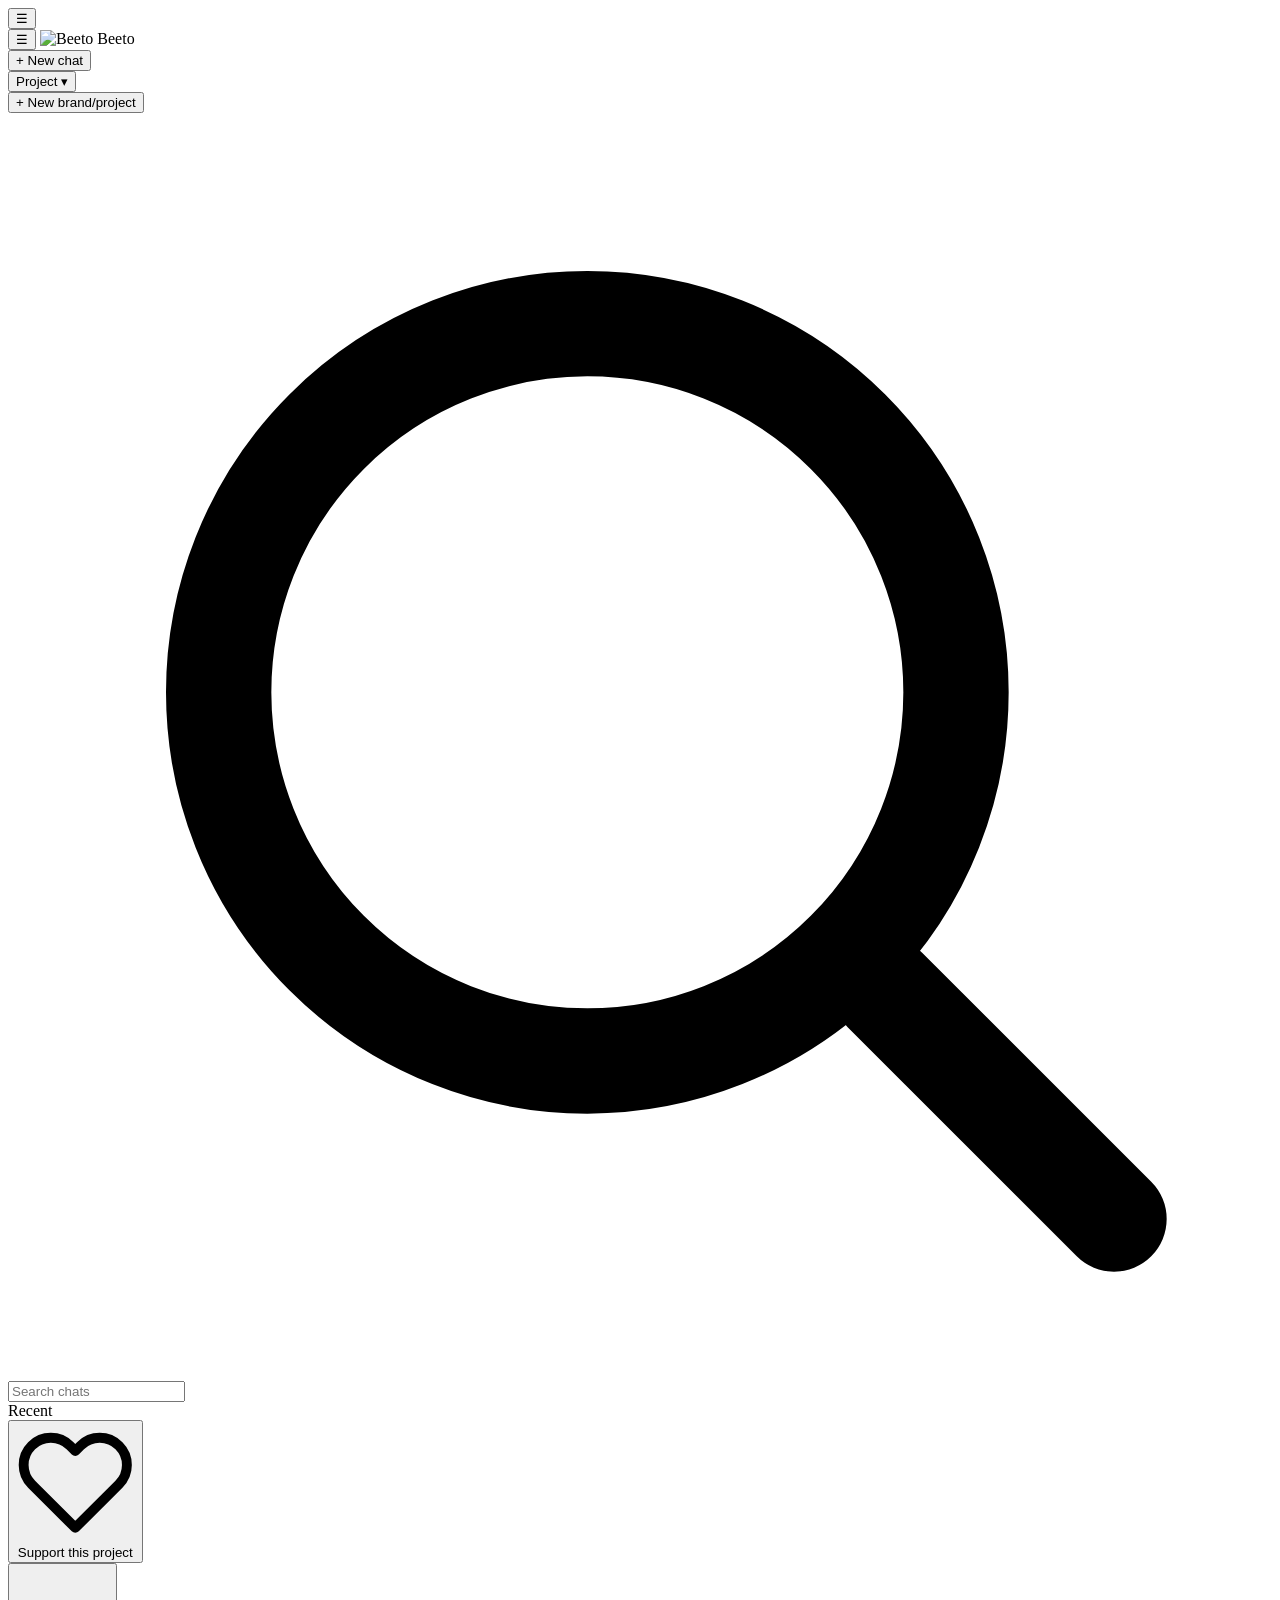
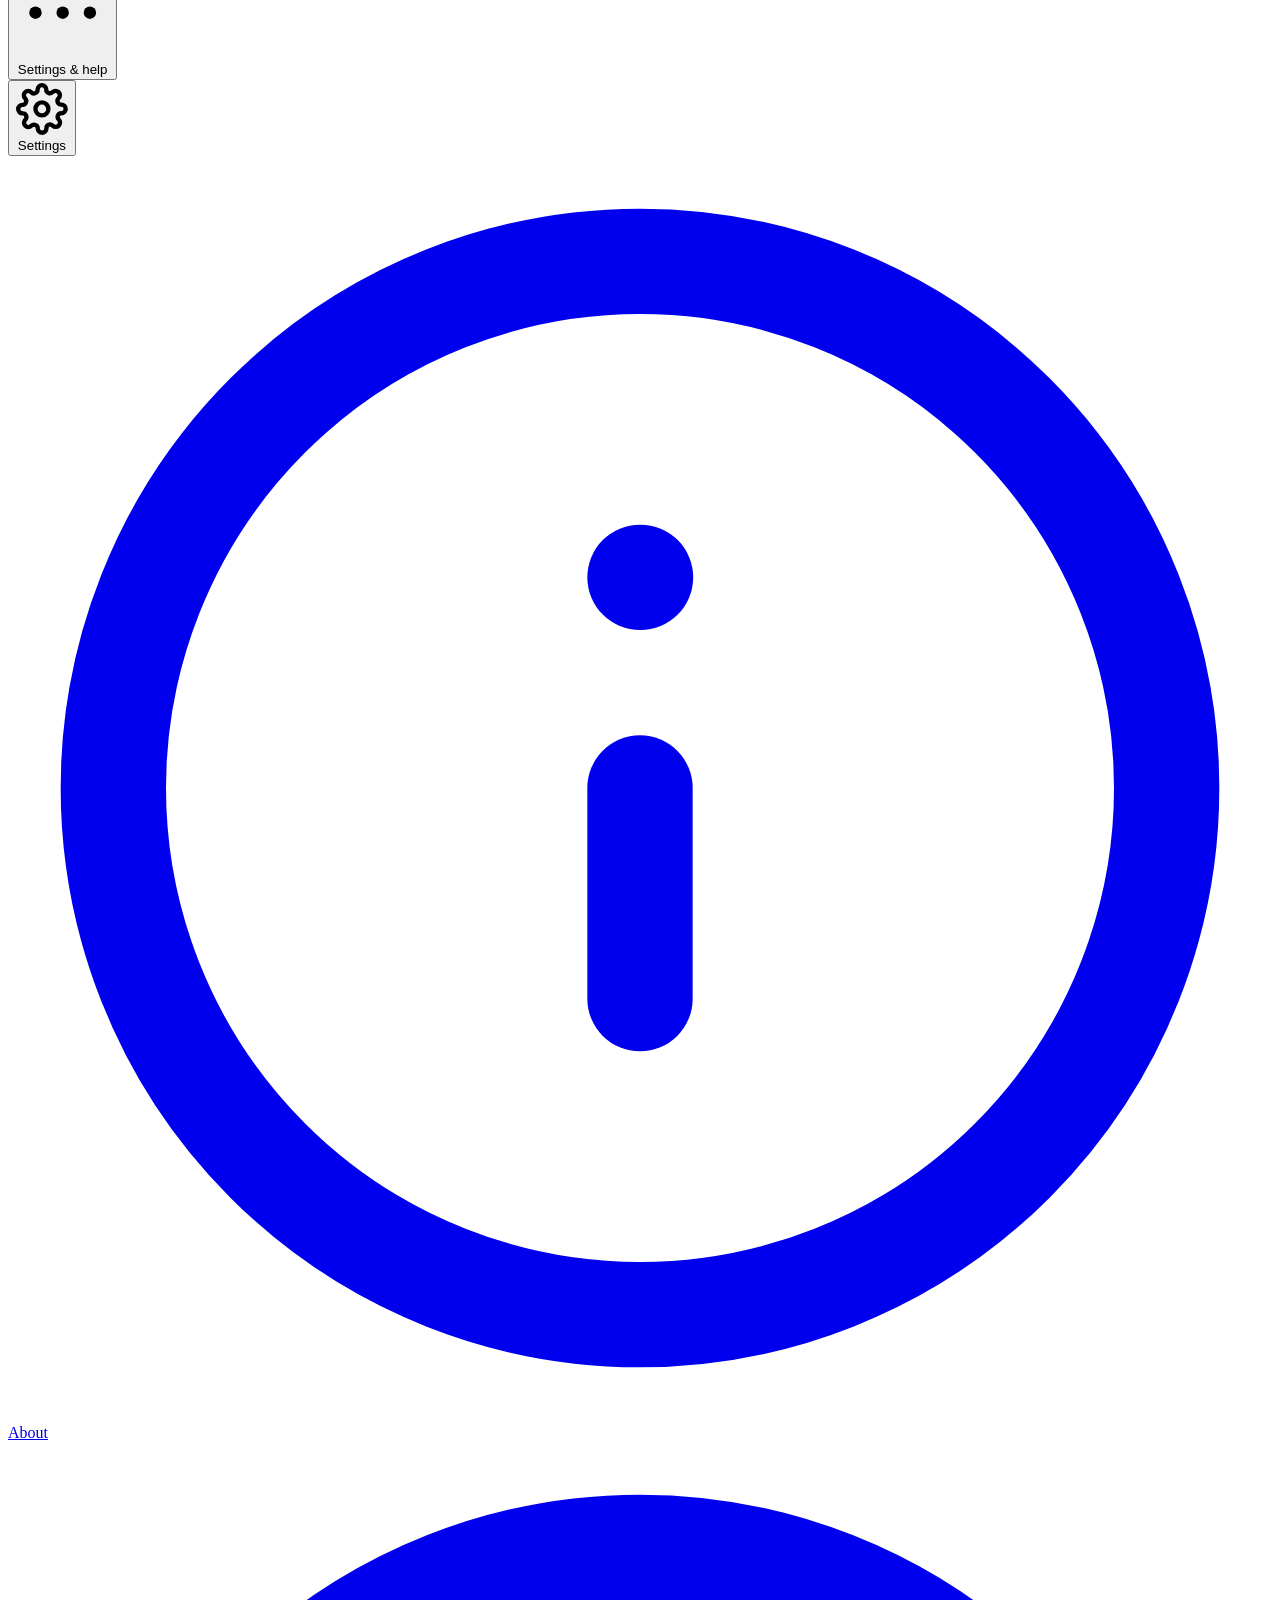
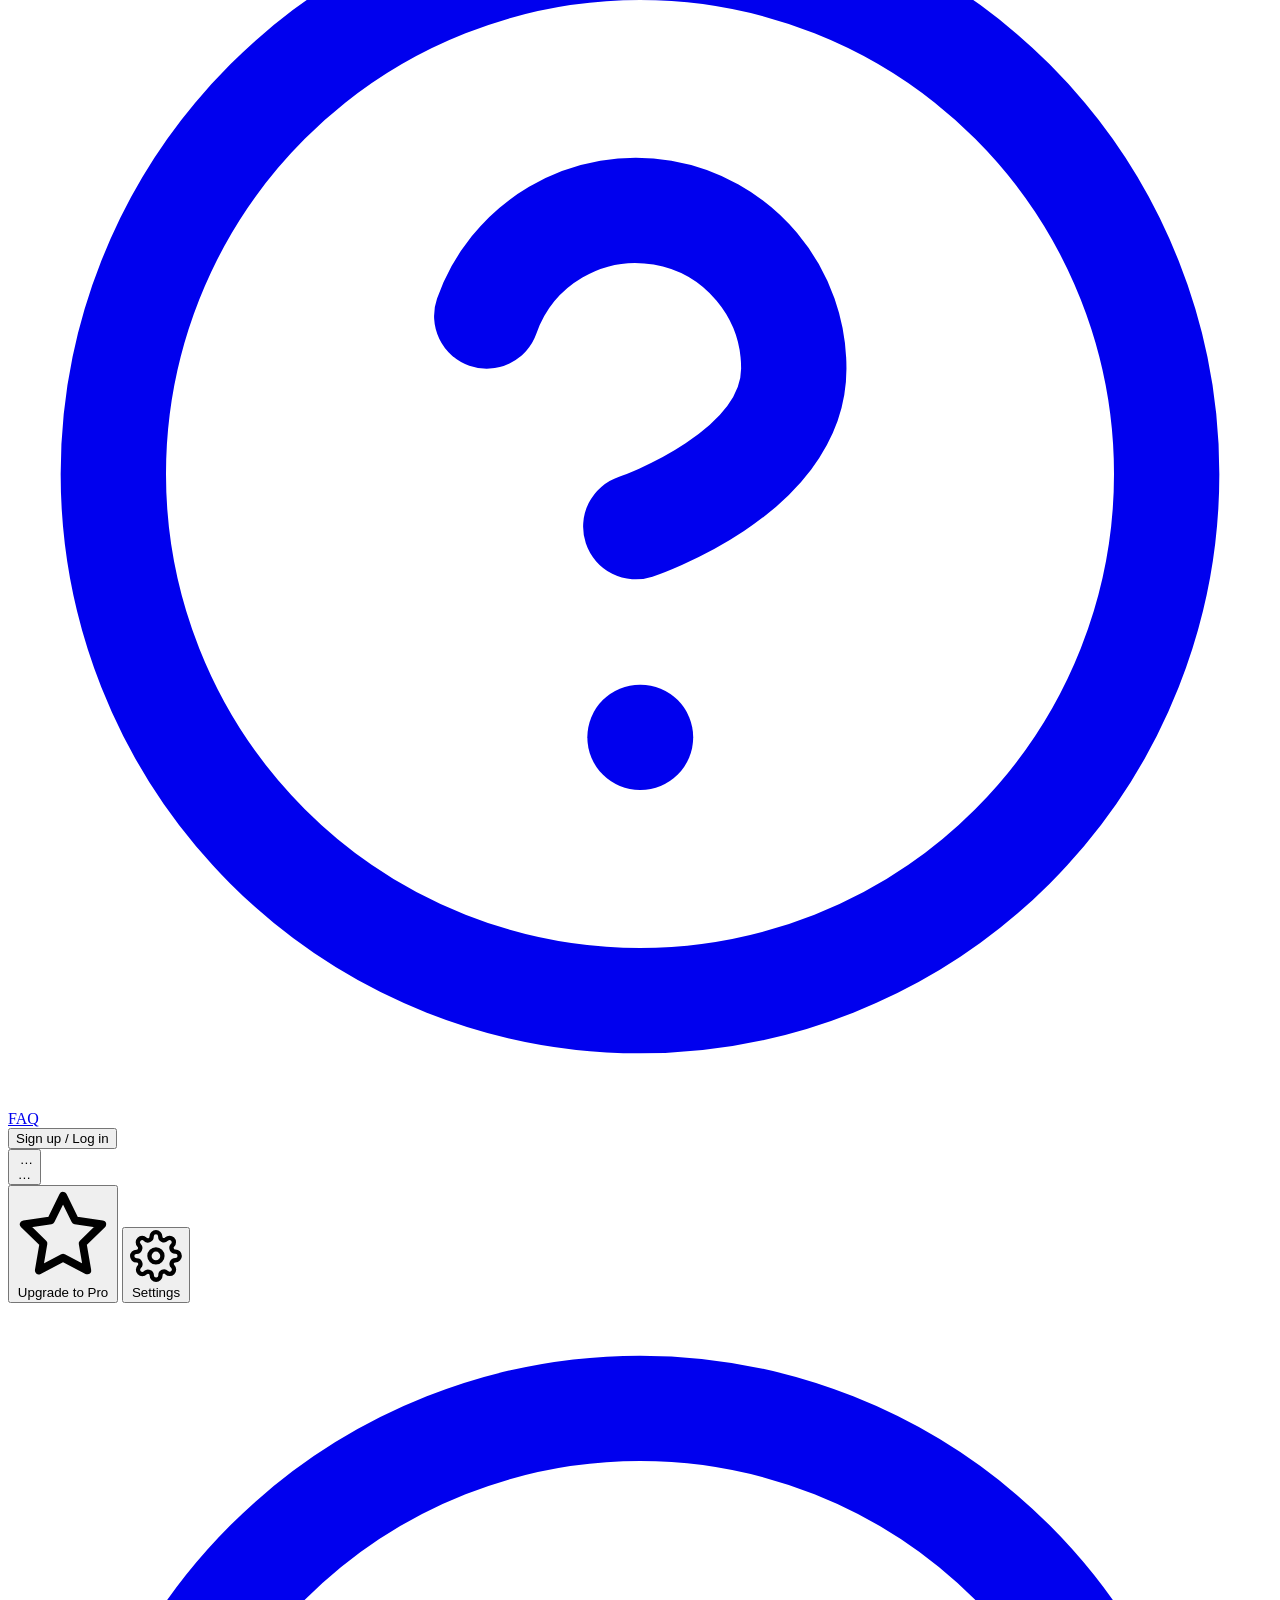
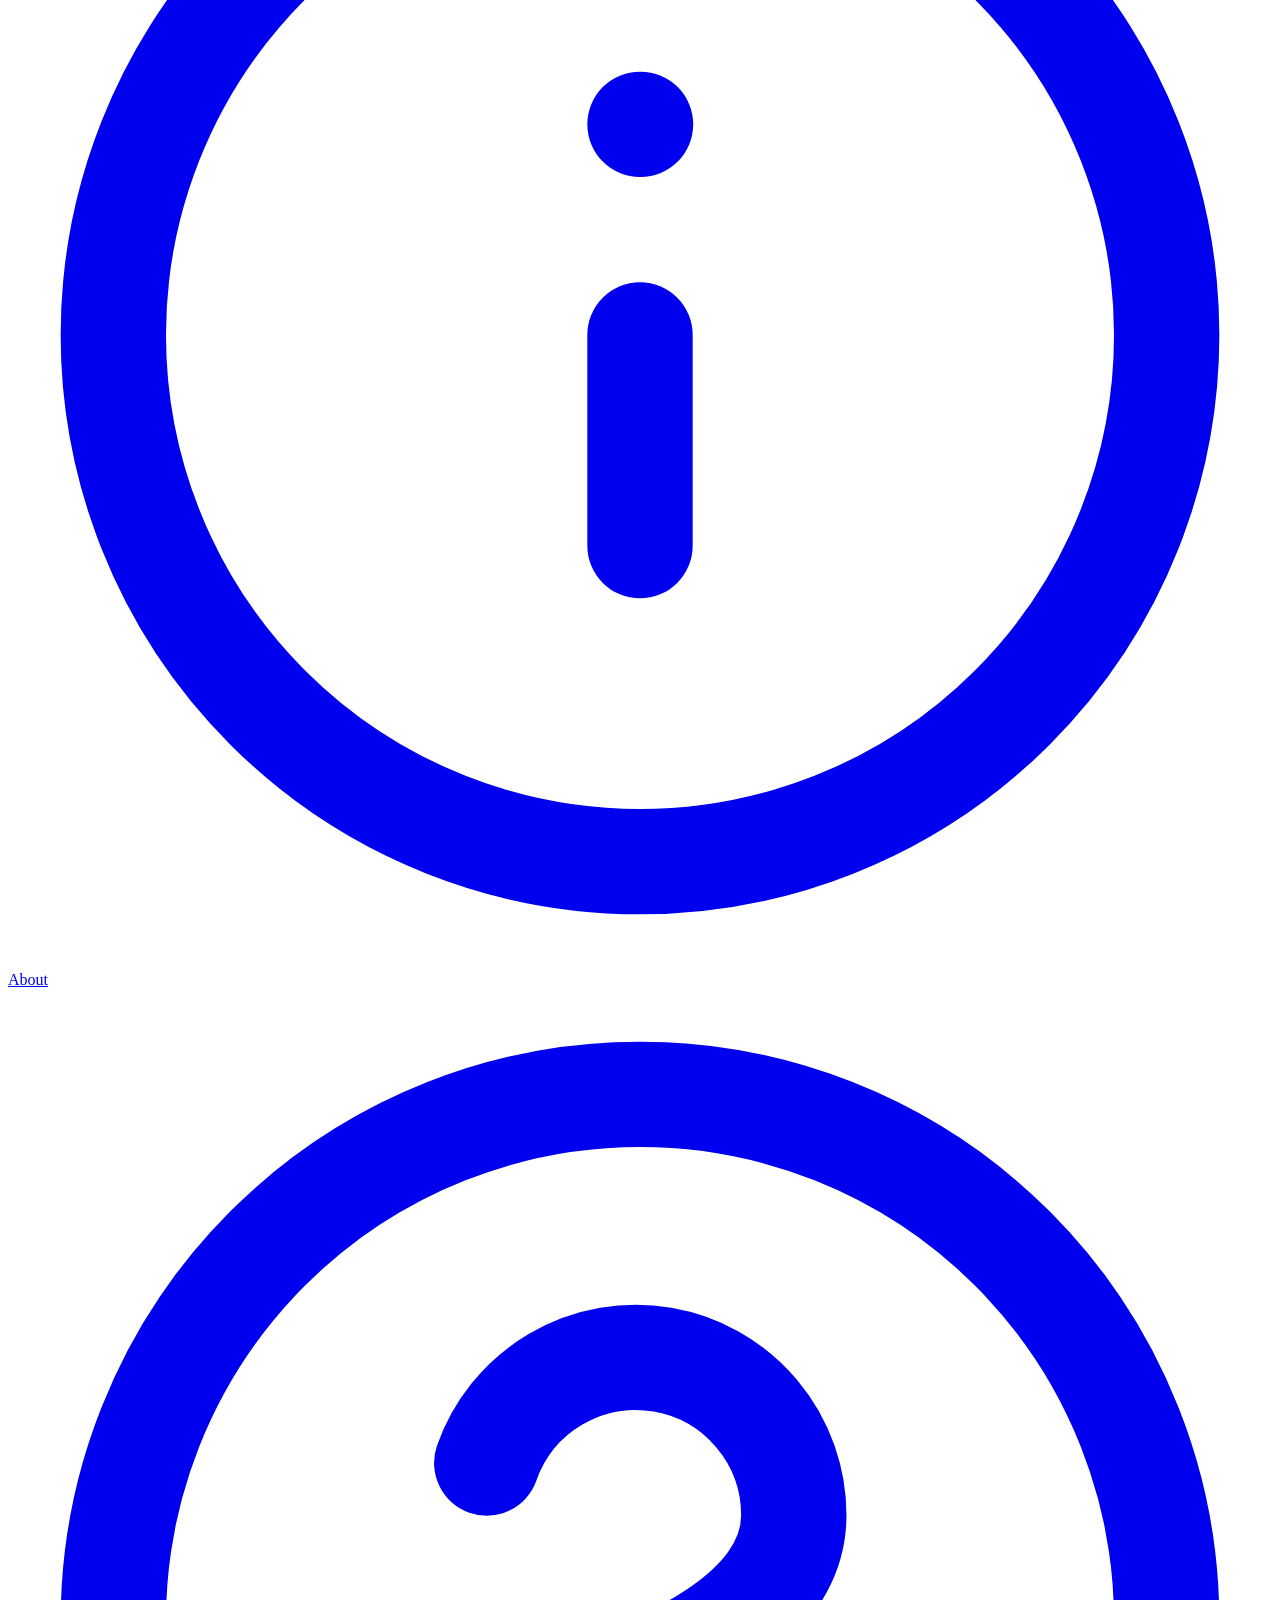
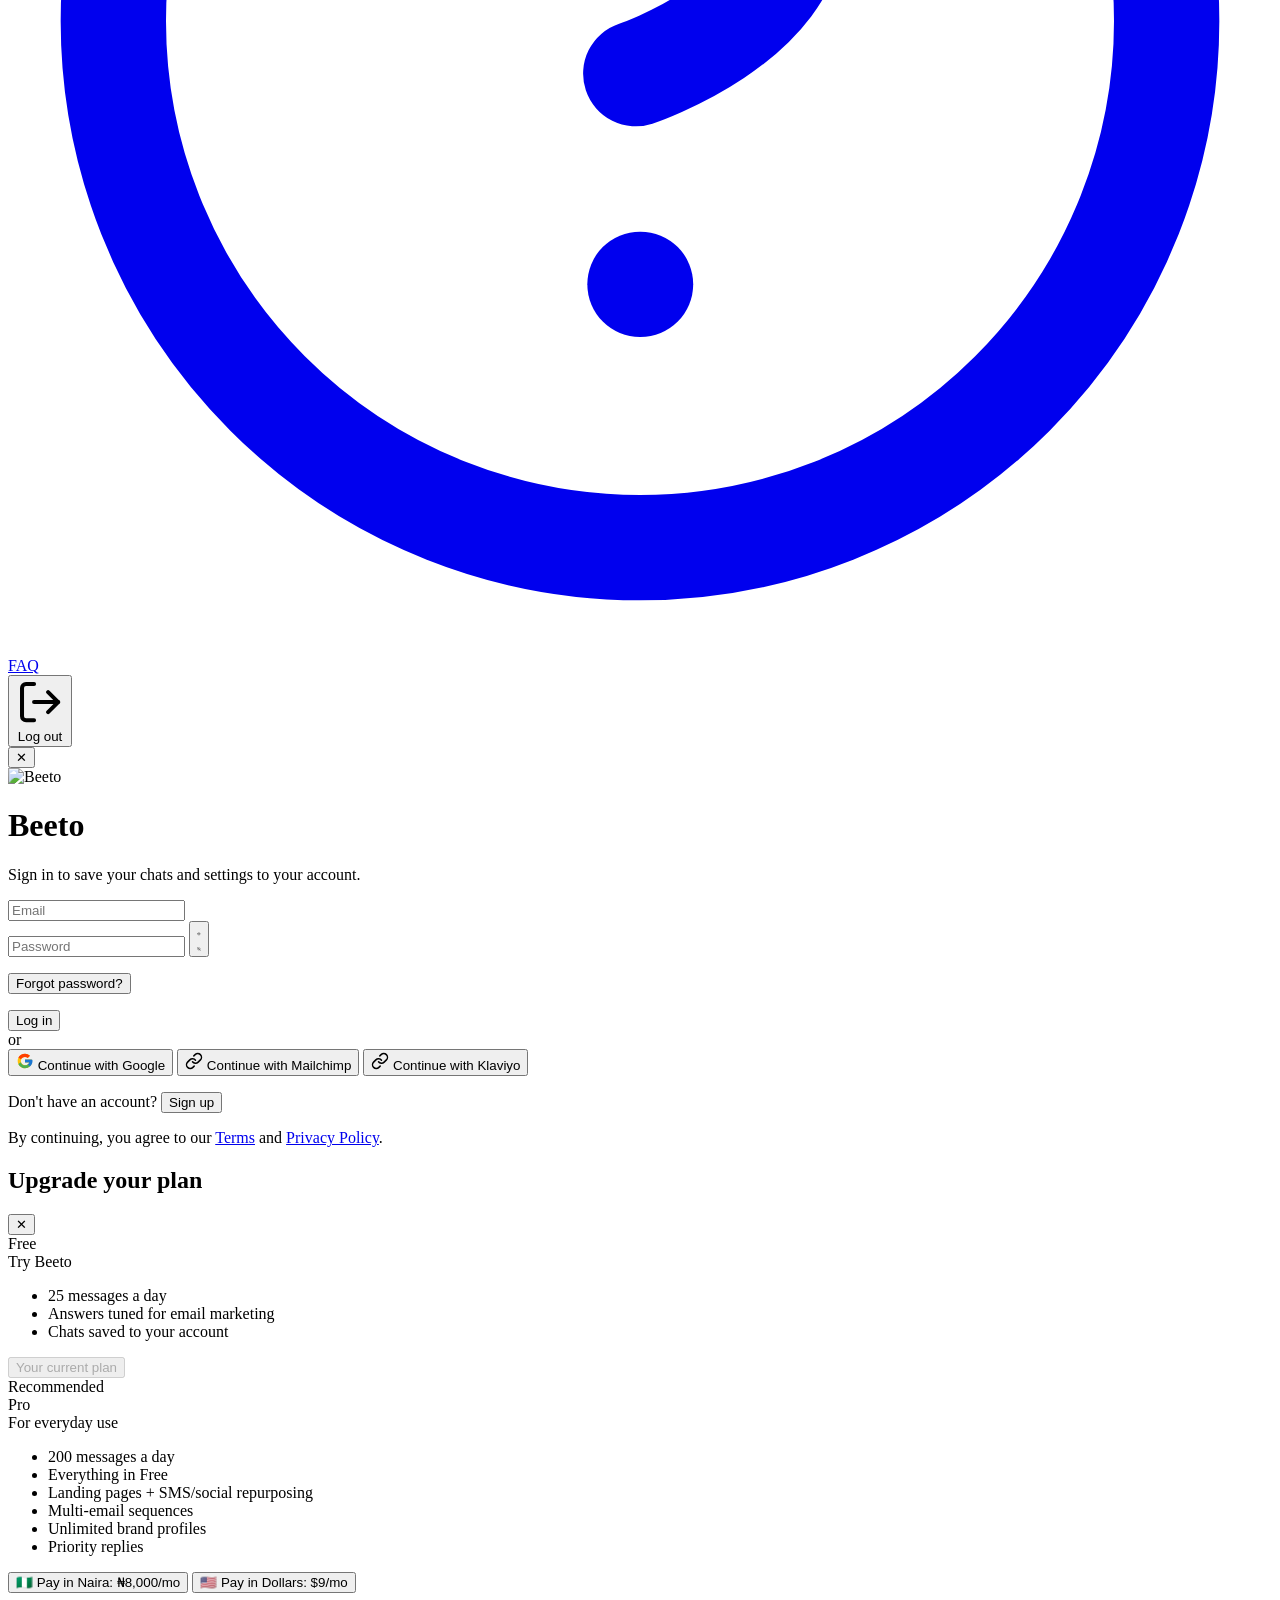
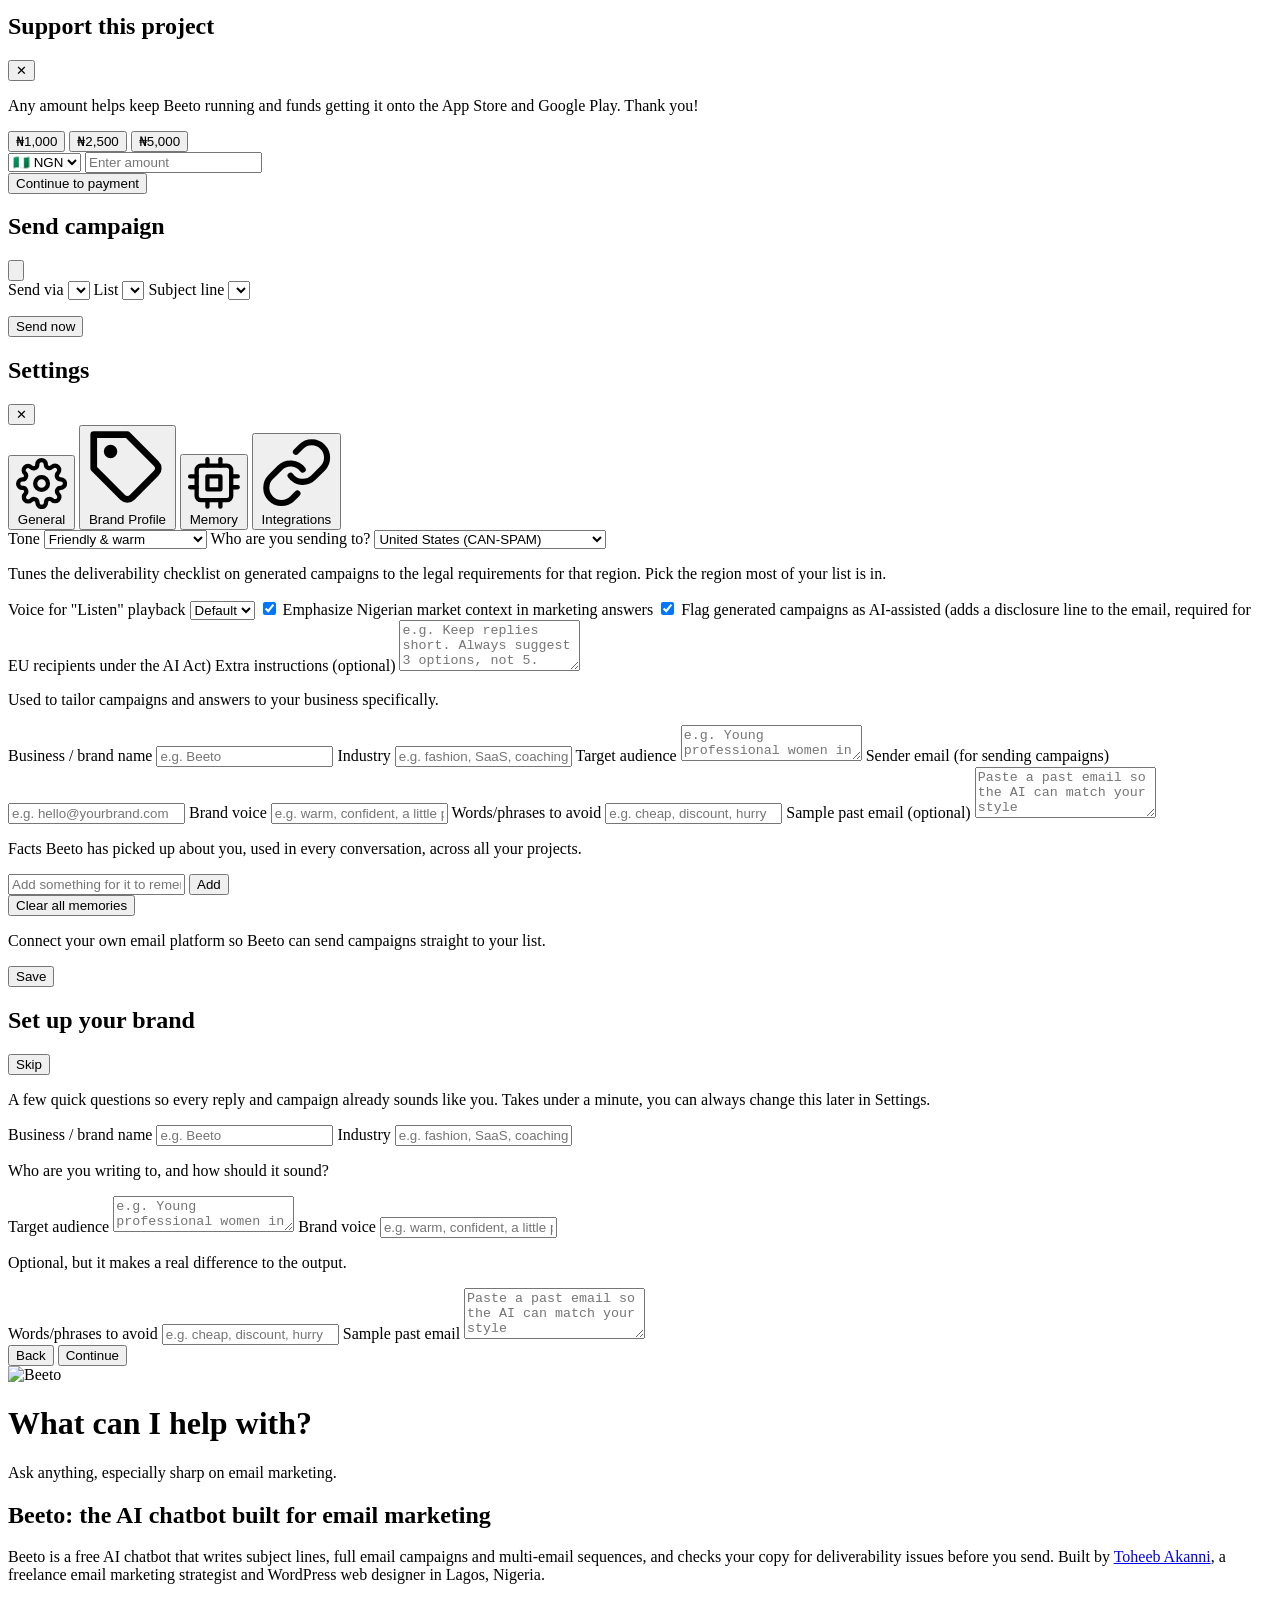
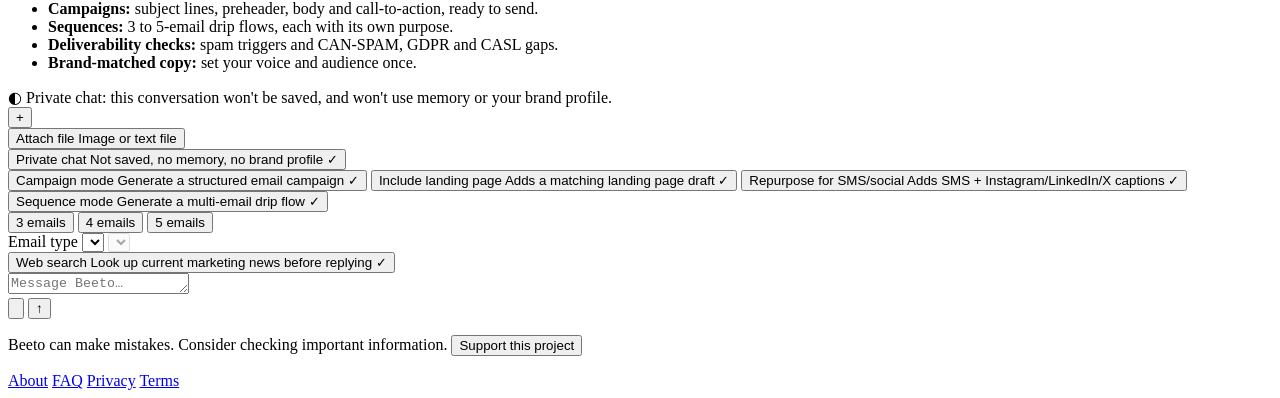
==== index.html @ c0a07491 "Add email type selection tools to index.html" ====
<!DOCTYPE html>
<html lang="en">
<head>
    <!-- Google Analytics -->
  <script async src="https://www.googletagmanager.com/gtag/js?id=G-ZXPGERRTTY"></script>
  <script>
    window.dataLayer = window.dataLayer || [];
    function gtag(){dataLayer.push(arguments);}
    gtag('js', new Date());
    gtag('config', 'G-ZXPGERRTTY');
  </script>
  <!-- Microsoft Clarity -->
  <script type="text/javascript">
    (function(c,l,a,r,i,t,y){
        c[a]=c[a]||function(){(c[a].q=c[a].q||[]).push(arguments)};
        t=l.createElement(r);t.async=1;t.src="https://www.clarity.ms/tag/"+i;
        y=l.getElementsByTagName(r)[0];y.parentNode.insertBefore(t,y);
    })(window, document, "clarity", "script", "x3cpyf3px2");
  </script>
  <meta charset="UTF-8" />
  <meta name="viewport" content="width=device-width, initial-scale=1.0" />
  <title>Beeto: AI Email Marketing Chatbot by Toheeb Akanni (Nigeria)</title>

  <!-- ===================== SEO ===================== -->
  <meta name="description" content="Beeto is a free AI chatbot for email marketing: subject lines, campaigns, sequences, and deliverability checks. Built by Toheeb Akanni, a freelance email marketing strategist in Lagos, Nigeria. Try it free." />
  <meta name="keywords" content="Toheeb Akanni, Beeto, Beeto Ai, email marketing AI, AI email marketing tool, email marketing chatbot, email copywriting AI, email sequence generator, email campaign generator, subject line generator AI, deliverability checker, AI marketing assistant, marketing AI Nigeria, Nigeria AI tools, Lagos digital marketer, freelance email marketing strategist, freelance digital marketer Nigeria, WordPress web designer Nigeria, email automation AI, chatbot for marketers, Toheeb Akanni portfolio, Toheeb Akanni email marketer, ATM Digital, who is Toheeb Akanni"/>
  <meta name="robots" content="index, follow" />
  <link rel="canonical" href="https://beeto.toheebakanni.name.ng/" />

  <meta property="og:type" content="website" />
  <meta property="og:site_name" content="Beeto" />
  <meta property="og:title" content="Beeto: AI Chatbot for Email Marketing, by Toheeb Akanni" />
  <meta property="og:description" content="Free AI chatbot sharp on email marketing: campaigns, sequences, subject lines, deliverability checks. Built by a freelance email marketing strategist in Lagos, Nigeria." />
  <meta property="og:url" content="https://beeto.toheebakanni.name.ng/" />
  <meta property="og:image" content="https://beeto.toheebakanni.name.ng/beeto-wordmark.png" />
  <meta property="og:image:alt" content="Beeto: email marketing, automated" />
  <meta name="twitter:image" content="https://beeto.toheebakanni.name.ng/beeto-wordmark.png" />

  <meta name="twitter:card" content="summary" />
  <meta name="twitter:title" content="Beeto: AI for Email Marketing" />
  <meta name="twitter:description" content="Free AI chatbot for email marketing: campaigns, sequences, subject lines, deliverability. Built by Toheeb Akanni." />
  <meta name="theme-color" content="#131A26" />
  <link rel="icon" type="image/png" sizes="32x32" href="/beeto-favicon-32.png">
<link rel="icon" type="image/png" sizes="16x16" href="/beeto-favicon-16.png">
<link rel="apple-touch-icon" sizes="180x180" href="/beeto-app-icon-180.png">
<link rel="manifest" href="/site.webmanifest">
  <!-- =================================================== -->

  <link rel="stylesheet" href="style.css?v=5" />

  <!-- KaTeX — renders $...$ / $$...$$ math the assistant sends back as
       real typeset equations instead of raw LaTeX text. -->
  <link rel="stylesheet" href="https://cdn.jsdelivr.net/npm/katex@0.16.11/dist/katex.min.css">
  <script defer src="https://cdn.jsdelivr.net/npm/katex@0.16.11/dist/katex.min.js"></script>
  <script defer src="https://cdn.jsdelivr.net/npm/katex@0.16.11/dist/contrib/auto-render.min.js"></script>

  <script src="https://cdn.jsdelivr.net/npm/@supabase/supabase-js@2/dist/umd/supabase.min.js"></script>
  <script src="https://cdn.jsdelivr.net/npm/mammoth@1.8.0/mammoth.browser.min.js"></script>

<script>
  if (!Promise.withResolvers) {
    Promise.withResolvers = function () {
      let resolve, reject;
      const promise = new Promise((res, rej) => { resolve = res; reject = rej; });
      return { promise, resolve, reject };
    };
  }
</script>

  <script type="module">
    import * as pdfjsLib from "https://cdn.jsdelivr.net/npm/pdfjs-dist@5.7.284/build/pdf.mjs";
    pdfjsLib.GlobalWorkerOptions.workerSrc = "https://cdn.jsdelivr.net/npm/pdfjs-dist@5.7.284/build/pdf.worker.mjs";
    window.pdfjsLib = pdfjsLib;
    window.dispatchEvent(new Event("pdfjs-ready"));
  </script>

</head>
<body>

  <div class="app" id="appRoot">

    <!-- Sidebar toggle — visible on desktop and mobile now.
         Desktop: collapses the sidebar in place.
         Mobile: slides it off-canvas. -->
    <button id="sidebarOpenBtn" class="sidebar-toggle-btn sidebar-open-btn hidden" aria-label="Open sidebar">☰</button>

    <!-- Only visible on small screens when sidebar is open — tap to close -->
    <div id="sidebarBackdrop" class="sidebar-backdrop hidden"></div>

    <!-- ===================== SIDEBAR ===================== -->
    <aside class="sidebar" id="sidebar">
      <div class="sidebar-top">
        <div class="brand">
          <button id="sidebarCloseBtn" class="sidebar-toggle-btn sidebar-close-btn" aria-label="Close sidebar">☰</button>
          <img src="/beeto-icon-gold-512.png" alt="Beeto" class="brand-mark" style="width:24px; height:24px;">
          <span class="brand-name">Beeto</span>
        </div>
        <button id="newChatBtn" class="new-chat-btn">
          <span class="plus">+</span> New chat
        </button>
      </div>

    <nav class="chat-history">
        <div class="project-switcher-wrap">
          <button type="button" id="projectSwitcherBtn" class="project-switcher-btn" aria-haspopup="true" aria-expanded="false">
            <span id="activeProjectLabel">Project</span>
            <span class="project-switcher-caret">▾</span>
          </button>
          <div id="projectSwitcherPopup" class="project-switcher-popup hidden">
            <div id="projectListContainer"></div>
            <div class="project-popup-divider"></div>
            <button type="button" id="newProjectBtn" class="project-popup-item new-project-item">
              <span class="popup-icon">+</span> New brand/project
            </button>
          </div>
        </div>
        <div class="history-search-wrap">
          <svg class="history-search-icon" viewBox="0 0 24 24" fill="none" stroke="currentColor" stroke-width="2" stroke-linecap="round" stroke-linejoin="round"><circle cx="11" cy="11" r="7"/><line x1="21" y1="21" x2="16.65" y2="16.65"/></svg>
          <input type="text" id="historySearchInput" class="history-search-input" placeholder="Search chats" autocomplete="off" />
        </div>
        <div class="history-label">Recent</div>
        <!-- Past chat entries get inserted here by script.js -->
        <div id="historyList"></div>
      </nav>

     <div class="sidebar-bottom">

  <button type="button" id="supportSidebarBtn" class="support-sidebar-btn">
  <svg class="icon-svg" viewBox="0 0 24 24" fill="none" stroke="currentColor" stroke-width="2" stroke-linecap="round" stroke-linejoin="round"><path d="M20.84 4.61a5.5 5.5 0 0 0-7.78 0L12 5.67l-1.06-1.06a5.5 5.5 0 0 0-7.78 7.78l1.06 1.06L12 21.23l7.78-7.78 1.06-1.06a5.5 5.5 0 0 0 0-7.78z"/></svg> Support this project
  </button>

  <!-- Shown when nobody is logged in -->
  <div id="guestBlock" class="guest-block">
    <button type="button" id="guestTrigger" class="account-row" aria-haspopup="true" aria-expanded="false">
      <span class="user-avatar-wrap"><span class="popup-icon"><svg class="icon-svg" viewBox="0 0 24 24" fill="currentColor" stroke="none"><circle cx="12" cy="12" r="1.6"/><circle cx="19" cy="12" r="1.6"/><circle cx="5" cy="12" r="1.6"/></svg></span></span>
      <span class="user-tag">Settings & help</span>
    </button>

    <div id="guestPopup" class="account-popup hidden">
      <button id="guestSettingsBtn" class="account-popup-item">
        <span class="popup-icon"><svg class="icon-svg" viewBox="0 0 24 24" fill="none" stroke="currentColor" stroke-width="2" stroke-linecap="round" stroke-linejoin="round"><circle cx="12" cy="12" r="3"/><path d="M19.4 15a1.65 1.65 0 0 0 .33 1.82l.06.06a2 2 0 1 1-2.83 2.83l-.06-.06a1.65 1.65 0 0 0-1.82-.33 1.65 1.65 0 0 0-1 1.51V21a2 2 0 0 1-4 0v-.09A1.65 1.65 0 0 0 9 19.4a1.65 1.65 0 0 0-1.82.33l-.06.06a2 2 0 1 1-2.83-2.83l.06-.06a1.65 1.65 0 0 0 .33-1.82 1.65 1.65 0 0 0-1.51-1H3a2 2 0 0 1 0-4h.09A1.65 1.65 0 0 0 4.6 9a1.65 1.65 0 0 0-.33-1.82l-.06-.06a2 2 0 1 1 2.83-2.83l.06.06a1.65 1.65 0 0 0 1.82.33H9a1.65 1.65 0 0 0 1-1.51V3a2 2 0 0 1 4 0v.09a1.65 1.65 0 0 0 1 1.51 1.65 1.65 0 0 0 1.82-.33l.06-.06a2 2 0 1 1 2.83 2.83l-.06.06a1.65 1.65 0 0 0-.33 1.82V9a1.65 1.65 0 0 0 1.51 1H21a2 2 0 0 1 0 4h-.09a1.65 1.65 0 0 0-1.51 1z"/></svg></span> Settings
      </button>
      <a href="/about.html" class="account-popup-item">
        <span class="popup-icon"><svg class="icon-svg" viewBox="0 0 24 24" fill="none" stroke="currentColor" stroke-width="2" stroke-linecap="round" stroke-linejoin="round"><circle cx="12" cy="12" r="10"/><line x1="12" y1="16" x2="12" y2="12"/><line x1="12" y1="8" x2="12.01" y2="8"/></svg></span> About
      </a>
      <a href="/faq.html" class="account-popup-item">
        <span class="popup-icon"><svg class="icon-svg" viewBox="0 0 24 24" fill="none" stroke="currentColor" stroke-width="2" stroke-linecap="round" stroke-linejoin="round"><circle cx="12" cy="12" r="10"/><path d="M9.09 9a3 3 0 0 1 5.83 1c0 2-3 3-3 3"/><line x1="12" y1="17" x2="12.01" y2="17"/></svg></span> FAQ
      </a>
    </div>

    <button id="openAuthBtn" class="signup-prompt-btn">Sign up / Log in</button>
  </div>

  <!-- Shown once logged in -->
  <div id="accountBlock" class="account-block hidden">
    <button type="button" id="accountTrigger" class="account-row" aria-haspopup="true" aria-expanded="false">
      <div class="user-avatar-wrap">
        <img id="userAvatarImg" class="user-avatar-img hidden" alt="" />
        <span id="userAvatarInitial" class="user-avatar-initial">…</span>
      </div>
      <span id="userEmail" class="user-tag">…</span>
    </button>

    <div id="accountPopup" class="account-popup hidden">
      <button id="upgradeBtn" class="account-popup-item upgrade-item hidden">
        <span class="popup-icon"><svg class="icon-svg" viewBox="0 0 24 24" fill="none" stroke="currentColor" stroke-width="2" stroke-linecap="round" stroke-linejoin="round"><polygon points="12 2 15.09 8.26 22 9.27 17 14.14 18.18 21.02 12 17.77 5.82 21.02 7 14.14 2 9.27 8.91 8.26 12 2"/></svg></span> Upgrade to Pro
      </button>
      <button id="popupSettingsBtn" class="account-popup-item">
        <span class="popup-icon"><svg class="icon-svg" viewBox="0 0 24 24" fill="none" stroke="currentColor" stroke-width="2" stroke-linecap="round" stroke-linejoin="round"><circle cx="12" cy="12" r="3"/><path d="M19.4 15a1.65 1.65 0 0 0 .33 1.82l.06.06a2 2 0 1 1-2.83 2.83l-.06-.06a1.65 1.65 0 0 0-1.82-.33 1.65 1.65 0 0 0-1 1.51V21a2 2 0 0 1-4 0v-.09A1.65 1.65 0 0 0 9 19.4a1.65 1.65 0 0 0-1.82.33l-.06.06a2 2 0 1 1-2.83-2.83l.06-.06a1.65 1.65 0 0 0 .33-1.82 1.65 1.65 0 0 0-1.51-1H3a2 2 0 0 1 0-4h.09A1.65 1.65 0 0 0 4.6 9a1.65 1.65 0 0 0-.33-1.82l-.06-.06a2 2 0 1 1 2.83-2.83l.06.06a1.65 1.65 0 0 0 1.82.33H9a1.65 1.65 0 0 0 1-1.51V3a2 2 0 0 1 4 0v.09a1.65 1.65 0 0 0 1 1.51 1.65 1.65 0 0 0 1.82-.33l.06-.06a2 2 0 1 1 2.83 2.83l-.06.06a1.65 1.65 0 0 0-.33 1.82V9a1.65 1.65 0 0 0 1.51 1H21a2 2 0 0 1 0 4h-.09a1.65 1.65 0 0 0-1.51 1z"/></svg></span> Settings
      </button>
      <a href="/about.html" class="account-popup-item">
        <span class="popup-icon"><svg class="icon-svg" viewBox="0 0 24 24" fill="none" stroke="currentColor" stroke-width="2" stroke-linecap="round" stroke-linejoin="round"><circle cx="12" cy="12" r="10"/><line x1="12" y1="16" x2="12" y2="12"/><line x1="12" y1="8" x2="12.01" y2="8"/></svg></span> About
      </a>
      <a href="/faq.html" class="account-popup-item">
        <span class="popup-icon"><svg class="icon-svg" viewBox="0 0 24 24" fill="none" stroke="currentColor" stroke-width="2" stroke-linecap="round" stroke-linejoin="round"><circle cx="12" cy="12" r="10"/><path d="M9.09 9a3 3 0 0 1 5.83 1c0 2-3 3-3 3"/><line x1="12" y1="17" x2="12.01" y2="17"/></svg></span> FAQ
      </a>
      <div class="account-popup-divider"></div>
      <button id="logoutBtn" class="account-popup-item logout-item">
        <span class="popup-icon"><svg class="icon-svg" viewBox="0 0 24 24" fill="none" stroke="currentColor" stroke-width="2" stroke-linecap="round" stroke-linejoin="round"><path d="M9 21H5a2 2 0 0 1-2-2V5a2 2 0 0 1 2-2h4"/><polyline points="16 17 21 12 16 7"/><line x1="21" y1="12" x2="9" y2="12"/></svg></span> Log out
      </button>
    </div>
  </div>
</div>
    </aside>

    <!-- ===================== LOGIN / SIGNUP MODAL ===================== -->
    <div id="authOverlay" class="modal-overlay hidden">
      <div class="modal login-modal">
        <button id="closeAuthBtn" class="modal-close auth-modal-close" aria-label="Close">✕</button>
        <div class="login-box">
           <img src="/beeto-icon-gold-512.png" alt="Beeto" class="brand-mark" style="width:24px; height:24px;">
           <h1>Beeto</h1>
          <p id="authSubtext">Sign in to save your chats and settings to your account.</p>

          <form id="authForm" class="auth-form">
            <input type="email" id="authEmail" placeholder="Email" required autocomplete="email" />

           <div class="password-field">
              <input type="password" id="authPassword" placeholder="Password" required autocomplete="current-password" />
              <button type="button" id="togglePasswordBtn" class="toggle-password" aria-label="Show password">
                <svg class="eye-icon eye-open" viewBox="0 0 24 24" fill="none" stroke="currentColor" stroke-width="1.8" stroke-linecap="round" stroke-linejoin="round"><path d="M1 12s4-7.5 11-7.5 11 7.5 11 7.5-4 7.5-11 7.5S1 12 1 12z"/><circle cx="12" cy="12" r="3"/></svg>
                <svg class="eye-icon eye-closed hidden" viewBox="0 0 24 24" fill="none" stroke="currentColor" stroke-width="1.8" stroke-linecap="round" stroke-linejoin="round"><path d="M17.94 17.94A10.9 10.9 0 0 1 12 19.5C5 19.5 1 12 1 12a20.6 20.6 0 0 1 5.06-5.94M9.9 4.74A10.5 10.5 0 0 1 12 4.5c7 0 11 7.5 11 7.5a20.6 20.6 0 0 1-3.22 4.36M14.12 14.12a3 3 0 1 1-4.24-4.24"/><line x1="1" y1="1" x2="23" y2="23"/></svg>
              </button>
            </div>
            <p class="forgot-password-row">
              <button type="button" id="forgotPasswordBtn" class="link-btn">Forgot password?</button>
            </p>

            <button type="submit" id="authSubmitBtn" class="login-btn">Log in</button>
          </form>

          <div class="auth-divider"><span>or</span></div>

          <button type="button" id="googleAuthBtn" class="google-btn">
            <svg width="18" height="18" viewBox="0 0 48 48" aria-hidden="true">
              <path fill="#FFC107" d="M43.6 20.5H42V20H24v8h11.3C33.7 32.4 29.3 35 24 35c-6.1 0-11-4.9-11-11s4.9-11 11-11c2.8 0 5.3 1 7.3 2.7l6-6C33.5 6.5 29 4.5 24 4.5 13.2 4.5 4.5 13.2 4.5 24S13.2 43.5 24 43.5c10.2 0 19-7.4 19-20 0-1.3-.2-2.3-.4-3z"/>
              <path fill="#FF3D00" d="m6.3 14.7 6.6 4.8C14.6 15.9 18.9 13 24 13c2.8 0 5.3 1 7.3 2.7l6-6C33.5 6.5 29 4.5 24 4.5c-7.7 0-14.4 4.4-17.7 10.2z"/>
              <path fill="#4CAF50" d="M24 43.5c5.2 0 9.9-2 13.4-5.2l-6.2-5.2C29.2 34.7 26.7 35.5 24 35.5c-5.3 0-9.7-3.6-11.3-8.4l-6.5 5C9.5 39.1 16.2 43.5 24 43.5z"/>
              <path fill="#1976D2" d="M43.6 20.5H42V20H24v8h11.3c-.8 2.3-2.3 4.3-4.3 5.6l6.2 5.2C40.7 36 44 30.5 44 24c0-1.3-.2-2.3-.4-3.5z"/>
            </svg>
            Continue with Google
          </button>
          
          <button type="button" id="mailchimpAuthBtn" class="google-btn">
            <svg width="18" height="18" viewBox="0 0 24 24" fill="none" stroke="currentColor" stroke-width="2" stroke-linecap="round" stroke-linejoin="round"><path d="M10 13a5 5 0 0 0 7.54.54l3-3a5 5 0 0 0-7.07-7.07l-1.72 1.71"/><path d="M14 11a5 5 0 0 0-7.54-.54l-3 3a5 5 0 0 0 7.07 7.07l1.71-1.71"/></svg>
            Continue with Mailchimp
          </button>

          <button type="button" id="klaviyoAuthBtn" class="google-btn">
            <svg width="18" height="18" viewBox="0 0 24 24" fill="none" stroke="currentColor" stroke-width="2" stroke-linecap="round" stroke-linejoin="round"><path d="M10 13a5 5 0 0 0 7.54.54l3-3a5 5 0 0 0-7.07-7.07l-1.72 1.71"/><path d="M14 11a5 5 0 0 0-7.54-.54l-3 3a5 5 0 0 0 7.07 7.07l1.71-1.71"/></svg>
            Continue with Klaviyo
          </button>

          <p class="auth-toggle">
            <span id="authToggleText">Don't have an account?</span>
            <button id="authToggleBtn" class="link-btn" type="button">Sign up</button>
          </p>

          <p class="auth-legal-note">By continuing, you agree to our <a href="/terms.html">Terms</a> and <a href="/privacy.html">Privacy Policy</a>.</p>
          <p id="authError" class="auth-error hidden"></p>
        </div>
      </div>
    </div>

    <!-- ===================== UPGRADE / PRICING MODAL ===================== -->
    <div id="upgradeOverlay" class="modal-overlay hidden">
      <div class="modal upgrade-modal">
        <div class="modal-header">
          <h2>Upgrade your plan</h2>
          <button id="closeUpgradeBtn" class="modal-close" aria-label="Close">✕</button>
        </div>
        <div class="modal-body">
          <div class="plans-grid">
            <div class="plan-card">
              <div class="plan-name">Free</div>
              <div class="plan-tagline">Try Beeto</div>
              <ul class="plan-features">
                <li>25 messages a day</li>
                <li>Answers tuned for email marketing</li>
                <li>Chats saved to your account</li>
              </ul>
              <button type="button" class="plan-btn plan-btn-current" disabled>Your current plan</button>
            </div>

              <div class="plan-card plan-card-pro">
              <div class="plan-badge">Recommended</div>
              <div class="plan-name">Pro</div>
              <div class="plan-tagline">For everyday use</div>
              <ul class="plan-features">
                <li>200 messages a day</li>
                <li>Everything in Free</li>
                <li>Landing pages + SMS/social repurposing</li>
                <li>Multi-email sequences</li>
                <li>Unlimited brand profiles</li>
                <li>Priority replies</li>
              </ul>
              <div class="currency-choice">
                <button type="button" class="currency-btn" data-currency="NGN">🇳🇬 Pay in Naira: ₦8,000/mo</button>
                <button type="button" class="currency-btn" data-currency="USD">🇺🇸 Pay in Dollars: $9/mo</button>
              </div>
            </div>
          </div>
          <p id="upgradeError" class="auth-error hidden"></p>
        </div>
      </div>
    </div>

    <!-- ===================== SUPPORT / "BUY ME A COFFEE" MODAL ===================== -->
    <div id="supportOverlay" class="modal-overlay hidden">
      <div class="modal">
        <div class="modal-header">
          <h2>Support this project</h2>
          <button id="closeSupportBtn" class="modal-close" aria-label="Close">✕</button>
        </div>
        <div class="modal-body">
          <p class="settings-hint">Any amount helps keep Beeto running and funds getting it onto the App Store and Google Play. Thank you!</p>

          <div class="support-presets">
            <button type="button" class="support-preset-btn" data-amount="1000">₦1,000</button>
            <button type="button" class="support-preset-btn" data-amount="2500">₦2,500</button>
            <button type="button" class="support-preset-btn" data-amount="5000">₦5,000</button>
          </div>

          <div class="support-amount-row">
            <select id="supportCurrency" class="support-currency-select">
              <option value="NGN">🇳🇬 NGN</option>
              <option value="USD">🇺🇸 USD</option>
            </select>
            <input type="number" id="supportAmount" class="support-amount-input" placeholder="Enter amount" min="1" step="1" />
          </div>

          <button type="button" id="supportSubmitBtn" class="support-submit-btn">Continue to payment</button>
          <p id="supportError" class="auth-error hidden"></p>
        </div>
      </div>
    </div>

    <!-- ===================== SEND CAMPAIGN MODAL ===================== -->
    <div id="sendCampaignOverlay" class="modal-overlay hidden">
      <div class="modal">
        <div class="modal-header">
          <h2>Send campaign</h2>
          <button id="closeSendCampaignBtn" class="modal-close" aria-label="Close"><svg class="icon-svg" viewBox="0 0 24 24" fill="none" stroke="currentColor" stroke-width="2" stroke-linecap="round" stroke-linejoin="round"><line x1="18" y1="6" x2="6" y2="18"/><line x1="6" y1="6" x2="18" y2="18"/></svg></button>
        </div>
        <div class="modal-body">
          <label class="field-label" for="sendProviderSelect">Send via</label>
          <select id="sendProviderSelect"></select>

          <label class="field-label" for="sendListSelect">List</label>
          <select id="sendListSelect"></select>

          <label class="field-label" for="sendSubjectSelect">Subject line</label>
          <select id="sendSubjectSelect"></select>

          <p id="sendCampaignError" class="auth-error hidden"></p>
          <button type="button" id="confirmSendCampaignBtn" class="save-btn">Send now</button>
        </div>
      </div>
    </div>

    <!-- ===================== SETTINGS MODAL (Claude-style sidebar nav) ===================== -->
    <div id="settingsOverlay" class="modal-overlay hidden">
      <div class="modal settings-modal-claude">
        <div class="modal-header">
          <h2>Settings</h2>
          <button id="closeSettingsBtn" class="modal-close" aria-label="Close">✕</button>
        </div>

        <div class="modal-body settings-body-claude">
          <nav class="settings-tabs settings-tabs-claude">
            <button type="button" class="settings-tab active" data-tab="general">
              <span class="settings-tab-icon"><svg class="icon-svg" viewBox="0 0 24 24" fill="none" stroke="currentColor" stroke-width="2" stroke-linecap="round" stroke-linejoin="round"><circle cx="12" cy="12" r="3"/><path d="M19.4 15a1.65 1.65 0 0 0 .33 1.82l.06.06a2 2 0 1 1-2.83 2.83l-.06-.06a1.65 1.65 0 0 0-1.82-.33 1.65 1.65 0 0 0-1 1.51V21a2 2 0 0 1-4 0v-.09A1.65 1.65 0 0 0 9 19.4a1.65 1.65 0 0 0-1.82.33l-.06.06a2 2 0 1 1-2.83-2.83l.06-.06a1.65 1.65 0 0 0 .33-1.82 1.65 1.65 0 0 0-1.51-1H3a2 2 0 0 1 0-4h.09A1.65 1.65 0 0 0 4.6 9a1.65 1.65 0 0 0-.33-1.82l-.06-.06a2 2 0 1 1 2.83-2.83l.06.06a1.65 1.65 0 0 0 1.82.33H9a1.65 1.65 0 0 0 1-1.51V3a2 2 0 0 1 4 0v.09a1.65 1.65 0 0 0 1 1.51 1.65 1.65 0 0 0 1.82-.33l.06-.06a2 2 0 1 1 2.83 2.83l-.06.06a1.65 1.65 0 0 0-.33 1.82V9a1.65 1.65 0 0 0 1.51 1H21a2 2 0 0 1 0 4h-.09a1.65 1.65 0 0 0-1.51 1z"/></svg></span> General
            </button>
            <button type="button" class="settings-tab" data-tab="brand">
              <span class="settings-tab-icon"><svg class="icon-svg" viewBox="0 0 24 24" fill="none" stroke="currentColor" stroke-width="2" stroke-linecap="round" stroke-linejoin="round"><path d="M20.59 13.41 13.42 20.6a2 2 0 0 1-2.83 0L2 12V2h10l8.59 8.59a2 2 0 0 1 0 2.82Z"/><circle cx="7" cy="7" r="1"/></svg></span> Brand Profile
            </button>
            <button type="button" class="settings-tab" data-tab="memory">
              <span class="settings-tab-icon"><svg class="icon-svg" viewBox="0 0 24 24" fill="none" stroke="currentColor" stroke-width="2" stroke-linecap="round" stroke-linejoin="round"><rect x="4" y="4" width="16" height="16" rx="2"/><rect x="9" y="9" width="6" height="6"/><line x1="9" y1="1" x2="9" y2="4"/><line x1="15" y1="1" x2="15" y2="4"/><line x1="9" y1="20" x2="9" y2="23"/><line x1="15" y1="20" x2="15" y2="23"/><line x1="20" y1="9" x2="23" y2="9"/><line x1="20" y1="14" x2="23" y2="14"/><line x1="1" y1="9" x2="4" y2="9"/><line x1="1" y1="14" x2="4" y2="14"/></svg></span> Memory
            </button>
            <button type="button" class="settings-tab" data-tab="integrations">
              <span class="settings-tab-icon"><svg class="icon-svg" viewBox="0 0 24 24" fill="none" stroke="currentColor" stroke-width="2" stroke-linecap="round" stroke-linejoin="round"><path d="M10 13a5 5 0 0 0 7.54.54l3-3a5 5 0 0 0-7.07-7.07l-1.72 1.71"/><path d="M14 11a5 5 0 0 0-7.54-.54l-3 3a5 5 0 0 0 7.07 7.07l1.71-1.71"/></svg></span> Integrations
            </button>
          </nav>

          <div class="settings-panels-claude">
            <div class="settings-panel" data-panel="general">
              <label class="field-label" for="toneSelect">Tone</label>
              <select id="toneSelect">
                <option value="friendly and warm">Friendly & warm</option>
                <option value="direct and professional">Direct & professional</option>
                <option value="playful and energetic">Playful & energetic</option>
                <option value="premium and understated">Premium & understated</option>
              </select>

              <label class="field-label" for="regionSelect">Who are you sending to?</label>
              <select id="regionSelect">
                <option value="us">United States (CAN-SPAM)</option>
                <option value="eu">European Union (GDPR / ePrivacy)</option>
                <option value="ca">Canada (CASL)</option>
              </select>
              <p class="settings-hint">Tunes the deliverability checklist on generated campaigns to the legal requirements for that region. Pick the region most of your list is in.</p>

              <label class="field-label" for="voiceSelect">Voice for "Listen" playback</label>
              <select id="voiceSelect">
                <option value="">Default</option>
              </select>

            <label class="checkbox-row">
              <input type="checkbox" id="nigeriaToggle" checked />
              <span>Emphasize Nigerian market context in marketing answers</span>
            </label>

            <label class="checkbox-row">
              <input type="checkbox" id="aiDisclosureToggle" checked />
              <span>Flag generated campaigns as AI-assisted (adds a disclosure line to the email, required for EU recipients under the AI Act)</span>
            </label>

              <label class="field-label" for="customInstruction">Extra instructions (optional)</label>
              <textarea
                id="customInstruction"
                rows="3"
                placeholder="e.g. Keep replies short. Always suggest 3 options, not 5."
              ></textarea>
            </div>

            <div class="settings-panel hidden" data-panel="brand">
              <p class="settings-hint" id="brandProfileLabel">Used to tailor campaigns and answers to your business specifically.</p>

              <label class="field-label" for="brandName">Business / brand name</label>
              <input type="text" id="brandName" placeholder="e.g. Beeto" />

              <label class="field-label" for="brandIndustry">Industry</label>
              <input type="text" id="brandIndustry" placeholder="e.g. fashion, SaaS, coaching" />

              <label class="field-label" for="brandAudience">Target audience</label>
              <textarea
                id="brandAudience"
                rows="2"
                placeholder="e.g. Young professional women in Lagos, budget-conscious but style-focused"
              ></textarea>

              <label class="field-label" for="brandEmail">Sender email (for sending campaigns)</label>
              <input type="email" id="brandEmail" placeholder="e.g. hello@yourbrand.com" />
              <label class="field-label" for="brandVoice">Brand voice</label>
              <input type="text" id="brandVoice" placeholder="e.g. warm, confident, a little playful" />

              <label class="field-label" for="brandAvoidWords">Words/phrases to avoid</label>
              <input type="text" id="brandAvoidWords" placeholder="e.g. cheap, discount, hurry" />

              <label class="field-label" for="brandSampleEmail">Sample past email (optional)</label>
              <textarea
                id="brandSampleEmail"
                rows="3"
                placeholder="Paste a past email so the AI can match your style"
              ></textarea>
            </div>

            <div class="settings-panel hidden" data-panel="memory">
              <p class="settings-hint">Facts Beeto has picked up about you, used in every conversation, across all your projects.</p>

              <div id="memoryList" class="memory-list"></div>

              <div class="memory-add-row">
                <input type="text" id="memoryInput" placeholder="Add something for it to remember…" />
                <button type="button" id="addMemoryBtn" class="memory-add-btn">Add</button>
              </div>

              <button type="button" id="clearMemoryBtn" class="memory-clear-btn">Clear all memories</button>
            </div>

            <div class="settings-panel hidden" data-panel="integrations">
              <p class="settings-hint">Connect your own email platform so Beeto can send campaigns straight to your list.</p>

              <div id="integrationsList" class="integrations-list"></div>
            </div>
          </div>
        </div>

        <div class="modal-footer">
          <button id="saveSettingsBtn" class="save-btn">Save</button>
        </div>
      </div>
    </div>

    <!-- ===================== ONBOARDING WIZARD ===================== -->
    <div id="onboardingOverlay" class="modal-overlay hidden">
      <div class="modal onboarding-modal">
        <div class="modal-header">
          <h2>Set up your brand</h2>
          <button id="skipOnboardingBtn" class="modal-close" aria-label="Skip setup">Skip</button>
        </div>

        <div class="onboarding-progress">
          <span class="onboarding-dot active" data-step="1"></span>
          <span class="onboarding-dot" data-step="2"></span>
          <span class="onboarding-dot" data-step="3"></span>
        </div>

        <div class="modal-body onboarding-body">
          <div class="onboarding-step" data-step="1">
            <p class="settings-hint">A few quick questions so every reply and campaign already sounds like you. Takes under a minute, you can always change this later in Settings.</p>

            <label class="field-label" for="obBrandName">Business / brand name</label>
            <input type="text" id="obBrandName" placeholder="e.g. Beeto" autocomplete="off" />

            <label class="field-label" for="obBrandIndustry">Industry</label>
            <input type="text" id="obBrandIndustry" placeholder="e.g. fashion, SaaS, coaching" autocomplete="off" />
          </div>

          <div class="onboarding-step hidden" data-step="2">
            <p class="settings-hint">Who are you writing to, and how should it sound?</p>

            <label class="field-label" for="obBrandAudience">Target audience</label>
            <textarea id="obBrandAudience" rows="2" placeholder="e.g. Young professional women in Lagos, budget-conscious but style-focused"></textarea>

            <label class="field-label" for="obBrandVoice">Brand voice</label>
            <input type="text" id="obBrandVoice" placeholder="e.g. warm, confident, a little playful" autocomplete="off" />
          </div>

          <div class="onboarding-step hidden" data-step="3">
            <p class="settings-hint">Optional, but it makes a real difference to the output.</p>

            <label class="field-label" for="obBrandAvoidWords">Words/phrases to avoid</label>
            <input type="text" id="obBrandAvoidWords" placeholder="e.g. cheap, discount, hurry" autocomplete="off" />

            <label class="field-label" for="obBrandSampleEmail">Sample past email</label>
            <textarea id="obBrandSampleEmail" rows="3" placeholder="Paste a past email so the AI can match your style"></textarea>
          </div>
        </div>

        <div class="modal-footer onboarding-footer">
          <button type="button" id="onboardingBackBtn" class="ob-back-btn hidden">Back</button>
          <button type="button" id="onboardingNextBtn" class="save-btn">Continue</button>
        </div>
      </div>
    </div>

    <!-- ===================== MAIN AREA ===================== -->
    <main class="main">

      <!-- Shown only when there's no active conversation yet -->
      <div id="greetingState" class="greeting-state">
        <img src="/beeto-icon-gold-512.png" alt="Beeto" class="brand-mark" style="width:24px; height:24px;">
        <h1>What can I help with?</h1>
        <p class="greeting-sub">Ask anything, especially sharp on email marketing.</p>

        <!-- Real, crawlable text about Beeto (helps Google index the homepage) -->
        <section class="home-about">
          <h2>Beeto: the AI chatbot built for email marketing</h2>
          <p>
            Beeto is a free AI chatbot that writes subject lines, full email campaigns and
            multi-email sequences, and checks your copy for deliverability issues before you send.
            Built by <a href="/about.html">Toheeb Akanni</a>, a freelance email marketing strategist
            and WordPress web designer in Lagos, Nigeria.
          </p>
          <ul>
            <li><strong>Campaigns:</strong> subject lines, preheader, body and call-to-action, ready to send.</li>
            <li><strong>Sequences:</strong> 3 to 5-email drip flows, each with its own purpose.</li>
            <li><strong>Deliverability checks:</strong> spam triggers and CAN-SPAM, GDPR and CASL gaps.</li>
            <li><strong>Brand-matched copy:</strong> set your voice and audience once.</li>
          </ul>
        </section>
      </div>

      <div id="privateModeBanner" class="private-mode-banner hidden">
        ◐ Private chat: this conversation won't be saved, and won't use memory or your brand profile.
      </div>

      <!-- Shown once a conversation starts -->
      <div id="chatLog" class="chat-log"></div>

      <form id="chatForm" class="chat-input-row">
        <!-- Single "+" button opens a labeled menu — same pattern as
             Claude's attach menu — instead of a row of unlabeled icons. -->
        <button type="button" id="toolsBtn" class="tools-btn" aria-haspopup="true" aria-expanded="false" aria-label="Tools">+</button>

        <div id="toolsPopup" class="tools-popup hidden">
          <button type="button" id="toolsAttachItem" class="tools-popup-item">
            <span class="tools-popup-item-text">
              Attach file
              <span class="tools-popup-item-hint">Image or text file</span>
            </span>
          </button>

          <div class="tools-popup-divider"></div>

          <button type="button" id="toolsPrivateItem" class="tools-popup-item hidden" aria-pressed="false">
            <span class="tools-popup-item-text">
              Private chat
              <span class="tools-popup-item-hint">Not saved, no memory, no brand profile</span>
            </span>
            <span class="tools-popup-check">✓</span>
          </button>

          <div class="tools-popup-divider"></div>

          <button type="button" id="toolsCampaignItem" class="tools-popup-item" aria-pressed="false">
            <span class="tools-popup-item-text">
              Campaign mode
              <span class="tools-popup-item-hint">Generate a structured email campaign</span>
            </span>
            <span class="tools-popup-check">✓</span>
          </button>

          <button type="button" id="toolsLandingItem" class="tools-popup-item hidden" aria-pressed="false">
            <span class="tools-popup-item-text">
              Include landing page
              <span class="tools-popup-item-hint">Adds a matching landing page draft</span>
            </span>
            <span class="tools-popup-check">✓</span>
          </button>

          <button type="button" id="toolsRepurposeItem" class="tools-popup-item hidden" aria-pressed="false">
            <span class="tools-popup-item-text">
              Repurpose for SMS/social
              <span class="tools-popup-item-hint">Adds SMS + Instagram/LinkedIn/X captions</span>
            </span>
            <span class="tools-popup-check">✓</span>
          </button>

          <div class="tools-popup-divider"></div>

          <button type="button" id="toolsSequenceItem" class="tools-popup-item" aria-pressed="false">
            <span class="tools-popup-item-text">
              Sequence mode
              <span class="tools-popup-item-hint">Generate a multi-email drip flow</span>
            </span>
            <span class="tools-popup-check">✓</span>
          </button>

          <div id="toolsSequenceLengthRow" class="sequence-length-row hidden">
            <button type="button" class="sequence-length-btn" data-length="3">3 emails</button>
            <button type="button" class="sequence-length-btn" data-length="4">4 emails</button>
            <button type="button" class="sequence-length-btn" data-length="5">5 emails</button>
          </div>

          <div id="toolsEmailTypeRow" class="email-type-row hidden">
            <label class="email-type-label" for="emailCategorySelect">Email type</label>
            <select id="emailCategorySelect" class="email-type-select" aria-label="Email category"></select>
            <select id="emailSubtypeSelect" class="email-type-select" aria-label="Email type" disabled></select>
          </div>

          <div class="tools-popup-divider"></div>

          <button type="button" id="toolsWebSearchItem" class="tools-popup-item" aria-pressed="false">
            <span class="tools-popup-item-text">
              Web search
              <span class="tools-popup-item-hint">Look up current marketing news before replying</span>
            </span>
            <span class="tools-popup-check">✓</span>
          </button>
        </div>

        <input type="file" id="fileInput" accept="image/*,.txt,.md,.csv,.pdf,.doc,.docx" multiple hidden />
        <div class="input-stack">
          <div id="attachmentPreview" class="attachment-preview hidden"></div>
          <textarea
            id="userInput"
            rows="1"
            placeholder="Message Beeto…"
          ></textarea>
        </div>
          <button type="button" id="micBtn" class="mic-btn" aria-label="Voice input">
          <svg class="mic-icon" viewBox="0 0 24 24" fill="none" stroke="currentColor" stroke-width="2" stroke-linecap="round" stroke-linejoin="round"><path d="M12 1a3 3 0 0 0-3 3v8a3 3 0 0 0 6 0V4a3 3 0 0 0-3-3z"/><path d="M19 10v2a7 7 0 0 1-14 0v-2"/><line x1="12" y1="19" x2="12" y2="23"/><line x1="8" y1="23" x2="16" y2="23"/></svg>
        </button>
        <button type="button" id="sendBtn" aria-label="Send">↑</button>
      </form>
      <p class="disclaimer-text">Beeto can make mistakes. Consider checking important information. <button type="button" id="supportFooterLink" class="support-footer-link">Support this project</button></p>

      <!-- Always-visible links so Google (and visitors) can find these pages -->
      <nav class="home-footer-links" aria-label="Site links">
        <a href="/about.html">About</a>
        <a href="/faq.html">FAQ</a>
        <a href="/privacy.html">Privacy</a>
        <a href="/terms.html">Terms</a>
      </nav>
    </main>

  </div>

  <script src="script.js?v=25"></script>
</body>
</html>
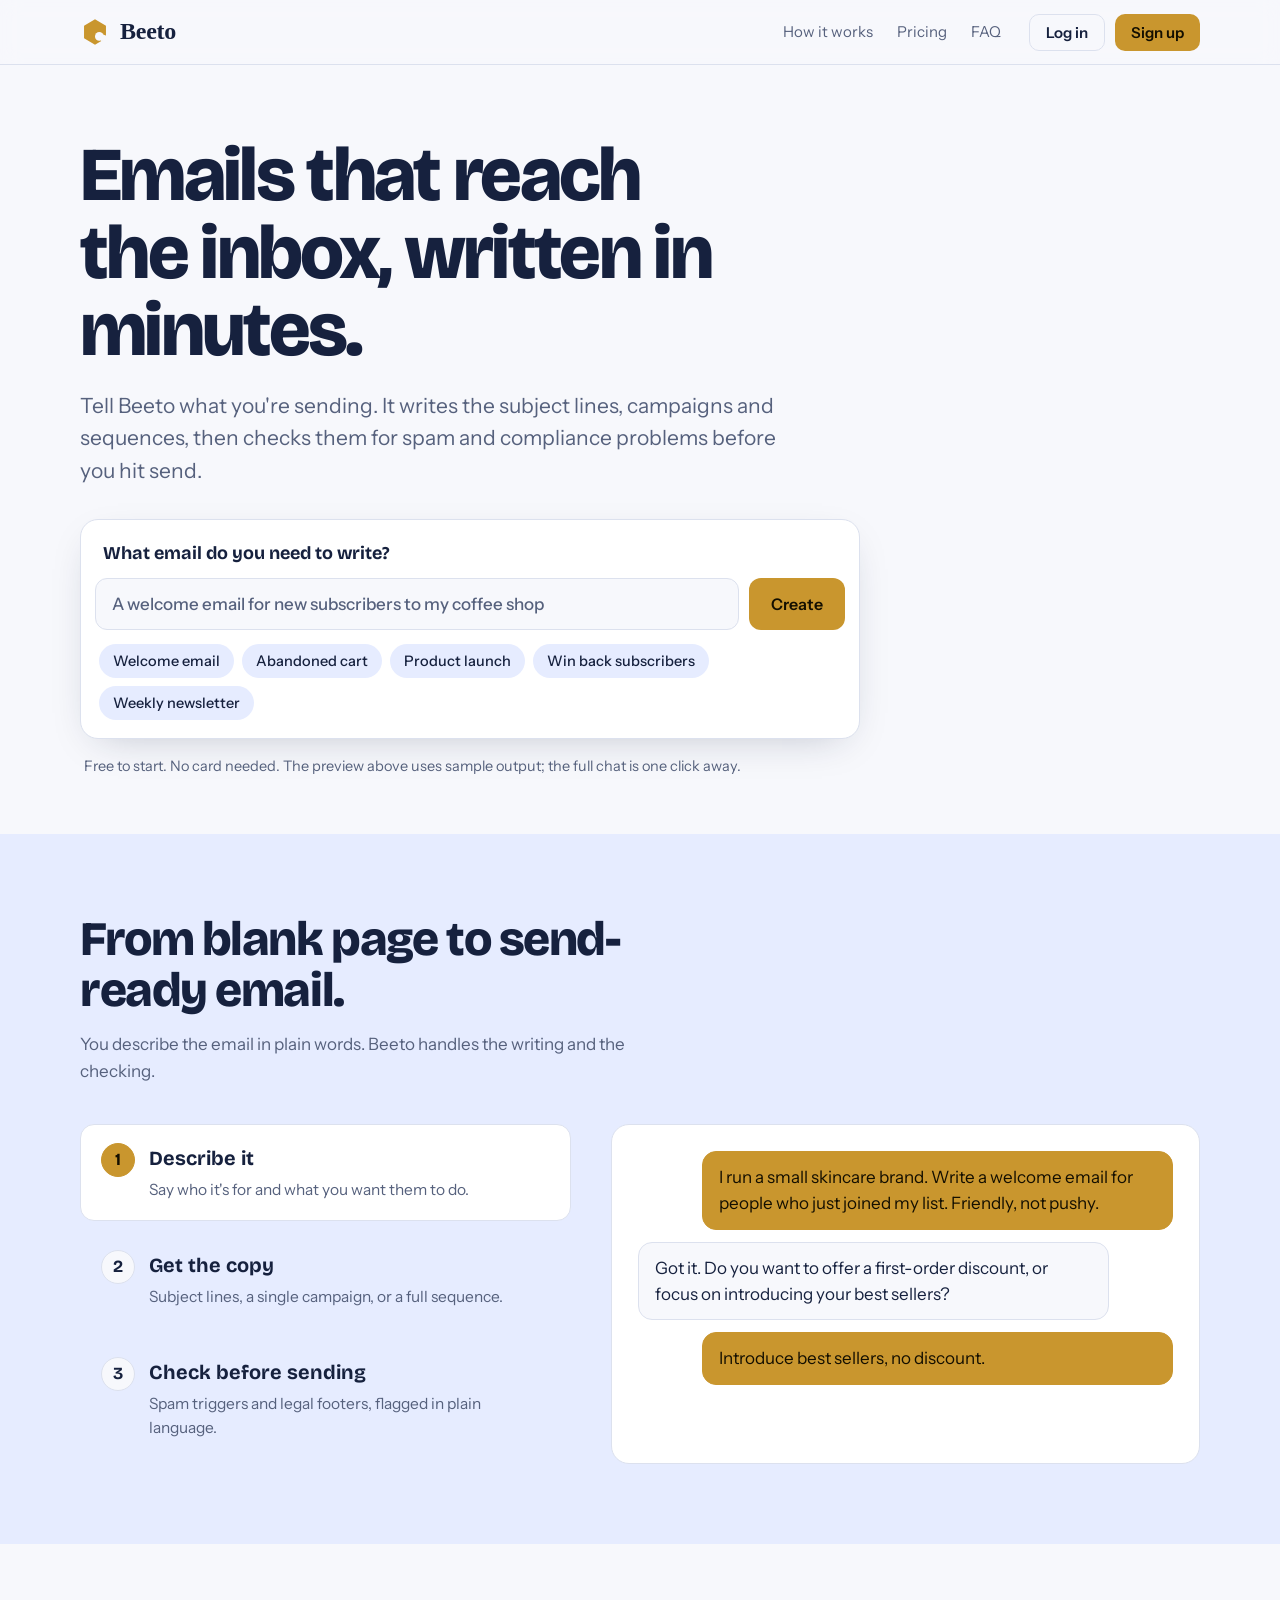
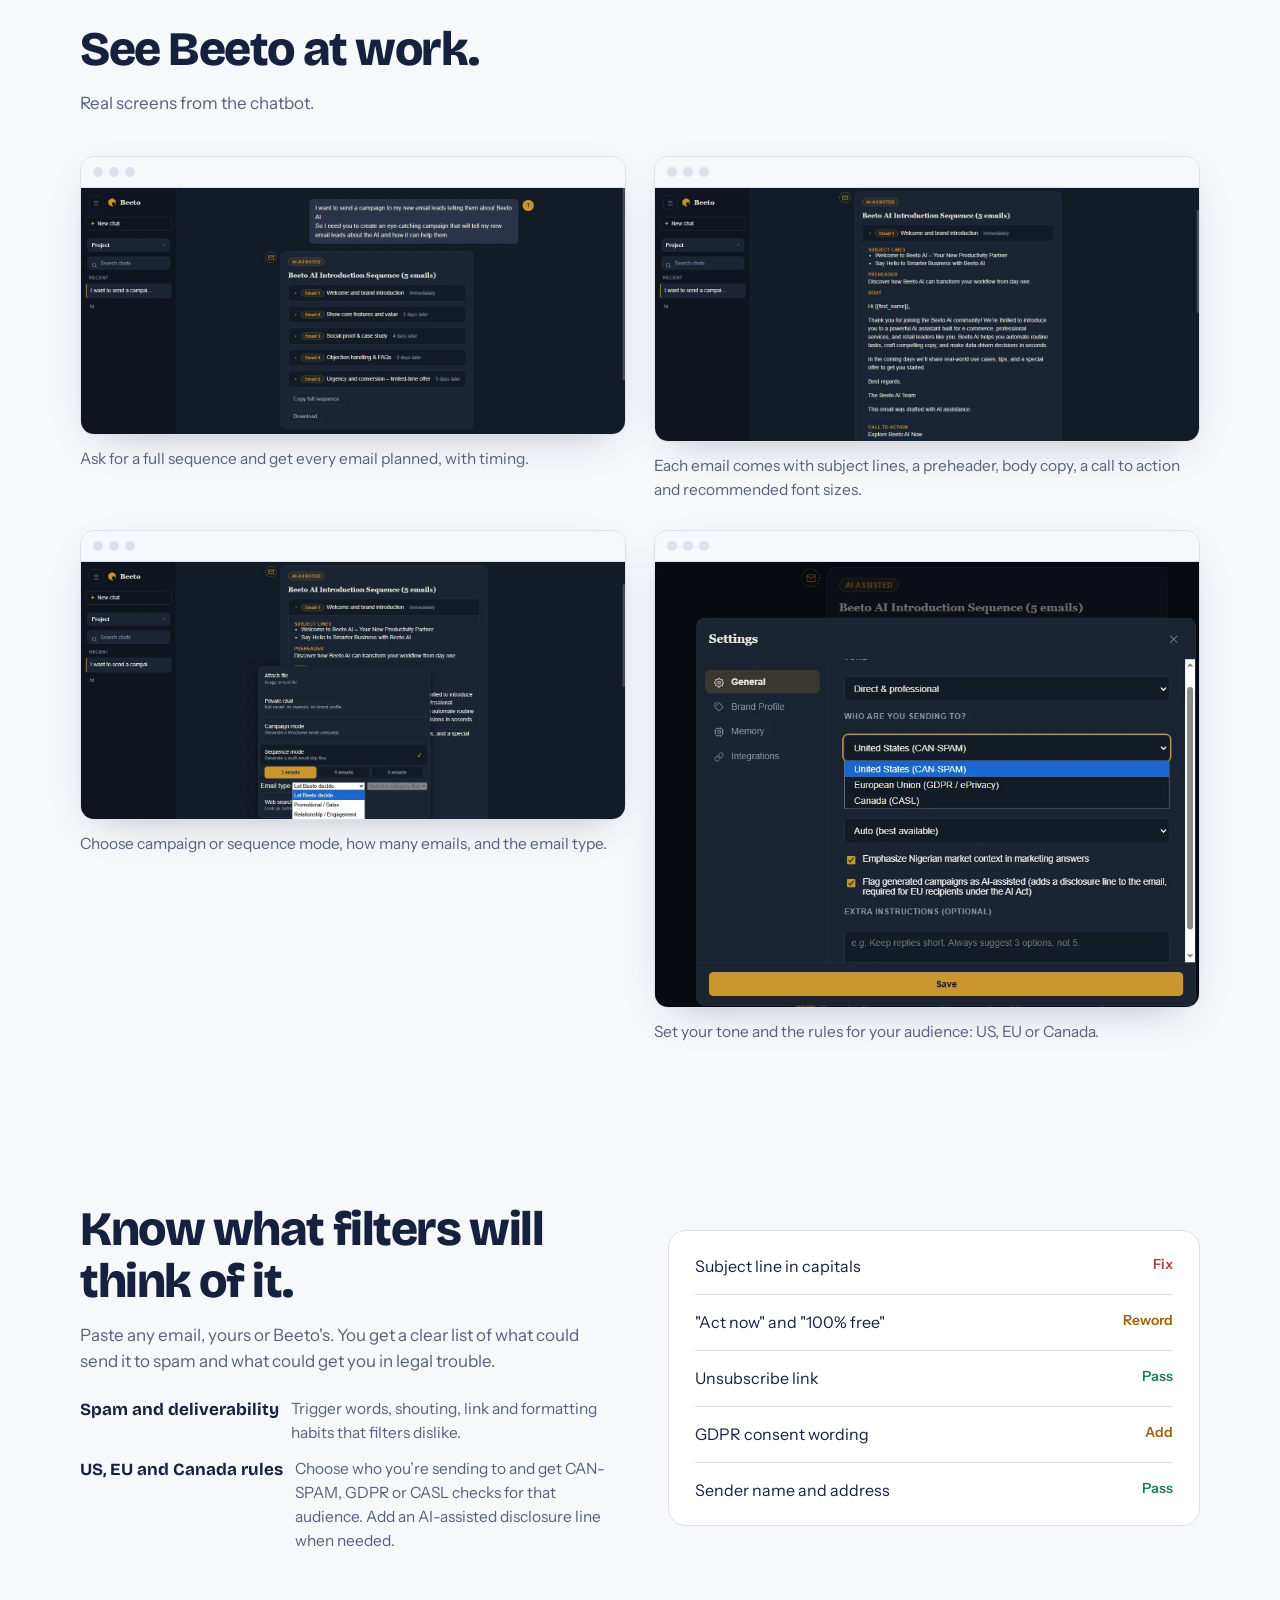
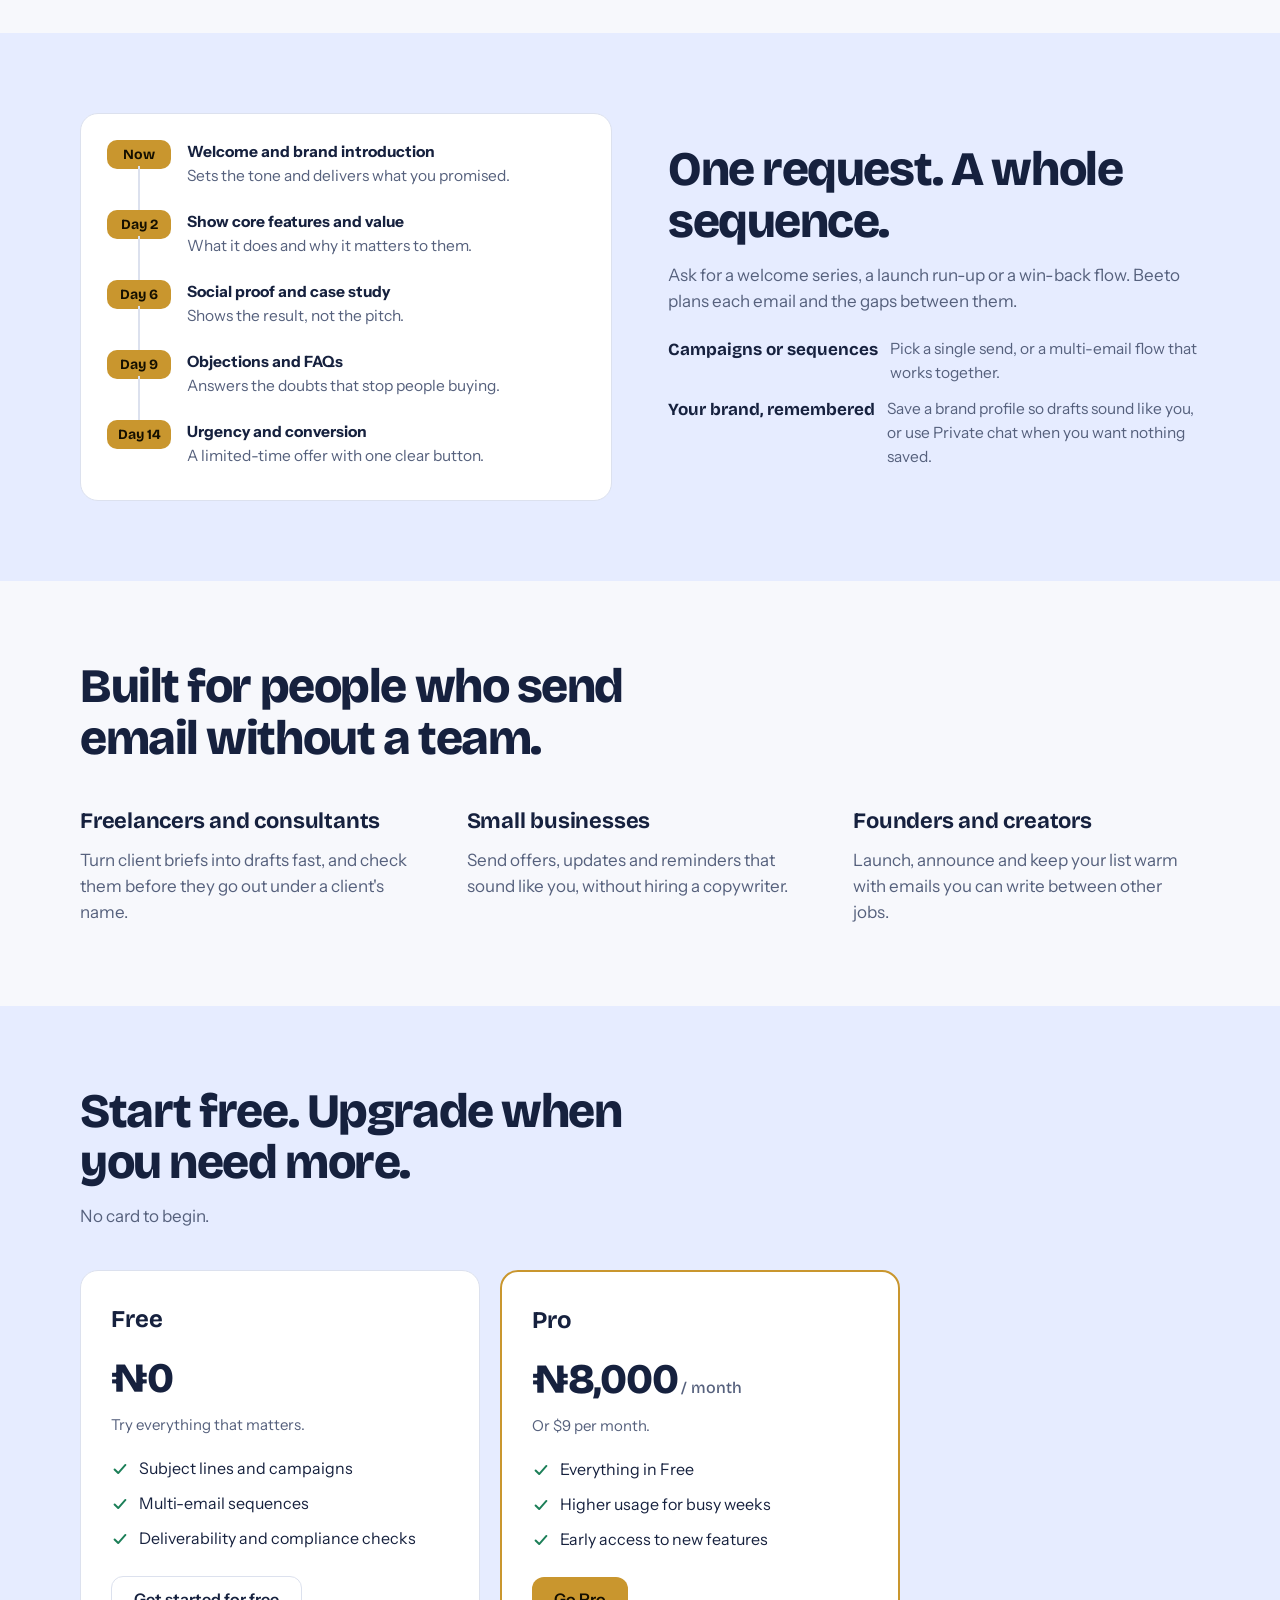
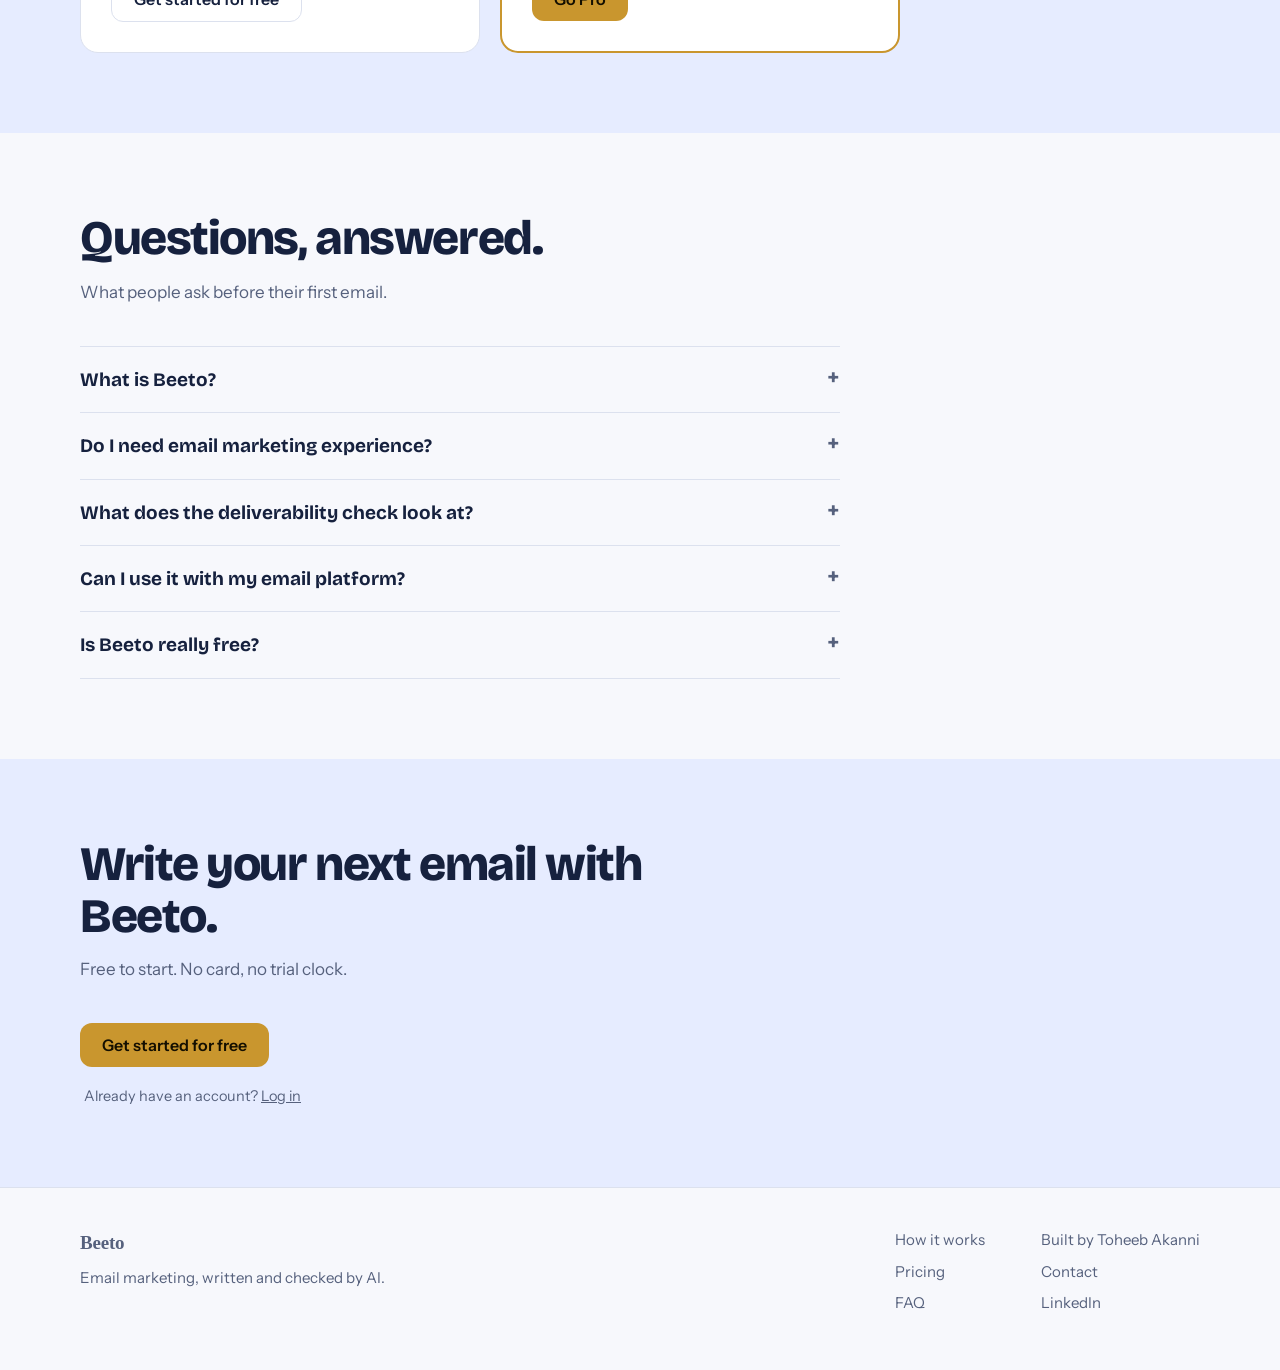
==== commit aef72f1f: "Rename index 6.html to index.html" ====
--- a/index.html
+++ b/index.html
@@ -1,663 +1,566 @@
 <!DOCTYPE html>
 <html lang="en">
 <head>
-    <!-- Google Analytics -->
-  <script async src="https://www.googletagmanager.com/gtag/js?id=G-ZXPGERRTTY"></script>
-  <script>
-    window.dataLayer = window.dataLayer || [];
-    function gtag(){dataLayer.push(arguments);}
-    gtag('js', new Date());
-    gtag('config', 'G-ZXPGERRTTY');
-  </script>
-  <!-- Microsoft Clarity -->
-  <script type="text/javascript">
-    (function(c,l,a,r,i,t,y){
-        c[a]=c[a]||function(){(c[a].q=c[a].q||[]).push(arguments)};
-        t=l.createElement(r);t.async=1;t.src="https://www.clarity.ms/tag/"+i;
-        y=l.getElementsByTagName(r)[0];y.parentNode.insertBefore(t,y);
-    })(window, document, "clarity", "script", "x3cpyf3px2");
-  </script>
-  <meta charset="UTF-8" />
-  <meta name="viewport" content="width=device-width, initial-scale=1.0" />
-  <title>Beeto: AI Email Marketing Chatbot by Toheeb Akanni (Nigeria)</title>
-
-  <!-- ===================== SEO ===================== -->
-  <meta name="description" content="Beeto is a free AI chatbot for email marketing: subject lines, campaigns, sequences, and deliverability checks. Built by Toheeb Akanni, a freelance email marketing strategist in Lagos, Nigeria. Try it free." />
-  <meta name="keywords" content="Toheeb Akanni, Beeto, Beeto Ai, email marketing AI, AI email marketing tool, email marketing chatbot, email copywriting AI, email sequence generator, email campaign generator, subject line generator AI, deliverability checker, AI marketing assistant, marketing AI Nigeria, Nigeria AI tools, Lagos digital marketer, freelance email marketing strategist, freelance digital marketer Nigeria, WordPress web designer Nigeria, email automation AI, chatbot for marketers, Toheeb Akanni portfolio, Toheeb Akanni email marketer, ATM Digital, who is Toheeb Akanni"/>
-  <meta name="robots" content="index, follow" />
-  <link rel="canonical" href="https://beeto.toheebakanni.name.ng/" />
-
-  <meta property="og:type" content="website" />
-  <meta property="og:site_name" content="Beeto" />
-  <meta property="og:title" content="Beeto: AI Chatbot for Email Marketing, by Toheeb Akanni" />
-  <meta property="og:description" content="Free AI chatbot sharp on email marketing: campaigns, sequences, subject lines, deliverability checks. Built by a freelance email marketing strategist in Lagos, Nigeria." />
-  <meta property="og:url" content="https://beeto.toheebakanni.name.ng/" />
-  <meta property="og:image" content="https://beeto.toheebakanni.name.ng/beeto-wordmark.png" />
-  <meta property="og:image:alt" content="Beeto: email marketing, automated" />
-  <meta name="twitter:image" content="https://beeto.toheebakanni.name.ng/beeto-wordmark.png" />
-
-  <meta name="twitter:card" content="summary" />
-  <meta name="twitter:title" content="Beeto: AI for Email Marketing" />
-  <meta name="twitter:description" content="Free AI chatbot for email marketing: campaigns, sequences, subject lines, deliverability. Built by Toheeb Akanni." />
-  <meta name="theme-color" content="#131A26" />
-  <link rel="icon" type="image/png" sizes="32x32" href="/beeto-favicon-32.png">
+<meta charset="utf-8">
+<meta name="viewport" content="width=device-width, initial-scale=1, viewport-fit=cover">
+<!-- Logged-in visitors skip the landing page and go straight to the chat.
+     Supabase keeps a logged-in session in localStorage under sb-<project-ref>-auth-token. -->
+<script>
+  try {
+    for (var i = 0; i < localStorage.length; i++) {
+      var k = localStorage.key(i);
+      if (/^sb-.*-auth-token$/.test(k)) { location.replace("/app.html"); break; }
+    }
+  } catch (e) {}
+</script>
+<!-- Google Analytics -->
+<script async src="https://www.googletagmanager.com/gtag/js?id=G-ZXPGERRTTY"></script>
+<script>
+  window.dataLayer = window.dataLayer || [];
+  function gtag(){dataLayer.push(arguments);}
+  gtag('js', new Date());
+  gtag('config', 'G-ZXPGERRTTY');
+</script>
+<!-- Microsoft Clarity -->
+<script type="text/javascript">
+  (function(c,l,a,r,i,t,y){
+    c[a]=c[a]||function(){(c[a].q=c[a].q||[]).push(arguments)};
+    t=l.createElement(r);t.async=1;t.src="https://www.clarity.ms/tag/"+i;
+    y=l.getElementsByTagName(r)[0];y.parentNode.insertBefore(t,y);
+  })(window, document, "clarity", "script", "x3cpyf3px2");
+</script>
+<title>Beeto: AI Email Marketing Chatbot by Toheeb Akanni (Nigeria)</title>
+<meta name="description" content="Beeto is a free AI chatbot for email marketing: subject lines, campaigns, sequences, and deliverability checks. Built by Toheeb Akanni, a freelance email marketing strategist in Lagos, Nigeria. Try it free.">
+<meta name="keywords" content="Toheeb Akanni, Beeto, Beeto Ai, email marketing AI, AI email marketing tool, email marketing chatbot, email copywriting AI, email sequence generator, email campaign generator, subject line generator AI, deliverability checker, AI marketing assistant, marketing AI Nigeria, Nigeria AI tools, Lagos digital marketer, freelance email marketing strategist, email automation AI, chatbot for marketers">
+<meta name="robots" content="index, follow">
+<link rel="canonical" href="https://beeto.toheebakanni.name.ng/">
+<meta property="og:type" content="website">
+<meta property="og:site_name" content="Beeto">
+<meta property="og:title" content="Beeto: AI Chatbot for Email Marketing, by Toheeb Akanni">
+<meta property="og:description" content="Free AI chatbot sharp on email marketing: campaigns, sequences, subject lines, deliverability checks. Built by a freelance email marketing strategist in Lagos, Nigeria.">
+<meta property="og:url" content="https://beeto.toheebakanni.name.ng/">
+<meta property="og:image" content="https://beeto.toheebakanni.name.ng/beeto-wordmark.png">
+<meta name="twitter:card" content="summary">
+<meta name="twitter:title" content="Beeto: AI for Email Marketing">
+<meta name="twitter:description" content="Free AI chatbot for email marketing: campaigns, sequences, subject lines, deliverability. Built by Toheeb Akanni.">
+<meta name="twitter:image" content="https://beeto.toheebakanni.name.ng/beeto-wordmark.png">
+<meta name="theme-color" content="#131A26">
+<link rel="icon" type="image/png" sizes="32x32" href="/beeto-favicon-32.png">
 <link rel="icon" type="image/png" sizes="16x16" href="/beeto-favicon-16.png">
 <link rel="apple-touch-icon" sizes="180x180" href="/beeto-app-icon-180.png">
 <link rel="manifest" href="/site.webmanifest">
-  <!-- =================================================== -->
-
-  <link rel="stylesheet" href="style.css?v=5" />
-
-  <!-- KaTeX — renders $...$ / $$...$$ math the assistant sends back as
-       real typeset equations instead of raw LaTeX text. -->
-  <link rel="stylesheet" href="https://cdn.jsdelivr.net/npm/katex@0.16.11/dist/katex.min.css">
-  <script defer src="https://cdn.jsdelivr.net/npm/katex@0.16.11/dist/katex.min.js"></script>
-  <script defer src="https://cdn.jsdelivr.net/npm/katex@0.16.11/dist/contrib/auto-render.min.js"></script>
-
-  <script src="https://cdn.jsdelivr.net/npm/@supabase/supabase-js@2/dist/umd/supabase.min.js"></script>
-  <script src="https://cdn.jsdelivr.net/npm/mammoth@1.8.0/mammoth.browser.min.js"></script>
-
-<script>
-  if (!Promise.withResolvers) {
-    Promise.withResolvers = function () {
-      let resolve, reject;
-      const promise = new Promise((res, rej) => { resolve = res; reject = rej; });
-      return { promise, resolve, reject };
-    };
+<script type="application/ld+json">
+{"@context":"https://schema.org","@type":"WebApplication","name":"Beeto","url":"https://beeto.toheebakanni.name.ng/","applicationCategory":"BusinessApplication","description":"AI chatbot for email marketing: subject lines, campaigns, sequences and deliverability checks.","creator":{"@type":"Person","name":"Toheeb Akanni","url":"https://toheebakanni.name.ng"},"offers":[{"@type":"Offer","name":"Free","price":"0","priceCurrency":"NGN"},{"@type":"Offer","name":"Pro","price":"8000","priceCurrency":"NGN"}]}
+</script>
+<link rel="preconnect" href="https://fonts.googleapis.com">
+<link rel="preconnect" href="https://fonts.gstatic.com" crossorigin>
+<link href="https://fonts.googleapis.com/css2?family=Bricolage+Grotesque:opsz,wght@12..96,500;12..96,700;12..96,800&family=Instrument+Sans:wght@400;500;600&display=swap" rel="stylesheet">
+<style>
+:root{
+  --paper:#F7F8FC; --surface:#FFFFFF; --ink:#16213E; --muted:#56617D; --line:#DCE1EE;
+  --honey:#C9962E; --honey-deep:#B4841F; --on-honey:#140F00; --sky:#E6ECFF;
+  --ok:#1C7F58; --warn:#9A6408; --bad:#B93A3A;
+  --display:'Bricolage Grotesque','Trebuchet MS',system-ui,sans-serif;
+  --body:'Instrument Sans',system-ui,-apple-system,'Segoe UI',sans-serif;
+  box-sizing:border-box;
+  padding-top:env(safe-area-inset-top,0px);
+  padding-bottom:env(safe-area-inset-bottom,0px);
+}
+@media (prefers-color-scheme:dark){
+  :root:not([data-theme="light"]){
+    --paper:#0E1424; --surface:#161E36; --ink:#EEF1FA; --muted:#9BA6C3; --line:#28324F;
+    --honey:#D9A93C; --honey-deep:#E8BC5A; --sky:#1C2848;
+    --ok:#4FCB9A; --warn:#F0B44C; --bad:#F27B7B;
   }
-</script>
-
-  <script type="module">
-    import * as pdfjsLib from "https://cdn.jsdelivr.net/npm/pdfjs-dist@5.7.284/build/pdf.mjs";
-    pdfjsLib.GlobalWorkerOptions.workerSrc = "https://cdn.jsdelivr.net/npm/pdfjs-dist@5.7.284/build/pdf.worker.mjs";
-    window.pdfjsLib = pdfjsLib;
-    window.dispatchEvent(new Event("pdfjs-ready"));
-  </script>
-
+}
+:root[data-theme="dark"]{
+  --paper:#0E1424; --surface:#161E36; --ink:#EEF1FA; --muted:#9BA6C3; --line:#28324F;
+  --honey:#D9A93C; --honey-deep:#E8BC5A; --sky:#1C2848;
+  --ok:#4FCB9A; --warn:#F0B44C; --bad:#F27B7B;
+}
+*,*::before,*::after{box-sizing:inherit}
+html{scroll-behavior:smooth;scroll-padding-top:calc(env(safe-area-inset-top,0px) + 76px)}
+body{margin:0;background:var(--paper);color:var(--ink);font-family:var(--body);font-size:17px;line-height:1.55;-webkit-font-smoothing:antialiased}
+a{color:inherit}
+img,svg{max-width:100%}
+:focus-visible{outline:3px solid var(--honey);outline-offset:3px;border-radius:6px}
+.wrap{width:min(1120px,100% - 40px);margin-inline:auto}
+
+/* nav */
+header.nav{position:sticky;top:env(safe-area-inset-top,0px);z-index:20;background:color-mix(in srgb,var(--paper) 88%,transparent);backdrop-filter:blur(10px);border-bottom:1px solid var(--line)}
+.nav .wrap{display:flex;align-items:center;gap:28px;height:64px}
+.logo{display:flex;align-items:center;gap:10px;font-family:Georgia,'Times New Roman',serif;font-weight:700;font-size:24px;text-decoration:none;letter-spacing:-.01em}
+.auth{display:flex;gap:10px}
+.nav nav{display:flex;gap:24px;margin-left:auto;font-size:15px}
+.nav nav a{text-decoration:none;color:var(--muted)}
+.nav nav a:hover{color:var(--ink)}
+.btn{display:inline-flex;align-items:center;justify-content:center;gap:8px;border:0;cursor:pointer;font:600 16px/1 var(--body);padding:14px 22px;border-radius:12px;text-decoration:none;background:var(--honey);color:var(--on-honey);transition:background .15s}
+.btn:hover{background:var(--honey-deep)}
+.btn.ghost{background:transparent;color:var(--ink);border:1.5px solid var(--line)}
+.btn.ghost:hover{background:var(--sky)}
+.btn.small{padding:10px 16px;font-size:15px;border-radius:10px}
+
+/* hero */
+.hero{padding:72px 0 56px}
+h1{font-family:var(--display);font-weight:800;font-size:clamp(40px,7vw,76px);line-height:1.02;letter-spacing:-.035em;margin:0 0 20px;max-width:14ch}
+.hero p.lead{font-size:clamp(18px,2.2vw,21px);color:var(--muted);max-width:52ch;margin:0 0 32px}
+.ask{background:var(--surface);border:1.5px solid var(--line);border-radius:18px;padding:14px;max-width:780px;box-shadow:0 12px 40px -18px rgba(22,33,62,.28)}
+.ask label{display:block;font-family:var(--display);font-weight:700;font-size:18px;padding:6px 8px 10px}
+.ask .row{display:flex;gap:10px}
+.ask input{flex:1;min-width:0;font:500 17px var(--body);color:var(--ink);background:var(--paper);border:1.5px solid var(--line);border-radius:12px;padding:15px 16px}
+.ask input::placeholder{color:var(--muted)}
+.chips{display:flex;flex-wrap:wrap;gap:8px;padding:14px 4px 4px}
+.chip{font:500 14.5px var(--body);color:var(--ink);background:var(--sky);border:0;border-radius:999px;padding:8px 14px;cursor:pointer}
+.chip:hover{background:var(--honey);color:var(--on-honey)}
+.fine{font-size:14.5px;color:var(--muted);margin:16px 4px 0}
+
+/* demo result */
+#result{max-width:780px;margin-top:20px;display:none}
+#result.show{display:block}
+.out{display:grid;grid-template-columns:1.5fr 1fr;gap:0;background:var(--surface);border:1.5px solid var(--line);border-radius:18px;overflow:hidden}
+.out .copy{padding:22px 24px;border-right:1.5px solid var(--line)}
+.out .copy h3,.out .score h3{font-family:var(--display);font-size:16px;margin:0 0 12px;color:var(--muted);font-weight:700}
+.subj{list-style:none;margin:0 0 20px;padding:0}
+.subj li{display:flex;justify-content:space-between;gap:14px;padding:11px 0;border-top:1px solid var(--line);font-weight:600;opacity:0;transform:translateY(6px)}
+.subj li span{font-weight:500;color:var(--muted);font-size:13.5px;white-space:nowrap}
+.pre{margin:0;color:var(--muted);opacity:0}
+.out .score{padding:22px 24px;background:var(--sky)}
+.ring{display:flex;align-items:baseline;gap:6px;margin-bottom:14px;opacity:0}
+.ring b{font-family:var(--display);font-size:56px;line-height:1;letter-spacing:-.04em}
+.ring i{font-style:normal;color:var(--muted)}
+.checks{list-style:none;margin:0;padding:0;font-size:15px}
+.checks li{display:flex;gap:10px;padding:7px 0;opacity:0}
+.checks svg{flex:none;margin-top:3px}
+.checks .ok{color:var(--ok)} .checks .warn{color:var(--warn)}
+.reveal{animation:in .45s ease forwards}
+@keyframes in{to{opacity:1;transform:none}}
+.thinking{padding:22px 24px;background:var(--surface);border:1.5px solid var(--line);border-radius:18px;color:var(--muted)}
+
+/* sections */
+section{padding:80px 0}
+h2{font-family:var(--display);font-weight:800;font-size:clamp(30px,4.6vw,48px);line-height:1.08;letter-spacing:-.03em;margin:0 0 14px;max-width:18ch}
+.sub{color:var(--muted);max-width:56ch;margin:0 0 40px}
+.band{background:var(--sky)}
+
+/* how it works */
+.how{display:grid;grid-template-columns:1fr 1.2fr;gap:40px;align-items:start}
+.steps{list-style:none;margin:0;padding:0;display:grid;gap:10px}
+.steps button{width:100%;text-align:left;font:inherit;color:inherit;background:transparent;border:1.5px solid transparent;border-radius:14px;padding:18px 20px;cursor:pointer;display:grid;grid-template-columns:34px 1fr;gap:4px 14px}
+.steps button:hover{background:var(--surface)}
+.steps button[aria-selected="true"]{background:var(--surface);border-color:var(--line)}
+.steps .n{grid-row:span 2;width:34px;height:34px;border-radius:50%;background:var(--paper);border:1.5px solid var(--line);display:grid;place-items:center;font-family:var(--display);font-weight:700}
+.steps [aria-selected="true"] .n{background:var(--honey);border-color:var(--honey);color:var(--on-honey)}
+.steps strong{font-family:var(--display);font-size:20px}
+.steps span.d{color:var(--muted);font-size:15.5px}
+.panel{background:var(--surface);border:1.5px solid var(--line);border-radius:18px;padding:26px;min-height:340px}
+.panel[hidden]{display:none}
+.bubble{background:var(--paper);border:1px solid var(--line);border-radius:14px;padding:12px 16px;margin-bottom:12px;max-width:88%}
+.bubble.me{margin-left:auto;background:var(--honey);border-color:var(--honey);color:var(--on-honey)}
+.mail{border:1.5px solid var(--line);border-radius:12px;overflow:hidden;margin-bottom:10px}
+.mail div{padding:10px 14px;font-size:15px}
+.mail .h{background:var(--paper);font-weight:600;border-bottom:1px solid var(--line)}
+.mail .h small{display:block;font-weight:400;color:var(--muted)}
+
+/* feature rows */
+.feat{display:grid;grid-template-columns:1fr 1fr;gap:56px;align-items:center}
+.feat.flip .txt{order:2}
+.feat h2{max-width:16ch}
+.feat ul{list-style:none;padding:0;margin:22px 0 0;display:grid;gap:12px}
+.feat li{display:grid;grid-template-columns:auto 1fr;gap:12px}
+.feat li b{font-family:var(--display)}
+.feat li span{color:var(--muted);display:block;font-size:15.5px}
+.tl{background:var(--surface);border:1.5px solid var(--line);border-radius:18px;padding:26px 26px 10px}
+.tl .item{display:grid;grid-template-columns:64px 1fr;gap:16px;position:relative;padding-bottom:22px}
+.tl .item::before{content:"";position:absolute;left:31px;top:26px;bottom:-4px;width:2px;background:var(--line)}
+.tl .item:last-child::before{display:none}
+.tl .day{font-family:var(--display);font-weight:700;background:var(--honey);color:var(--on-honey);border-radius:10px;padding:4px 0;text-align:center;height:fit-content;font-size:14px}
+.tl .item p{margin:0;font-size:15.5px;color:var(--muted)}
+.tl .item strong{display:block;color:var(--ink)}
+.audit{background:var(--surface);border:1.5px solid var(--line);border-radius:18px;padding:8px 26px}
+.audit .r{display:flex;justify-content:space-between;gap:12px;padding:15px 0;border-bottom:1px solid var(--line);font-size:16px}
+.audit .r:last-child{border:0}
+.tag{font-weight:600;font-size:14px;white-space:nowrap}
+.tag.ok{color:var(--ok)} .tag.warn{color:var(--warn)} .tag.bad{color:var(--bad)}
+
+
+/* screenshots + testimonials (hidden until filled) */
+.shots{display:grid;grid-template-columns:repeat(auto-fit,minmax(min(100%,460px),1fr));gap:28px}
+.shot figure{margin:0}
+.frame{border:1.5px solid var(--line);border-radius:14px;overflow:hidden;background:var(--surface);box-shadow:0 14px 40px -20px rgba(22,33,62,.35)}
+.frame .bar{display:flex;gap:6px;padding:10px 12px;border-bottom:1.5px solid var(--line);background:var(--paper)}
+.frame .bar i{width:10px;height:10px;border-radius:50%;background:var(--line)}
+.frame img{display:block;width:100%;height:auto}
+.shot figcaption{margin-top:12px;color:var(--muted);font-size:15.5px}
+.quotes{display:grid;grid-template-columns:repeat(auto-fit,minmax(min(100%,300px),1fr));gap:40px}
+.quotes blockquote{margin:0}
+.quotes blockquote p{font-family:var(--display);font-weight:500;font-size:22px;line-height:1.3;letter-spacing:-.01em;margin:0 0 14px}
+.quotes cite{font-style:normal;color:var(--muted);font-size:15px}
+.quotes cite b{color:var(--ink);font-weight:600}
+[hidden]{display:none!important}
+
+/* who */
+.who{display:grid;grid-template-columns:repeat(3,1fr);gap:40px}
+.who h3{font-family:var(--display);font-size:22px;margin:0 0 8px;letter-spacing:-.01em}
+.who p{margin:0;color:var(--muted)}
+
+/* pricing */
+.price{display:grid;grid-template-columns:1fr 1fr;gap:20px;max-width:820px}
+.plan{background:var(--surface);border:1.5px solid var(--line);border-radius:18px;padding:30px}
+.plan.pro{border-color:var(--honey);border-width:2.5px}
+.plan h3{font-family:var(--display);font-size:24px;margin:0 0 6px}
+.plan .p{font-family:var(--display);font-size:42px;font-weight:800;letter-spacing:-.03em;margin:8px 0 2px}
+.plan .p small{font-size:16px;font-weight:500;color:var(--muted);letter-spacing:0}
+.plan .alt{color:var(--muted);font-size:15px;margin:0 0 20px}
+.plan ul{list-style:none;padding:0;margin:0 0 26px;display:grid;gap:10px;font-size:16px}
+.plan li{display:flex;gap:10px}
+.plan li svg{flex:none;margin-top:4px;color:var(--ok)}
+
+/* faq */
+.faq{max-width:760px}
+details{border-top:1px solid var(--line);padding:18px 0}
+details:last-child{border-bottom:1px solid var(--line)}
+summary{cursor:pointer;font-family:var(--display);font-weight:700;font-size:19px;list-style:none;display:flex;justify-content:space-between;gap:16px}
+summary::-webkit-details-marker{display:none}
+summary::after{content:"+";font-size:24px;line-height:1;color:var(--muted)}
+details[open] summary::after{content:"\2212"}
+details p{margin:12px 0 0;color:var(--muted);max-width:62ch}
+
+/* cta + footer */
+.cta{text-align:left}
+.cta h2{max-width:20ch}
+footer{border-top:1px solid var(--line);padding:40px 0 56px;font-size:15px;color:var(--muted)}
+footer .wrap{display:flex;flex-wrap:wrap;gap:24px 48px;justify-content:space-between}
+footer a{text-decoration:none}
+footer a:hover{color:var(--ink)}
+footer .cols{display:flex;gap:56px;flex-wrap:wrap}
+footer .cols div{display:grid;gap:8px;align-content:start}
+
+@media (max-width:860px){
+  .nav nav{display:none}
+  .auth .btn{padding:9px 13px}
+  .nav .wrap{justify-content:space-between}
+  .how,.feat,.who,.price,.out{grid-template-columns:1fr}
+  .feat.flip .txt{order:0}
+  .out .copy{border-right:0;border-bottom:1.5px solid var(--line)}
+  .hero{padding-top:44px}
+  section{padding:56px 0}
+  .ask .row{flex-direction:column}
+}
+@media (prefers-reduced-motion:reduce){
+  html{scroll-behavior:auto}
+  .subj li,.pre,.ring,.checks li{opacity:1!important;transform:none!important}
+  .reveal{animation:none}
+}
+</style>
 </head>
 <body>
 
-  <div class="app" id="appRoot">
-
-    <!-- Sidebar toggle — visible on desktop and mobile now.
-         Desktop: collapses the sidebar in place.
-         Mobile: slides it off-canvas. -->
-    <button id="sidebarOpenBtn" class="sidebar-toggle-btn sidebar-open-btn hidden" aria-label="Open sidebar">☰</button>
-
-    <!-- Only visible on small screens when sidebar is open — tap to close -->
-    <div id="sidebarBackdrop" class="sidebar-backdrop hidden"></div>
-
-    <!-- ===================== SIDEBAR ===================== -->
-    <aside class="sidebar" id="sidebar">
-      <div class="sidebar-top">
-        <div class="brand">
-          <button id="sidebarCloseBtn" class="sidebar-toggle-btn sidebar-close-btn" aria-label="Close sidebar">☰</button>
-          <img src="/beeto-icon-gold-512.png" alt="Beeto" class="brand-mark" style="width:24px; height:24px;">
-          <span class="brand-name">Beeto</span>
+<header class="nav">
+  <div class="wrap">
+    <a class="logo" href="#top" aria-label="Beeto AI home">
+      <img src="/beeto-icon-gold-512.png" alt="" width="28" height="28" style="display:block" onerror="this.style.display='none';this.nextElementSibling.style.display='block'"><svg style="display:none" width="30" height="30" viewBox="0 0 32 32" aria-hidden="true"><defs><mask id="notch"><rect width="32" height="32" fill="#fff"/><circle cx="20.6" cy="20.7" r="4.6" fill="#000"/><path d="M21 17.4L29 20.2V25L22.5 25.6Z" fill="#000"/></mask></defs><path d="M16 2.5l11.7 6.75v13.5L16 29.5 4.3 22.75V9.25z" fill="var(--honey)" mask="url(#notch)"/></svg>
+      Beeto
+    </a>
+    <nav aria-label="Main">
+      <a href="#how">How it works</a>
+      <a href="#pricing">Pricing</a>
+      <a href="#faq">FAQ</a>
+    </nav>
+    <div class="auth"><a class="btn small ghost" data-auth="login" href="https://beeto.toheebakanni.name.ng/">Log in</a><a class="btn small" data-auth="signup" href="https://beeto.toheebakanni.name.ng/">Sign up</a></div>
+  </div>
+</header>
+
+<main id="top">
+<section class="hero">
+  <div class="wrap">
+    <h1>Emails that reach the inbox, written in minutes.</h1>
+    <p class="lead">Tell Beeto what you're sending. It writes the subject lines, campaigns and sequences, then checks them for spam and compliance problems before you hit send.</p>
+
+    <div class="ask">
+      <form id="askForm" autocomplete="off">
+        <label for="q">What email do you need to write?</label>
+        <div class="row">
+          <input id="q" type="text" placeholder="A welcome email for new subscribers to my coffee shop">
+          <button class="btn" type="submit">Create</button>
         </div>
-        <button id="newChatBtn" class="new-chat-btn">
-          <span class="plus">+</span> New chat
-        </button>
+      </form>
+      <div class="chips" role="group" aria-label="Try an example">
+        <button class="chip" data-k="welcome" data-t="A welcome email for new subscribers">Welcome email</button>
+        <button class="chip" data-k="cart" data-t="An abandoned cart reminder">Abandoned cart</button>
+        <button class="chip" data-k="launch" data-t="A product launch announcement">Product launch</button>
+        <button class="chip" data-k="reengage" data-t="A re-engagement email for inactive subscribers">Win back subscribers</button>
+        <button class="chip" data-k="news" data-t="A weekly newsletter">Weekly newsletter</button>
       </div>
-
-    <nav class="chat-history">
-        <div class="project-switcher-wrap">
-          <button type="button" id="projectSwitcherBtn" class="project-switcher-btn" aria-haspopup="true" aria-expanded="false">
-            <span id="activeProjectLabel">Project</span>
-            <span class="project-switcher-caret">▾</span>
-          </button>
-          <div id="projectSwitcherPopup" class="project-switcher-popup hidden">
-            <div id="projectListContainer"></div>
-            <div class="project-popup-divider"></div>
-            <button type="button" id="newProjectBtn" class="project-popup-item new-project-item">
-              <span class="popup-icon">+</span> New brand/project
-            </button>
+    </div>
+    <div id="result" aria-live="polite"></div>
+    <p class="fine">Free to start. No card needed. The preview above uses sample output; the full chat is one click away.</p>
+  </div>
+</section>
+
+<section id="how" class="band">
+  <div class="wrap">
+    <h2>From blank page to send-ready email.</h2>
+    <p class="sub">You describe the email in plain words. Beeto handles the writing and the checking.</p>
+    <div class="how">
+      <ul class="steps" role="tablist" aria-label="How Beeto works">
+        <li role="presentation"><button role="tab" id="t1" aria-controls="p1" aria-selected="true"><span class="n">1</span><strong>Describe it</strong><span class="d">Say who it's for and what you want them to do.</span></button></li>
+        <li role="presentation"><button role="tab" id="t2" aria-controls="p2" aria-selected="false"><span class="n">2</span><strong>Get the copy</strong><span class="d">Subject lines, a single campaign, or a full sequence.</span></button></li>
+        <li role="presentation"><button role="tab" id="t3" aria-controls="p3" aria-selected="false"><span class="n">3</span><strong>Check before sending</strong><span class="d">Spam triggers and legal footers, flagged in plain language.</span></button></li>
+      </ul>
+      <div>
+        <div class="panel" id="p1" role="tabpanel" aria-labelledby="t1">
+          <div class="bubble me">I run a small skincare brand. Write a welcome email for people who just joined my list. Friendly, not pushy.</div>
+          <div class="bubble">Got it. Do you want to offer a first-order discount, or focus on introducing your best sellers?</div>
+          <div class="bubble me">Introduce best sellers, no discount.</div>
+        </div>
+        <div class="panel" id="p2" role="tabpanel" aria-labelledby="t2" hidden>
+          <div class="mail"><div class="h">Subject: Welcome. Here's where to start<small>Preheader: Three favourites, and how to use them.</small></div><div>Hi there, thanks for joining us. We keep things simple, so here are the three products our customers reach for first…</div></div>
+          <div class="mail"><div class="h">Alternative subject lines</div><div>1. Your skin, simplified<br>2. Start with these three<br>3. Welcome, and a quick tour</div></div>
+        </div>
+        <div class="panel" id="p3" role="tabpanel" aria-labelledby="t3" hidden>
+          <div class="audit" style="border:0;padding:0">
+            <div class="r"><span>Subject length</span><span class="tag ok">Good</span></div>
+            <div class="r"><span>Spam trigger words</span><span class="tag ok">None found</span></div>
+            <div class="r"><span>Unsubscribe link</span><span class="tag ok">Included</span></div>
+            <div class="r"><span>Physical address (CAN-SPAM)</span><span class="tag warn">Add to footer</span></div>
           </div>
         </div>
-        <div class="history-search-wrap">
-          <svg class="history-search-icon" viewBox="0 0 24 24" fill="none" stroke="currentColor" stroke-width="2" stroke-linecap="round" stroke-linejoin="round"><circle cx="11" cy="11" r="7"/><line x1="21" y1="21" x2="16.65" y2="16.65"/></svg>
-          <input type="text" id="historySearchInput" class="history-search-input" placeholder="Search chats" autocomplete="off" />
-        </div>
-        <div class="history-label">Recent</div>
-        <!-- Past chat entries get inserted here by script.js -->
-        <div id="historyList"></div>
-      </nav>
-
-     <div class="sidebar-bottom">
-
-  <button type="button" id="supportSidebarBtn" class="support-sidebar-btn">
-  <svg class="icon-svg" viewBox="0 0 24 24" fill="none" stroke="currentColor" stroke-width="2" stroke-linecap="round" stroke-linejoin="round"><path d="M20.84 4.61a5.5 5.5 0 0 0-7.78 0L12 5.67l-1.06-1.06a5.5 5.5 0 0 0-7.78 7.78l1.06 1.06L12 21.23l7.78-7.78 1.06-1.06a5.5 5.5 0 0 0 0-7.78z"/></svg> Support this project
-  </button>
-
-  <!-- Shown when nobody is logged in -->
-  <div id="guestBlock" class="guest-block">
-    <button type="button" id="guestTrigger" class="account-row" aria-haspopup="true" aria-expanded="false">
-      <span class="user-avatar-wrap"><span class="popup-icon"><svg class="icon-svg" viewBox="0 0 24 24" fill="currentColor" stroke="none"><circle cx="12" cy="12" r="1.6"/><circle cx="19" cy="12" r="1.6"/><circle cx="5" cy="12" r="1.6"/></svg></span></span>
-      <span class="user-tag">Settings & help</span>
-    </button>
-
-    <div id="guestPopup" class="account-popup hidden">
-      <button id="guestSettingsBtn" class="account-popup-item">
-        <span class="popup-icon"><svg class="icon-svg" viewBox="0 0 24 24" fill="none" stroke="currentColor" stroke-width="2" stroke-linecap="round" stroke-linejoin="round"><circle cx="12" cy="12" r="3"/><path d="M19.4 15a1.65 1.65 0 0 0 .33 1.82l.06.06a2 2 0 1 1-2.83 2.83l-.06-.06a1.65 1.65 0 0 0-1.82-.33 1.65 1.65 0 0 0-1 1.51V21a2 2 0 0 1-4 0v-.09A1.65 1.65 0 0 0 9 19.4a1.65 1.65 0 0 0-1.82.33l-.06.06a2 2 0 1 1-2.83-2.83l.06-.06a1.65 1.65 0 0 0 .33-1.82 1.65 1.65 0 0 0-1.51-1H3a2 2 0 0 1 0-4h.09A1.65 1.65 0 0 0 4.6 9a1.65 1.65 0 0 0-.33-1.82l-.06-.06a2 2 0 1 1 2.83-2.83l.06.06a1.65 1.65 0 0 0 1.82.33H9a1.65 1.65 0 0 0 1-1.51V3a2 2 0 0 1 4 0v.09a1.65 1.65 0 0 0 1 1.51 1.65 1.65 0 0 0 1.82-.33l.06-.06a2 2 0 1 1 2.83 2.83l-.06.06a1.65 1.65 0 0 0-.33 1.82V9a1.65 1.65 0 0 0 1.51 1H21a2 2 0 0 1 0 4h-.09a1.65 1.65 0 0 0-1.51 1z"/></svg></span> Settings
-      </button>
-      <a href="/about.html" class="account-popup-item">
-        <span class="popup-icon"><svg class="icon-svg" viewBox="0 0 24 24" fill="none" stroke="currentColor" stroke-width="2" stroke-linecap="round" stroke-linejoin="round"><circle cx="12" cy="12" r="10"/><line x1="12" y1="16" x2="12" y2="12"/><line x1="12" y1="8" x2="12.01" y2="8"/></svg></span> About
-      </a>
-      <a href="/faq.html" class="account-popup-item">
-        <span class="popup-icon"><svg class="icon-svg" viewBox="0 0 24 24" fill="none" stroke="currentColor" stroke-width="2" stroke-linecap="round" stroke-linejoin="round"><circle cx="12" cy="12" r="10"/><path d="M9.09 9a3 3 0 0 1 5.83 1c0 2-3 3-3 3"/><line x1="12" y1="17" x2="12.01" y2="17"/></svg></span> FAQ
-      </a>
-    </div>
-
-    <button id="openAuthBtn" class="signup-prompt-btn">Sign up / Log in</button>
-  </div>
-
-  <!-- Shown once logged in -->
-  <div id="accountBlock" class="account-block hidden">
-    <button type="button" id="accountTrigger" class="account-row" aria-haspopup="true" aria-expanded="false">
-      <div class="user-avatar-wrap">
-        <img id="userAvatarImg" class="user-avatar-img hidden" alt="" />
-        <span id="userAvatarInitial" class="user-avatar-initial">…</span>
       </div>
-      <span id="userEmail" class="user-tag">…</span>
-    </button>
-
-    <div id="accountPopup" class="account-popup hidden">
-      <button id="upgradeBtn" class="account-popup-item upgrade-item hidden">
-        <span class="popup-icon"><svg class="icon-svg" viewBox="0 0 24 24" fill="none" stroke="currentColor" stroke-width="2" stroke-linecap="round" stroke-linejoin="round"><polygon points="12 2 15.09 8.26 22 9.27 17 14.14 18.18 21.02 12 17.77 5.82 21.02 7 14.14 2 9.27 8.91 8.26 12 2"/></svg></span> Upgrade to Pro
-      </button>
-      <button id="popupSettingsBtn" class="account-popup-item">
-        <span class="popup-icon"><svg class="icon-svg" viewBox="0 0 24 24" fill="none" stroke="currentColor" stroke-width="2" stroke-linecap="round" stroke-linejoin="round"><circle cx="12" cy="12" r="3"/><path d="M19.4 15a1.65 1.65 0 0 0 .33 1.82l.06.06a2 2 0 1 1-2.83 2.83l-.06-.06a1.65 1.65 0 0 0-1.82-.33 1.65 1.65 0 0 0-1 1.51V21a2 2 0 0 1-4 0v-.09A1.65 1.65 0 0 0 9 19.4a1.65 1.65 0 0 0-1.82.33l-.06.06a2 2 0 1 1-2.83-2.83l.06-.06a1.65 1.65 0 0 0 .33-1.82 1.65 1.65 0 0 0-1.51-1H3a2 2 0 0 1 0-4h.09A1.65 1.65 0 0 0 4.6 9a1.65 1.65 0 0 0-.33-1.82l-.06-.06a2 2 0 1 1 2.83-2.83l.06.06a1.65 1.65 0 0 0 1.82.33H9a1.65 1.65 0 0 0 1-1.51V3a2 2 0 0 1 4 0v.09a1.65 1.65 0 0 0 1 1.51 1.65 1.65 0 0 0 1.82-.33l.06-.06a2 2 0 1 1 2.83 2.83l-.06.06a1.65 1.65 0 0 0-.33 1.82V9a1.65 1.65 0 0 0 1.51 1H21a2 2 0 0 1 0 4h-.09a1.65 1.65 0 0 0-1.51 1z"/></svg></span> Settings
-      </button>
-      <a href="/about.html" class="account-popup-item">
-        <span class="popup-icon"><svg class="icon-svg" viewBox="0 0 24 24" fill="none" stroke="currentColor" stroke-width="2" stroke-linecap="round" stroke-linejoin="round"><circle cx="12" cy="12" r="10"/><line x1="12" y1="16" x2="12" y2="12"/><line x1="12" y1="8" x2="12.01" y2="8"/></svg></span> About
-      </a>
-      <a href="/faq.html" class="account-popup-item">
-        <span class="popup-icon"><svg class="icon-svg" viewBox="0 0 24 24" fill="none" stroke="currentColor" stroke-width="2" stroke-linecap="round" stroke-linejoin="round"><circle cx="12" cy="12" r="10"/><path d="M9.09 9a3 3 0 0 1 5.83 1c0 2-3 3-3 3"/><line x1="12" y1="17" x2="12.01" y2="17"/></svg></span> FAQ
-      </a>
-      <div class="account-popup-divider"></div>
-      <button id="logoutBtn" class="account-popup-item logout-item">
-        <span class="popup-icon"><svg class="icon-svg" viewBox="0 0 24 24" fill="none" stroke="currentColor" stroke-width="2" stroke-linecap="round" stroke-linejoin="round"><path d="M9 21H5a2 2 0 0 1-2-2V5a2 2 0 0 1 2-2h4"/><polyline points="16 17 21 12 16 7"/><line x1="21" y1="12" x2="9" y2="12"/></svg></span> Log out
-      </button>
-    </div>
-  </div>
-</div>
-    </aside>
-
-    <!-- ===================== LOGIN / SIGNUP MODAL ===================== -->
-    <div id="authOverlay" class="modal-overlay hidden">
-      <div class="modal login-modal">
-        <button id="closeAuthBtn" class="modal-close auth-modal-close" aria-label="Close">✕</button>
-        <div class="login-box">
-           <img src="/beeto-icon-gold-512.png" alt="Beeto" class="brand-mark" style="width:24px; height:24px;">
-           <h1>Beeto</h1>
-          <p id="authSubtext">Sign in to save your chats and settings to your account.</p>
-
-          <form id="authForm" class="auth-form">
-            <input type="email" id="authEmail" placeholder="Email" required autocomplete="email" />
-
-           <div class="password-field">
-              <input type="password" id="authPassword" placeholder="Password" required autocomplete="current-password" />
-              <button type="button" id="togglePasswordBtn" class="toggle-password" aria-label="Show password">
-                <svg class="eye-icon eye-open" viewBox="0 0 24 24" fill="none" stroke="currentColor" stroke-width="1.8" stroke-linecap="round" stroke-linejoin="round"><path d="M1 12s4-7.5 11-7.5 11 7.5 11 7.5-4 7.5-11 7.5S1 12 1 12z"/><circle cx="12" cy="12" r="3"/></svg>
-                <svg class="eye-icon eye-closed hidden" viewBox="0 0 24 24" fill="none" stroke="currentColor" stroke-width="1.8" stroke-linecap="round" stroke-linejoin="round"><path d="M17.94 17.94A10.9 10.9 0 0 1 12 19.5C5 19.5 1 12 1 12a20.6 20.6 0 0 1 5.06-5.94M9.9 4.74A10.5 10.5 0 0 1 12 4.5c7 0 11 7.5 11 7.5a20.6 20.6 0 0 1-3.22 4.36M14.12 14.12a3 3 0 1 1-4.24-4.24"/><line x1="1" y1="1" x2="23" y2="23"/></svg>
-              </button>
-            </div>
-            <p class="forgot-password-row">
-              <button type="button" id="forgotPasswordBtn" class="link-btn">Forgot password?</button>
-            </p>
-
-            <button type="submit" id="authSubmitBtn" class="login-btn">Log in</button>
-          </form>
-
-          <div class="auth-divider"><span>or</span></div>
-
-          <button type="button" id="googleAuthBtn" class="google-btn">
-            <svg width="18" height="18" viewBox="0 0 48 48" aria-hidden="true">
-              <path fill="#FFC107" d="M43.6 20.5H42V20H24v8h11.3C33.7 32.4 29.3 35 24 35c-6.1 0-11-4.9-11-11s4.9-11 11-11c2.8 0 5.3 1 7.3 2.7l6-6C33.5 6.5 29 4.5 24 4.5 13.2 4.5 4.5 13.2 4.5 24S13.2 43.5 24 43.5c10.2 0 19-7.4 19-20 0-1.3-.2-2.3-.4-3z"/>
-              <path fill="#FF3D00" d="m6.3 14.7 6.6 4.8C14.6 15.9 18.9 13 24 13c2.8 0 5.3 1 7.3 2.7l6-6C33.5 6.5 29 4.5 24 4.5c-7.7 0-14.4 4.4-17.7 10.2z"/>
-              <path fill="#4CAF50" d="M24 43.5c5.2 0 9.9-2 13.4-5.2l-6.2-5.2C29.2 34.7 26.7 35.5 24 35.5c-5.3 0-9.7-3.6-11.3-8.4l-6.5 5C9.5 39.1 16.2 43.5 24 43.5z"/>
-              <path fill="#1976D2" d="M43.6 20.5H42V20H24v8h11.3c-.8 2.3-2.3 4.3-4.3 5.6l6.2 5.2C40.7 36 44 30.5 44 24c0-1.3-.2-2.3-.4-3.5z"/>
-            </svg>
-            Continue with Google
-          </button>
-          
-          <button type="button" id="mailchimpAuthBtn" class="google-btn">
-            <svg width="18" height="18" viewBox="0 0 24 24" fill="none" stroke="currentColor" stroke-width="2" stroke-linecap="round" stroke-linejoin="round"><path d="M10 13a5 5 0 0 0 7.54.54l3-3a5 5 0 0 0-7.07-7.07l-1.72 1.71"/><path d="M14 11a5 5 0 0 0-7.54-.54l-3 3a5 5 0 0 0 7.07 7.07l1.71-1.71"/></svg>
-            Continue with Mailchimp
-          </button>
-
-          <button type="button" id="klaviyoAuthBtn" class="google-btn">
-            <svg width="18" height="18" viewBox="0 0 24 24" fill="none" stroke="currentColor" stroke-width="2" stroke-linecap="round" stroke-linejoin="round"><path d="M10 13a5 5 0 0 0 7.54.54l3-3a5 5 0 0 0-7.07-7.07l-1.72 1.71"/><path d="M14 11a5 5 0 0 0-7.54-.54l-3 3a5 5 0 0 0 7.07 7.07l1.71-1.71"/></svg>
-            Continue with Klaviyo
-          </button>
-
-          <p class="auth-toggle">
-            <span id="authToggleText">Don't have an account?</span>
-            <button id="authToggleBtn" class="link-btn" type="button">Sign up</button>
-          </p>
-
-          <p class="auth-legal-note">By continuing, you agree to our <a href="/terms.html">Terms</a> and <a href="/privacy.html">Privacy Policy</a>.</p>
-          <p id="authError" class="auth-error hidden"></p>
-        </div>
+    </div>
+  </div>
+</section>
+
+<section id="see" hidden>
+  <div class="wrap">
+    <h2>See Beeto at work.</h2>
+    <p class="sub">Real screens from the chatbot.</p>
+    <div class="shots" id="shotsGrid"></div>
+  </div>
+</section>
+
+<section>
+  <div class="wrap feat">
+    <div class="txt">
+      <h2>Know what filters will think of it.</h2>
+      <p class="sub" style="margin-bottom:0">Paste any email, yours or Beeto's. You get a clear list of what could send it to spam and what could get you in legal trouble.</p>
+      <ul>
+        <li><b>Spam and deliverability</b><span>Trigger words, shouting, link and formatting habits that filters dislike.</span></li>
+        <li><b>US, EU and Canada rules</b><span>Choose who you’re sending to and get CAN-SPAM, GDPR or CASL checks for that audience. Add an AI-assisted disclosure line when needed.</span></li>
+      </ul>
+    </div>
+    <div class="audit" aria-label="Example deliverability report">
+      <div class="r"><span>Subject line in capitals</span><span class="tag bad">Fix</span></div>
+      <div class="r"><span>"Act now" and "100% free"</span><span class="tag warn">Reword</span></div>
+      <div class="r"><span>Unsubscribe link</span><span class="tag ok">Pass</span></div>
+      <div class="r"><span>GDPR consent wording</span><span class="tag warn">Add</span></div>
+      <div class="r"><span>Sender name and address</span><span class="tag ok">Pass</span></div>
+    </div>
+  </div>
+</section>
+
+<section class="band">
+  <div class="wrap feat flip">
+    <div class="txt">
+      <h2>One request. A whole sequence.</h2>
+      <p class="sub" style="margin-bottom:0">Ask for a welcome series, a launch run-up or a win-back flow. Beeto plans each email and the gaps between them.</p>
+      <ul>
+        <li><b>Campaigns or sequences</b><span>Pick a single send, or a multi-email flow that works together.</span></li>
+        <li><b>Your brand, remembered</b><span>Save a brand profile so drafts sound like you, or use Private chat when you want nothing saved.</span></li>
+      </ul>
+    </div>
+    <div class="tl" aria-label="Example 5-email sequence">
+      <div class="item"><span class="day">Now</span><p><strong>Welcome and brand introduction</strong>Sets the tone and delivers what you promised.</p></div>
+      <div class="item"><span class="day">Day 2</span><p><strong>Show core features and value</strong>What it does and why it matters to them.</p></div>
+      <div class="item"><span class="day">Day 6</span><p><strong>Social proof and case study</strong>Shows the result, not the pitch.</p></div>
+      <div class="item"><span class="day">Day 9</span><p><strong>Objections and FAQs</strong>Answers the doubts that stop people buying.</p></div>
+      <div class="item"><span class="day">Day 14</span><p><strong>Urgency and conversion</strong>A limited-time offer with one clear button.</p></div>
+    </div>
+  </div>
+</section>
+
+<section>
+  <div class="wrap">
+    <h2>Built for people who send email without a team.</h2>
+    <p class="sub"></p>
+    <div class="who">
+      <div><h3>Freelancers and consultants</h3><p>Turn client briefs into drafts fast, and check them before they go out under a client's name.</p></div>
+      <div><h3>Small businesses</h3><p>Send offers, updates and reminders that sound like you, without hiring a copywriter.</p></div>
+      <div><h3>Founders and creators</h3><p>Launch, announce and keep your list warm with emails you can write between other jobs.</p></div>
+    </div>
+  </div>
+</section>
+
+<section id="love" hidden>
+  <div class="wrap">
+    <h2>What people say.</h2>
+    <p class="sub"></p>
+    <div class="quotes" id="quotesGrid"></div>
+  </div>
+</section>
+
+<section id="pricing" class="band">
+  <div class="wrap">
+    <h2>Start free. Upgrade when you need more.</h2>
+    <p class="sub">No card to begin.</p>
+    <div class="price">
+      <div class="plan">
+        <h3>Free</h3>
+        <div class="p">₦0</div>
+        <p class="alt">Try everything that matters.</p>
+        <ul>
+          <li><svg width="18" height="18" viewBox="0 0 20 20" fill="none" stroke="currentColor" stroke-width="2.2" stroke-linecap="round" stroke-linejoin="round"><path d="M4 10.5l4 4 8-9"/></svg>Subject lines and campaigns</li>
+          <li><svg width="18" height="18" viewBox="0 0 20 20" fill="none" stroke="currentColor" stroke-width="2.2" stroke-linecap="round" stroke-linejoin="round"><path d="M4 10.5l4 4 8-9"/></svg>Multi-email sequences</li>
+          <li><svg width="18" height="18" viewBox="0 0 20 20" fill="none" stroke="currentColor" stroke-width="2.2" stroke-linecap="round" stroke-linejoin="round"><path d="M4 10.5l4 4 8-9"/></svg>Deliverability and compliance checks</li>
+        </ul>
+        <a class="btn ghost" data-auth="signup" href="https://beeto.toheebakanni.name.ng/">Get started for free</a>
       </div>
-    </div>
-
-    <!-- ===================== UPGRADE / PRICING MODAL ===================== -->
-    <div id="upgradeOverlay" class="modal-overlay hidden">
-      <div class="modal upgrade-modal">
-        <div class="modal-header">
-          <h2>Upgrade your plan</h2>
-          <button id="closeUpgradeBtn" class="modal-close" aria-label="Close">✕</button>
-        </div>
-        <div class="modal-body">
-          <div class="plans-grid">
-            <div class="plan-card">
-              <div class="plan-name">Free</div>
-              <div class="plan-tagline">Try Beeto</div>
-              <ul class="plan-features">
-                <li>25 messages a day</li>
-                <li>Answers tuned for email marketing</li>
-                <li>Chats saved to your account</li>
-              </ul>
-              <button type="button" class="plan-btn plan-btn-current" disabled>Your current plan</button>
-            </div>
-
-              <div class="plan-card plan-card-pro">
-              <div class="plan-badge">Recommended</div>
-              <div class="plan-name">Pro</div>
-              <div class="plan-tagline">For everyday use</div>
-              <ul class="plan-features">
-                <li>200 messages a day</li>
-                <li>Everything in Free</li>
-                <li>Landing pages + SMS/social repurposing</li>
-                <li>Multi-email sequences</li>
-                <li>Unlimited brand profiles</li>
-                <li>Priority replies</li>
-              </ul>
-              <div class="currency-choice">
-                <button type="button" class="currency-btn" data-currency="NGN">🇳🇬 Pay in Naira: ₦8,000/mo</button>
-                <button type="button" class="currency-btn" data-currency="USD">🇺🇸 Pay in Dollars: $9/mo</button>
-              </div>
-            </div>
-          </div>
-          <p id="upgradeError" class="auth-error hidden"></p>
-        </div>
+      <div class="plan pro">
+        <h3>Pro</h3>
+        <div class="p">₦8,000<small> / month</small></div>
+        <p class="alt">Or $9 per month.</p>
+        <ul>
+          <li><svg width="18" height="18" viewBox="0 0 20 20" fill="none" stroke="currentColor" stroke-width="2.2" stroke-linecap="round" stroke-linejoin="round"><path d="M4 10.5l4 4 8-9"/></svg>Everything in Free</li>
+          <li><svg width="18" height="18" viewBox="0 0 20 20" fill="none" stroke="currentColor" stroke-width="2.2" stroke-linecap="round" stroke-linejoin="round"><path d="M4 10.5l4 4 8-9"/></svg>Higher usage for busy weeks</li>
+          <li><svg width="18" height="18" viewBox="0 0 20 20" fill="none" stroke="currentColor" stroke-width="2.2" stroke-linecap="round" stroke-linejoin="round"><path d="M4 10.5l4 4 8-9"/></svg>Early access to new features</li>
+        </ul>
+        <a class="btn" data-auth="signup" href="https://beeto.toheebakanni.name.ng/">Go Pro</a>
       </div>
     </div>
-
-    <!-- ===================== SUPPORT / "BUY ME A COFFEE" MODAL ===================== -->
-    <div id="supportOverlay" class="modal-overlay hidden">
-      <div class="modal">
-        <div class="modal-header">
-          <h2>Support this project</h2>
-          <button id="closeSupportBtn" class="modal-close" aria-label="Close">✕</button>
-        </div>
-        <div class="modal-body">
-          <p class="settings-hint">Any amount helps keep Beeto running and funds getting it onto the App Store and Google Play. Thank you!</p>
-
-          <div class="support-presets">
-            <button type="button" class="support-preset-btn" data-amount="1000">₦1,000</button>
-            <button type="button" class="support-preset-btn" data-amount="2500">₦2,500</button>
-            <button type="button" class="support-preset-btn" data-amount="5000">₦5,000</button>
-          </div>
-
-          <div class="support-amount-row">
-            <select id="supportCurrency" class="support-currency-select">
-              <option value="NGN">🇳🇬 NGN</option>
-              <option value="USD">🇺🇸 USD</option>
-            </select>
-            <input type="number" id="supportAmount" class="support-amount-input" placeholder="Enter amount" min="1" step="1" />
-          </div>
-
-          <button type="button" id="supportSubmitBtn" class="support-submit-btn">Continue to payment</button>
-          <p id="supportError" class="auth-error hidden"></p>
-        </div>
-      </div>
-    </div>
-
-    <!-- ===================== SEND CAMPAIGN MODAL ===================== -->
-    <div id="sendCampaignOverlay" class="modal-overlay hidden">
-      <div class="modal">
-        <div class="modal-header">
-          <h2>Send campaign</h2>
-          <button id="closeSendCampaignBtn" class="modal-close" aria-label="Close"><svg class="icon-svg" viewBox="0 0 24 24" fill="none" stroke="currentColor" stroke-width="2" stroke-linecap="round" stroke-linejoin="round"><line x1="18" y1="6" x2="6" y2="18"/><line x1="6" y1="6" x2="18" y2="18"/></svg></button>
-        </div>
-        <div class="modal-body">
-          <label class="field-label" for="sendProviderSelect">Send via</label>
-          <select id="sendProviderSelect"></select>
-
-          <label class="field-label" for="sendListSelect">List</label>
-          <select id="sendListSelect"></select>
-
-          <label class="field-label" for="sendSubjectSelect">Subject line</label>
-          <select id="sendSubjectSelect"></select>
-
-          <p id="sendCampaignError" class="auth-error hidden"></p>
-          <button type="button" id="confirmSendCampaignBtn" class="save-btn">Send now</button>
-        </div>
-      </div>
-    </div>
-
-    <!-- ===================== SETTINGS MODAL (Claude-style sidebar nav) ===================== -->
-    <div id="settingsOverlay" class="modal-overlay hidden">
-      <div class="modal settings-modal-claude">
-        <div class="modal-header">
-          <h2>Settings</h2>
-          <button id="closeSettingsBtn" class="modal-close" aria-label="Close">✕</button>
-        </div>
-
-        <div class="modal-body settings-body-claude">
-          <nav class="settings-tabs settings-tabs-claude">
-            <button type="button" class="settings-tab active" data-tab="general">
-              <span class="settings-tab-icon"><svg class="icon-svg" viewBox="0 0 24 24" fill="none" stroke="currentColor" stroke-width="2" stroke-linecap="round" stroke-linejoin="round"><circle cx="12" cy="12" r="3"/><path d="M19.4 15a1.65 1.65 0 0 0 .33 1.82l.06.06a2 2 0 1 1-2.83 2.83l-.06-.06a1.65 1.65 0 0 0-1.82-.33 1.65 1.65 0 0 0-1 1.51V21a2 2 0 0 1-4 0v-.09A1.65 1.65 0 0 0 9 19.4a1.65 1.65 0 0 0-1.82.33l-.06.06a2 2 0 1 1-2.83-2.83l.06-.06a1.65 1.65 0 0 0 .33-1.82 1.65 1.65 0 0 0-1.51-1H3a2 2 0 0 1 0-4h.09A1.65 1.65 0 0 0 4.6 9a1.65 1.65 0 0 0-.33-1.82l-.06-.06a2 2 0 1 1 2.83-2.83l.06.06a1.65 1.65 0 0 0 1.82.33H9a1.65 1.65 0 0 0 1-1.51V3a2 2 0 0 1 4 0v.09a1.65 1.65 0 0 0 1 1.51 1.65 1.65 0 0 0 1.82-.33l.06-.06a2 2 0 1 1 2.83 2.83l-.06.06a1.65 1.65 0 0 0-.33 1.82V9a1.65 1.65 0 0 0 1.51 1H21a2 2 0 0 1 0 4h-.09a1.65 1.65 0 0 0-1.51 1z"/></svg></span> General
-            </button>
-            <button type="button" class="settings-tab" data-tab="brand">
-              <span class="settings-tab-icon"><svg class="icon-svg" viewBox="0 0 24 24" fill="none" stroke="currentColor" stroke-width="2" stroke-linecap="round" stroke-linejoin="round"><path d="M20.59 13.41 13.42 20.6a2 2 0 0 1-2.83 0L2 12V2h10l8.59 8.59a2 2 0 0 1 0 2.82Z"/><circle cx="7" cy="7" r="1"/></svg></span> Brand Profile
-            </button>
-            <button type="button" class="settings-tab" data-tab="memory">
-              <span class="settings-tab-icon"><svg class="icon-svg" viewBox="0 0 24 24" fill="none" stroke="currentColor" stroke-width="2" stroke-linecap="round" stroke-linejoin="round"><rect x="4" y="4" width="16" height="16" rx="2"/><rect x="9" y="9" width="6" height="6"/><line x1="9" y1="1" x2="9" y2="4"/><line x1="15" y1="1" x2="15" y2="4"/><line x1="9" y1="20" x2="9" y2="23"/><line x1="15" y1="20" x2="15" y2="23"/><line x1="20" y1="9" x2="23" y2="9"/><line x1="20" y1="14" x2="23" y2="14"/><line x1="1" y1="9" x2="4" y2="9"/><line x1="1" y1="14" x2="4" y2="14"/></svg></span> Memory
-            </button>
-            <button type="button" class="settings-tab" data-tab="integrations">
-              <span class="settings-tab-icon"><svg class="icon-svg" viewBox="0 0 24 24" fill="none" stroke="currentColor" stroke-width="2" stroke-linecap="round" stroke-linejoin="round"><path d="M10 13a5 5 0 0 0 7.54.54l3-3a5 5 0 0 0-7.07-7.07l-1.72 1.71"/><path d="M14 11a5 5 0 0 0-7.54-.54l-3 3a5 5 0 0 0 7.07 7.07l1.71-1.71"/></svg></span> Integrations
-            </button>
-          </nav>
-
-          <div class="settings-panels-claude">
-            <div class="settings-panel" data-panel="general">
-              <label class="field-label" for="toneSelect">Tone</label>
-              <select id="toneSelect">
-                <option value="friendly and warm">Friendly & warm</option>
-                <option value="direct and professional">Direct & professional</option>
-                <option value="playful and energetic">Playful & energetic</option>
-                <option value="premium and understated">Premium & understated</option>
-              </select>
-
-              <label class="field-label" for="regionSelect">Who are you sending to?</label>
-              <select id="regionSelect">
-                <option value="us">United States (CAN-SPAM)</option>
-                <option value="eu">European Union (GDPR / ePrivacy)</option>
-                <option value="ca">Canada (CASL)</option>
-              </select>
-              <p class="settings-hint">Tunes the deliverability checklist on generated campaigns to the legal requirements for that region. Pick the region most of your list is in.</p>
-
-              <label class="field-label" for="voiceSelect">Voice for "Listen" playback</label>
-              <select id="voiceSelect">
-                <option value="">Default</option>
-              </select>
-
-            <label class="checkbox-row">
-              <input type="checkbox" id="nigeriaToggle" checked />
-              <span>Emphasize Nigerian market context in marketing answers</span>
-            </label>
-
-            <label class="checkbox-row">
-              <input type="checkbox" id="aiDisclosureToggle" checked />
-              <span>Flag generated campaigns as AI-assisted (adds a disclosure line to the email, required for EU recipients under the AI Act)</span>
-            </label>
-
-              <label class="field-label" for="customInstruction">Extra instructions (optional)</label>
-              <textarea
-                id="customInstruction"
-                rows="3"
-                placeholder="e.g. Keep replies short. Always suggest 3 options, not 5."
-              ></textarea>
-            </div>
-
-            <div class="settings-panel hidden" data-panel="brand">
-              <p class="settings-hint" id="brandProfileLabel">Used to tailor campaigns and answers to your business specifically.</p>
-
-              <label class="field-label" for="brandName">Business / brand name</label>
-              <input type="text" id="brandName" placeholder="e.g. Beeto" />
-
-              <label class="field-label" for="brandIndustry">Industry</label>
-              <input type="text" id="brandIndustry" placeholder="e.g. fashion, SaaS, coaching" />
-
-              <label class="field-label" for="brandAudience">Target audience</label>
-              <textarea
-                id="brandAudience"
-                rows="2"
-                placeholder="e.g. Young professional women in Lagos, budget-conscious but style-focused"
-              ></textarea>
-
-              <label class="field-label" for="brandEmail">Sender email (for sending campaigns)</label>
-              <input type="email" id="brandEmail" placeholder="e.g. hello@yourbrand.com" />
-              <label class="field-label" for="brandVoice">Brand voice</label>
-              <input type="text" id="brandVoice" placeholder="e.g. warm, confident, a little playful" />
-
-              <label class="field-label" for="brandAvoidWords">Words/phrases to avoid</label>
-              <input type="text" id="brandAvoidWords" placeholder="e.g. cheap, discount, hurry" />
-
-              <label class="field-label" for="brandSampleEmail">Sample past email (optional)</label>
-              <textarea
-                id="brandSampleEmail"
-                rows="3"
-                placeholder="Paste a past email so the AI can match your style"
-              ></textarea>
-            </div>
-
-            <div class="settings-panel hidden" data-panel="memory">
-              <p class="settings-hint">Facts Beeto has picked up about you, used in every conversation, across all your projects.</p>
-
-              <div id="memoryList" class="memory-list"></div>
-
-              <div class="memory-add-row">
-                <input type="text" id="memoryInput" placeholder="Add something for it to remember…" />
-                <button type="button" id="addMemoryBtn" class="memory-add-btn">Add</button>
-              </div>
-
-              <button type="button" id="clearMemoryBtn" class="memory-clear-btn">Clear all memories</button>
-            </div>
-
-            <div class="settings-panel hidden" data-panel="integrations">
-              <p class="settings-hint">Connect your own email platform so Beeto can send campaigns straight to your list.</p>
-
-              <div id="integrationsList" class="integrations-list"></div>
-            </div>
-          </div>
-        </div>
-
-        <div class="modal-footer">
-          <button id="saveSettingsBtn" class="save-btn">Save</button>
-        </div>
-      </div>
-    </div>
-
-    <!-- ===================== ONBOARDING WIZARD ===================== -->
-    <div id="onboardingOverlay" class="modal-overlay hidden">
-      <div class="modal onboarding-modal">
-        <div class="modal-header">
-          <h2>Set up your brand</h2>
-          <button id="skipOnboardingBtn" class="modal-close" aria-label="Skip setup">Skip</button>
-        </div>
-
-        <div class="onboarding-progress">
-          <span class="onboarding-dot active" data-step="1"></span>
-          <span class="onboarding-dot" data-step="2"></span>
-          <span class="onboarding-dot" data-step="3"></span>
-        </div>
-
-        <div class="modal-body onboarding-body">
-          <div class="onboarding-step" data-step="1">
-            <p class="settings-hint">A few quick questions so every reply and campaign already sounds like you. Takes under a minute, you can always change this later in Settings.</p>
-
-            <label class="field-label" for="obBrandName">Business / brand name</label>
-            <input type="text" id="obBrandName" placeholder="e.g. Beeto" autocomplete="off" />
-
-            <label class="field-label" for="obBrandIndustry">Industry</label>
-            <input type="text" id="obBrandIndustry" placeholder="e.g. fashion, SaaS, coaching" autocomplete="off" />
-          </div>
-
-          <div class="onboarding-step hidden" data-step="2">
-            <p class="settings-hint">Who are you writing to, and how should it sound?</p>
-
-            <label class="field-label" for="obBrandAudience">Target audience</label>
-            <textarea id="obBrandAudience" rows="2" placeholder="e.g. Young professional women in Lagos, budget-conscious but style-focused"></textarea>
-
-            <label class="field-label" for="obBrandVoice">Brand voice</label>
-            <input type="text" id="obBrandVoice" placeholder="e.g. warm, confident, a little playful" autocomplete="off" />
-          </div>
-
-          <div class="onboarding-step hidden" data-step="3">
-            <p class="settings-hint">Optional, but it makes a real difference to the output.</p>
-
-            <label class="field-label" for="obBrandAvoidWords">Words/phrases to avoid</label>
-            <input type="text" id="obBrandAvoidWords" placeholder="e.g. cheap, discount, hurry" autocomplete="off" />
-
-            <label class="field-label" for="obBrandSampleEmail">Sample past email</label>
-            <textarea id="obBrandSampleEmail" rows="3" placeholder="Paste a past email so the AI can match your style"></textarea>
-          </div>
-        </div>
-
-        <div class="modal-footer onboarding-footer">
-          <button type="button" id="onboardingBackBtn" class="ob-back-btn hidden">Back</button>
-          <button type="button" id="onboardingNextBtn" class="save-btn">Continue</button>
-        </div>
-      </div>
-    </div>
-
-    <!-- ===================== MAIN AREA ===================== -->
-    <main class="main">
-
-      <!-- Shown only when there's no active conversation yet -->
-      <div id="greetingState" class="greeting-state">
-        <img src="/beeto-icon-gold-512.png" alt="Beeto" class="brand-mark" style="width:24px; height:24px;">
-        <h1>What can I help with?</h1>
-        <p class="greeting-sub">Ask anything, especially sharp on email marketing.</p>
-
-        <!-- Real, crawlable text about Beeto (helps Google index the homepage) -->
-        <section class="home-about">
-          <h2>Beeto: the AI chatbot built for email marketing</h2>
-          <p>
-            Beeto is a free AI chatbot that writes subject lines, full email campaigns and
-            multi-email sequences, and checks your copy for deliverability issues before you send.
-            Built by <a href="/about.html">Toheeb Akanni</a>, a freelance email marketing strategist
-            and WordPress web designer in Lagos, Nigeria.
-          </p>
-          <ul>
-            <li><strong>Campaigns:</strong> subject lines, preheader, body and call-to-action, ready to send.</li>
-            <li><strong>Sequences:</strong> 3 to 5-email drip flows, each with its own purpose.</li>
-            <li><strong>Deliverability checks:</strong> spam triggers and CAN-SPAM, GDPR and CASL gaps.</li>
-            <li><strong>Brand-matched copy:</strong> set your voice and audience once.</li>
-          </ul>
-        </section>
-      </div>
-
-      <div id="privateModeBanner" class="private-mode-banner hidden">
-        ◐ Private chat: this conversation won't be saved, and won't use memory or your brand profile.
-      </div>
-
-      <!-- Shown once a conversation starts -->
-      <div id="chatLog" class="chat-log"></div>
-
-      <form id="chatForm" class="chat-input-row">
-        <!-- Single "+" button opens a labeled menu — same pattern as
-             Claude's attach menu — instead of a row of unlabeled icons. -->
-        <button type="button" id="toolsBtn" class="tools-btn" aria-haspopup="true" aria-expanded="false" aria-label="Tools">+</button>
-
-        <div id="toolsPopup" class="tools-popup hidden">
-          <button type="button" id="toolsAttachItem" class="tools-popup-item">
-            <span class="tools-popup-item-text">
-              Attach file
-              <span class="tools-popup-item-hint">Image or text file</span>
-            </span>
-          </button>
-
-          <div class="tools-popup-divider"></div>
-
-          <button type="button" id="toolsPrivateItem" class="tools-popup-item hidden" aria-pressed="false">
-            <span class="tools-popup-item-text">
-              Private chat
-              <span class="tools-popup-item-hint">Not saved, no memory, no brand profile</span>
-            </span>
-            <span class="tools-popup-check">✓</span>
-          </button>
-
-          <div class="tools-popup-divider"></div>
-
-          <button type="button" id="toolsCampaignItem" class="tools-popup-item" aria-pressed="false">
-            <span class="tools-popup-item-text">
-              Campaign mode
-              <span class="tools-popup-item-hint">Generate a structured email campaign</span>
-            </span>
-            <span class="tools-popup-check">✓</span>
-          </button>
-
-          <button type="button" id="toolsLandingItem" class="tools-popup-item hidden" aria-pressed="false">
-            <span class="tools-popup-item-text">
-              Include landing page
-              <span class="tools-popup-item-hint">Adds a matching landing page draft</span>
-            </span>
-            <span class="tools-popup-check">✓</span>
-          </button>
-
-          <button type="button" id="toolsRepurposeItem" class="tools-popup-item hidden" aria-pressed="false">
-            <span class="tools-popup-item-text">
-              Repurpose for SMS/social
-              <span class="tools-popup-item-hint">Adds SMS + Instagram/LinkedIn/X captions</span>
-            </span>
-            <span class="tools-popup-check">✓</span>
-          </button>
-
-          <div class="tools-popup-divider"></div>
-
-          <button type="button" id="toolsSequenceItem" class="tools-popup-item" aria-pressed="false">
-            <span class="tools-popup-item-text">
-              Sequence mode
-              <span class="tools-popup-item-hint">Generate a multi-email drip flow</span>
-            </span>
-            <span class="tools-popup-check">✓</span>
-          </button>
-
-          <div id="toolsSequenceLengthRow" class="sequence-length-row hidden">
-            <button type="button" class="sequence-length-btn" data-length="3">3 emails</button>
-            <button type="button" class="sequence-length-btn" data-length="4">4 emails</button>
-            <button type="button" class="sequence-length-btn" data-length="5">5 emails</button>
-          </div>
-
-          <div id="toolsEmailTypeRow" class="email-type-row hidden">
-            <label class="email-type-label" for="emailCategorySelect">Email type</label>
-            <select id="emailCategorySelect" class="email-type-select" aria-label="Email category"></select>
-            <select id="emailSubtypeSelect" class="email-type-select" aria-label="Email type" disabled></select>
-          </div>
-
-          <div class="tools-popup-divider"></div>
-
-          <button type="button" id="toolsWebSearchItem" class="tools-popup-item" aria-pressed="false">
-            <span class="tools-popup-item-text">
-              Web search
-              <span class="tools-popup-item-hint">Look up current marketing news before replying</span>
-            </span>
-            <span class="tools-popup-check">✓</span>
-          </button>
-        </div>
-
-        <input type="file" id="fileInput" accept="image/*,.txt,.md,.csv,.pdf,.doc,.docx" multiple hidden />
-        <div class="input-stack">
-          <div id="attachmentPreview" class="attachment-preview hidden"></div>
-          <textarea
-            id="userInput"
-            rows="1"
-            placeholder="Message Beeto…"
-          ></textarea>
-        </div>
-          <button type="button" id="micBtn" class="mic-btn" aria-label="Voice input">
-          <svg class="mic-icon" viewBox="0 0 24 24" fill="none" stroke="currentColor" stroke-width="2" stroke-linecap="round" stroke-linejoin="round"><path d="M12 1a3 3 0 0 0-3 3v8a3 3 0 0 0 6 0V4a3 3 0 0 0-3-3z"/><path d="M19 10v2a7 7 0 0 1-14 0v-2"/><line x1="12" y1="19" x2="12" y2="23"/><line x1="8" y1="23" x2="16" y2="23"/></svg>
-        </button>
-        <button type="button" id="sendBtn" aria-label="Send">↑</button>
-      </form>
-      <p class="disclaimer-text">Beeto can make mistakes. Consider checking important information. <button type="button" id="supportFooterLink" class="support-footer-link">Support this project</button></p>
-
-      <!-- Always-visible links so Google (and visitors) can find these pages -->
-      <nav class="home-footer-links" aria-label="Site links">
-        <a href="/about.html">About</a>
-        <a href="/faq.html">FAQ</a>
-        <a href="/privacy.html">Privacy</a>
-        <a href="/terms.html">Terms</a>
-      </nav>
-    </main>
-
-  </div>
-
-  <script src="script.js?v=25"></script>
+  </div>
+</section>
+
+<section id="faq">
+  <div class="wrap">
+    <h2>Questions, answered.</h2>
+    <p class="sub">What people ask before their first email.</p>
+    <div class="faq">
+      <details><summary>What is Beeto?</summary><p>Beeto is an AI chatbot for email marketing. You describe the email you need, and it writes subject lines, campaigns and multi-email sequences, then checks them for deliverability and compliance issues.</p></details>
+      <details><summary>Do I need email marketing experience?</summary><p>No. Describe your audience and goal in plain words. Beeto asks follow-up questions when it needs more detail and explains any problem it finds.</p></details>
+      <details><summary>What does the deliverability check look at?</summary><p>It flags spam-prone wording and formatting, and checks for legal requirements under CAN-SPAM, GDPR and CASL, such as unsubscribe links and sender details. It reduces risk, but no tool can promise inbox placement.</p></details>
+      <details><summary>Can I use it with my email platform?</summary><p>Yes. Beeto works in a chat window, so you copy the finished email into whichever platform you already use.</p></details>
+      <details><summary>Is Beeto really free?</summary><p>Yes. The free plan covers writing and checking. Pro costs ₦8,000 or $9 per month if you need more.</p></details>
+    </div>
+  </div>
+</section>
+
+<section class="band cta">
+  <div class="wrap">
+    <h2>Write your next email with Beeto.</h2>
+    <p class="sub">Free to start. No card, no trial clock.</p>
+    <a class="btn" data-auth="signup" href="https://beeto.toheebakanni.name.ng/">Get started for free</a>
+    <p class="fine" style="margin-top:18px">Already have an account? <a data-auth="login" href="https://beeto.toheebakanni.name.ng/">Log in</a></p>
+  </div>
+</section>
+</main>
+
+<footer>
+  <div class="wrap">
+    <div>
+      <a class="logo" href="#top" style="font-size:19px;margin-bottom:8px">Beeto</a>
+      <div>Email marketing, written and checked by AI.</div>
+    </div>
+    <div class="cols">
+      <div><a href="#how">How it works</a><a href="#pricing">Pricing</a><a href="#faq">FAQ</a></div>
+      <div><a href="https://toheebakanni.name.ng">Built by Toheeb Akanni</a><a href="mailto:toheeb@toheebakanni.name.ng">Contact</a><a href="https://www.linkedin.com/in/toheebakanni/">LinkedIn</a></div>
+    </div>
+  </div>
+</footer>
+
+<script>
+(function(){
+  /* Every Log in / Sign up button reads from this line. app.html opens the login popup when it sees ?login=1 or ?signup=1. */
+  var URLS={login:"https://beeto.toheebakanni.name.ng/app.html?login=1",signup:"https://beeto.toheebakanni.name.ng/app.html?signup=1"};
+  document.querySelectorAll('[data-auth]').forEach(function(a){a.href=URLS[a.dataset.auth]});
+
+  var DATA={
+    welcome:{s:["Welcome aboard. Here's where to start","Your first win takes 3 minutes","Glad you're here. One quick question"],p:"Three things to do first, and one to skip.",score:94,c:[["ok","Subject under 50 characters"],["ok","No spam trigger words"],["ok","Unsubscribe link included"],["warn","Add your physical address to the footer (CAN-SPAM)"]]},
+    cart:{s:["You left something behind","Still thinking it over? Your cart is saved","Your cart is waiting"],p:"We held your items. Pick up where you left off.",score:88,c:[["ok","Subject under 50 characters"],["warn","Avoid \"expires tonight\" unless it is true"],["ok","Unsubscribe link included"],["ok","Clear single call to action"]]},
+    launch:{s:["It's live: our new collection","We built this for you. Take a look","Now open: see what's new"],p:"The wait is over. Here's what changed and why.",score:91,c:[["ok","Subject under 50 characters"],["ok","No spam trigger words"],["warn","Keep images under 60% of the email"],["ok","Unsubscribe link included"]]},
+    reengage:{s:["Still want to hear from us?","We miss you, and we'll keep it short","Should we stay in touch?"],p:"One click keeps you on the list. No hard feelings either way.",score:90,c:[["ok","Consent-friendly wording (GDPR)"],["ok","Easy unsubscribe option"],["ok","No misleading subject line"],["warn","Send from a name people recognise"]]},
+    news:{s:["This week: 3 ideas worth stealing","The short read for busy people","What worked this week"],p:"Five minutes, three takeaways, no fluff.",score:96,c:[["ok","Subject under 50 characters"],["ok","No spam trigger words"],["ok","Unsubscribe link included"],["ok","Sender details present (CASL)"]]}
+  };
+  var CHECK='<svg width="18" height="18" viewBox="0 0 20 20" fill="none" stroke="currentColor" stroke-width="2.2" stroke-linecap="round" stroke-linejoin="round"><path d="M4 10.5l4 4 8-9"/></svg>';
+  var WARN='<svg width="18" height="18" viewBox="0 0 20 20" fill="none" stroke="currentColor" stroke-width="2.2" stroke-linecap="round" stroke-linejoin="round"><path d="M10 3l8 14H2z"/><path d="M10 8.5v4M10 15h.01"/></svg>';
+  var res=document.getElementById('result'),input=document.getElementById('q'),timer=null;
+
+  function pick(text){
+    var t=text.toLowerCase();
+    if(/welcome|onboard|new subscriber|join/.test(t))return "welcome";
+    if(/cart|checkout|abandon/.test(t))return "cart";
+    if(/win|back|inactive|re-?engage|miss/.test(t))return "reengage";
+    if(/news|weekly|digest|update/.test(t))return "news";
+    return "launch";
+  }
+  function esc(s){return s.replace(/[&<>"]/g,function(c){return {"&":"&amp;","<":"&lt;",">":"&gt;",'"':"&quot;"}[c]})}
+
+  function render(key){
+    var d=DATA[key],i=0,delay=function(){return (i++)*110};
+    var subj=d.s.map(function(x){return '<li style="animation-delay:'+delay()+'ms" class="reveal">'+esc(x)+'<span>'+x.length+' chars</span></li>'}).join('');
+    var checks=d.c.map(function(c){return '<li class="reveal '+c[0]+'" style="animation-delay:'+delay()+'ms">'+(c[0]==="ok"?CHECK:WARN)+'<span style="color:var(--ink)">'+esc(c[1])+'</span></li>'}).join('');
+    res.innerHTML='<div class="out"><div class="copy"><h3>Subject lines</h3><ul class="subj">'+subj+'</ul><h3>Preheader</h3><p class="pre reveal" style="animation-delay:'+delay()+'ms">'+esc(d.p)+'</p></div><div class="score"><h3>Deliverability check</h3><div class="ring reveal" style="animation-delay:'+delay()+'ms"><b>'+d.score+'</b><i>/ 100</i></div><ul class="checks">'+checks+'</ul></div></div>';
+  }
+  function run(key){
+    clearTimeout(timer);
+    res.className='show';
+    res.innerHTML='<div class="thinking">Beeto is writing…</div>';
+    timer=setTimeout(function(){render(key)},650);
+  }
+  document.getElementById('askForm').addEventListener('submit',function(e){
+    e.preventDefault();
+    var v=input.value.trim()||input.placeholder;
+    run(pick(v));
+  });
+  document.querySelectorAll('.chip').forEach(function(b){
+    b.addEventListener('click',function(){input.value=b.dataset.t;run(b.dataset.k)});
+  });
+
+
+  /* ---- Fill these in. Sections stay hidden while the lists are empty. ----
+     SCREENSHOTS: use data: URIs (base64). Remote image links are blocked on published pages.
+     TESTIMONIALS: only add real quotes from real users, with their permission. */
+  var SCREENSHOTS=[
+    {"src": "[data-uri]", "alt": "Beeto writing a 5-email introduction sequence", "caption": "Ask for a full sequence and get every email planned, with timing."},
+    {"src": "[data-uri]", "alt": "An email written by Beeto with subject lines, preheader, body and call to action", "caption": "Each email comes with subject lines, a preheader, body copy, a call to action and recommended font sizes."},
+    {"src": "[data-uri]", "alt": "Sequence mode with email count and email type options", "caption": "Choose campaign or sequence mode, how many emails, and the email type."},
+    {"src": "[data-uri]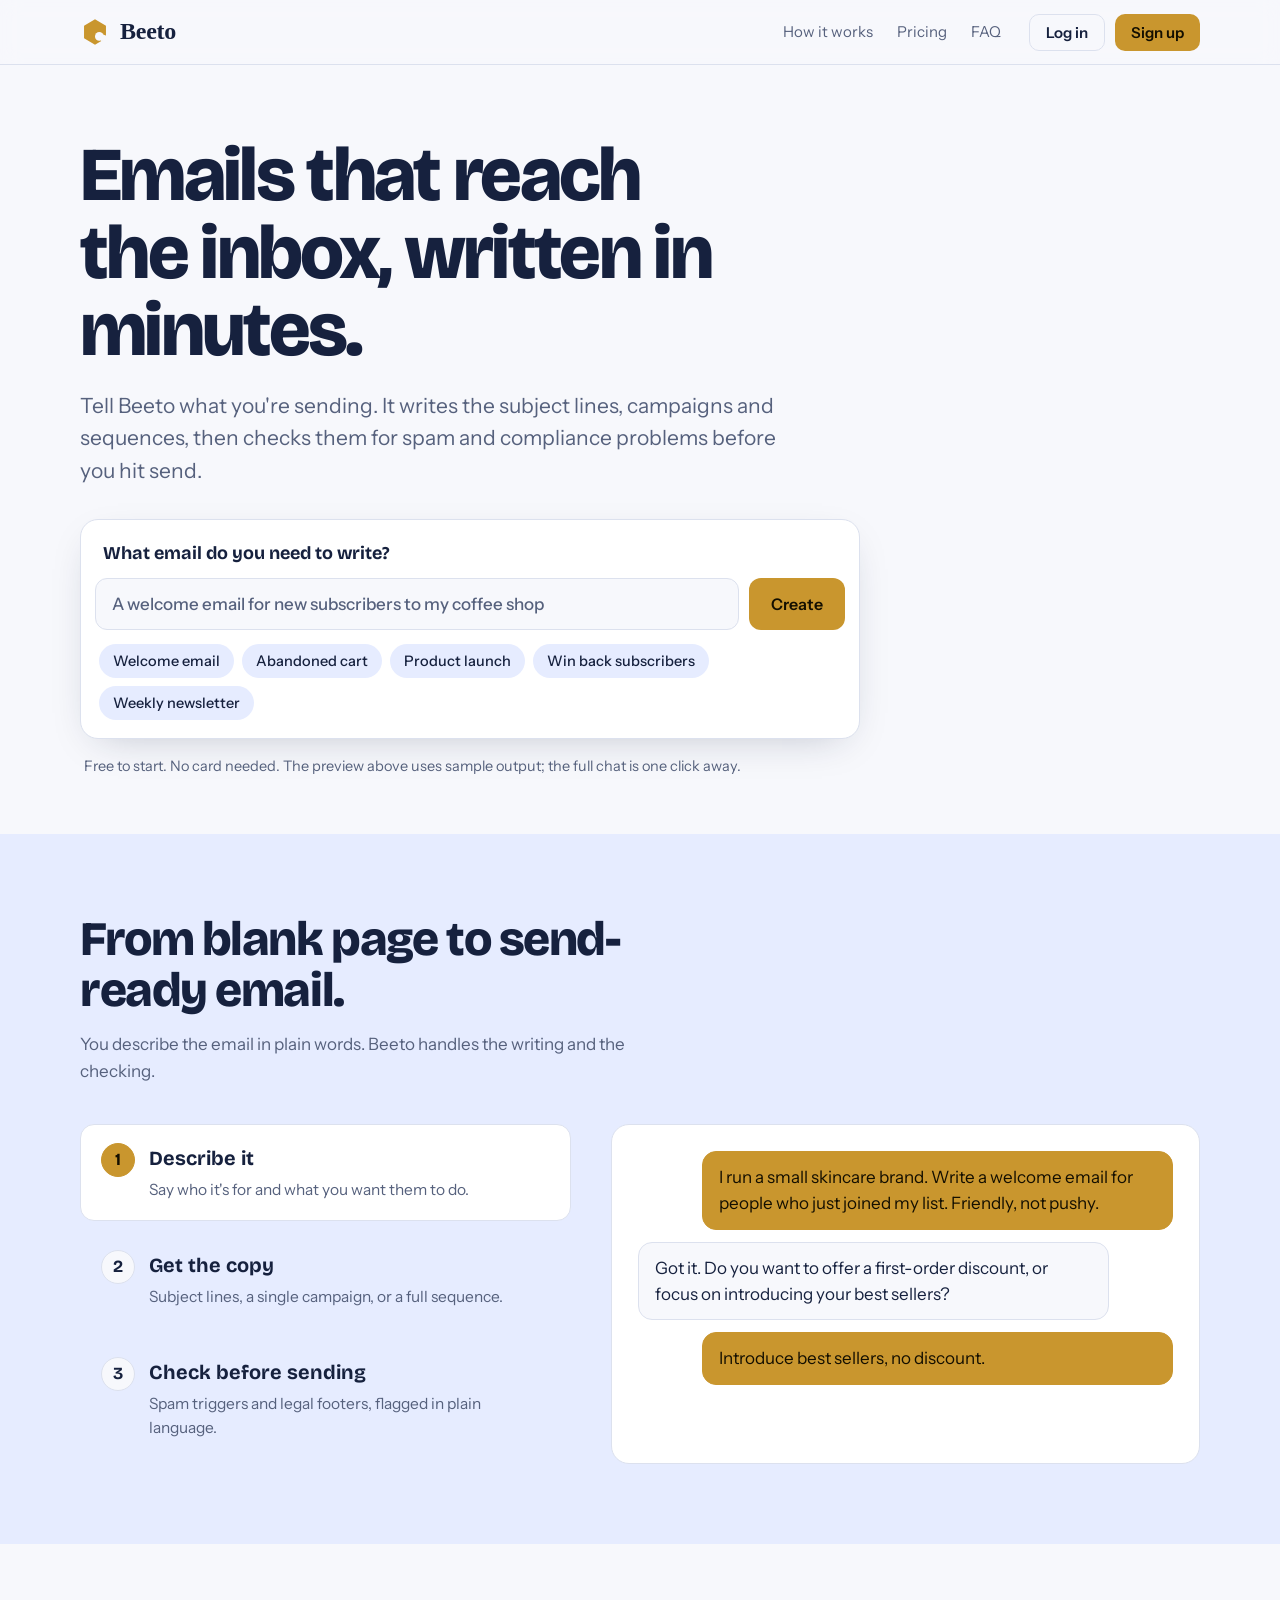
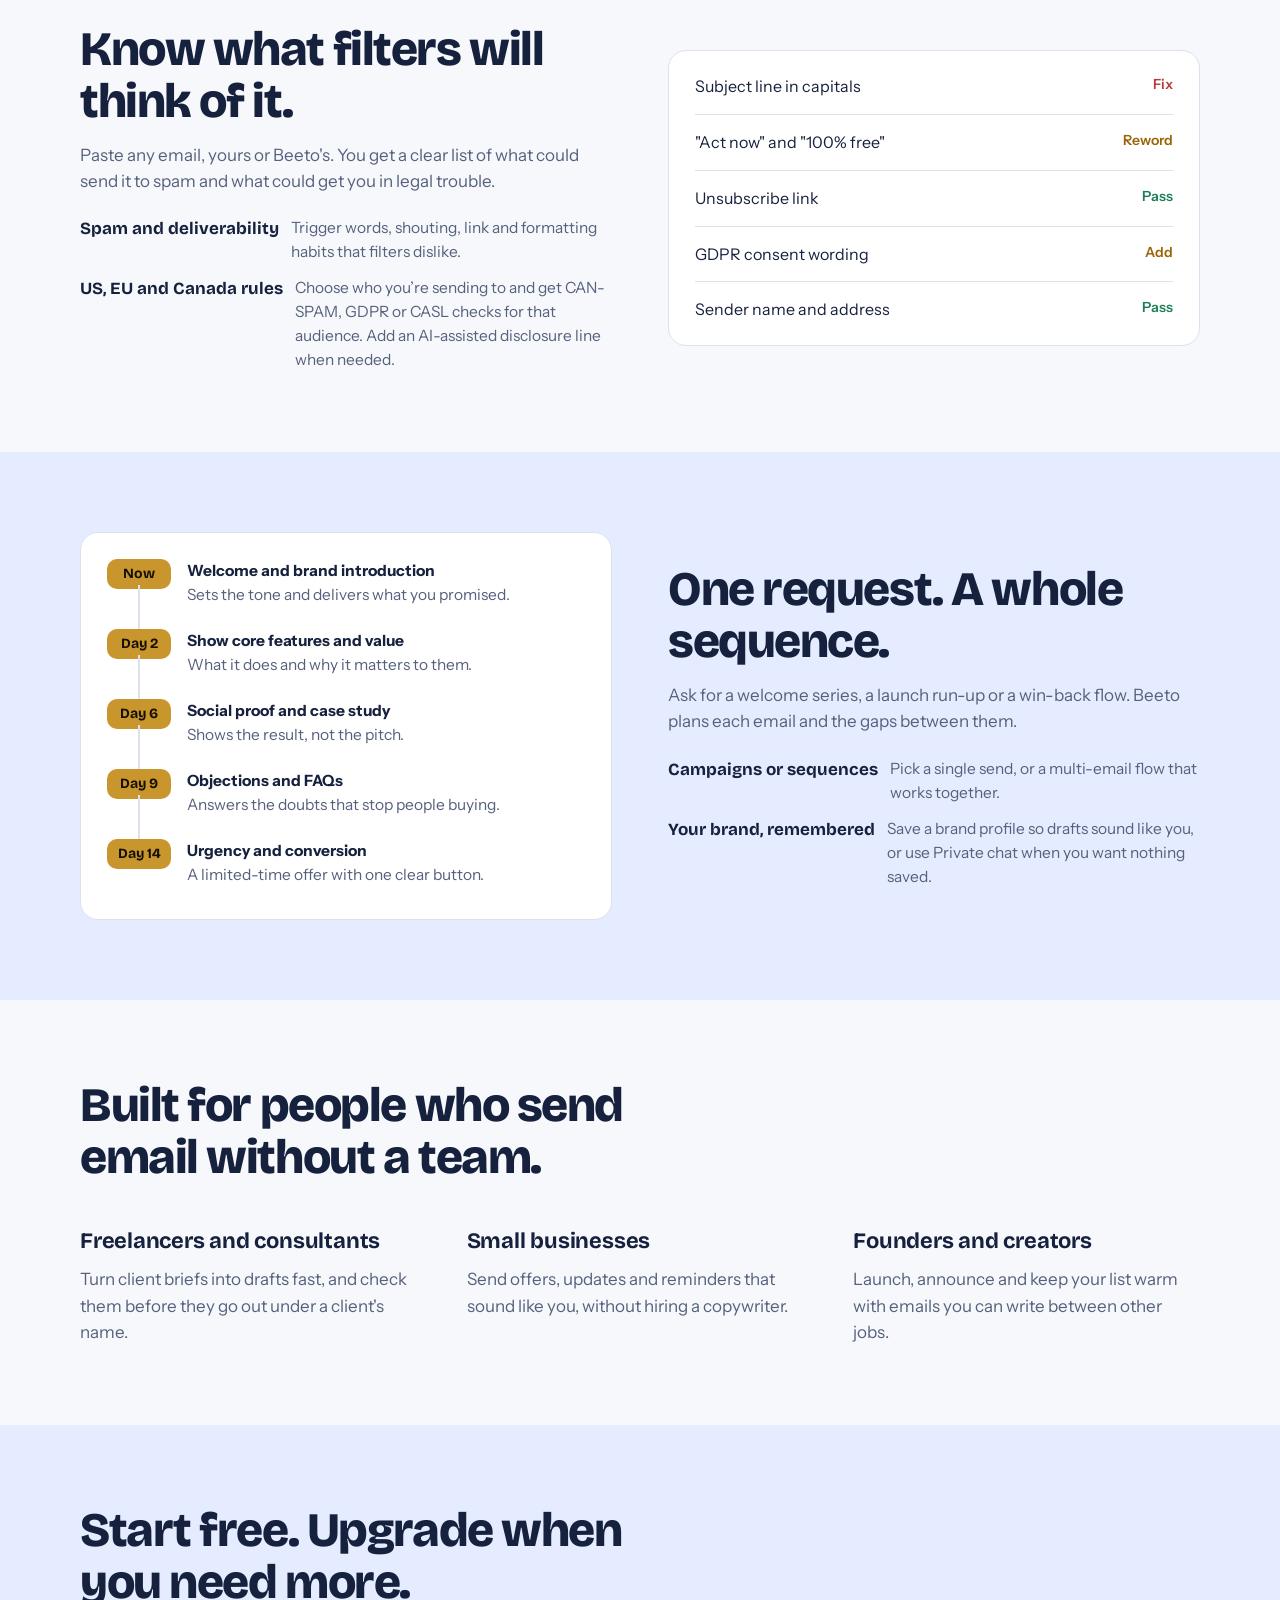
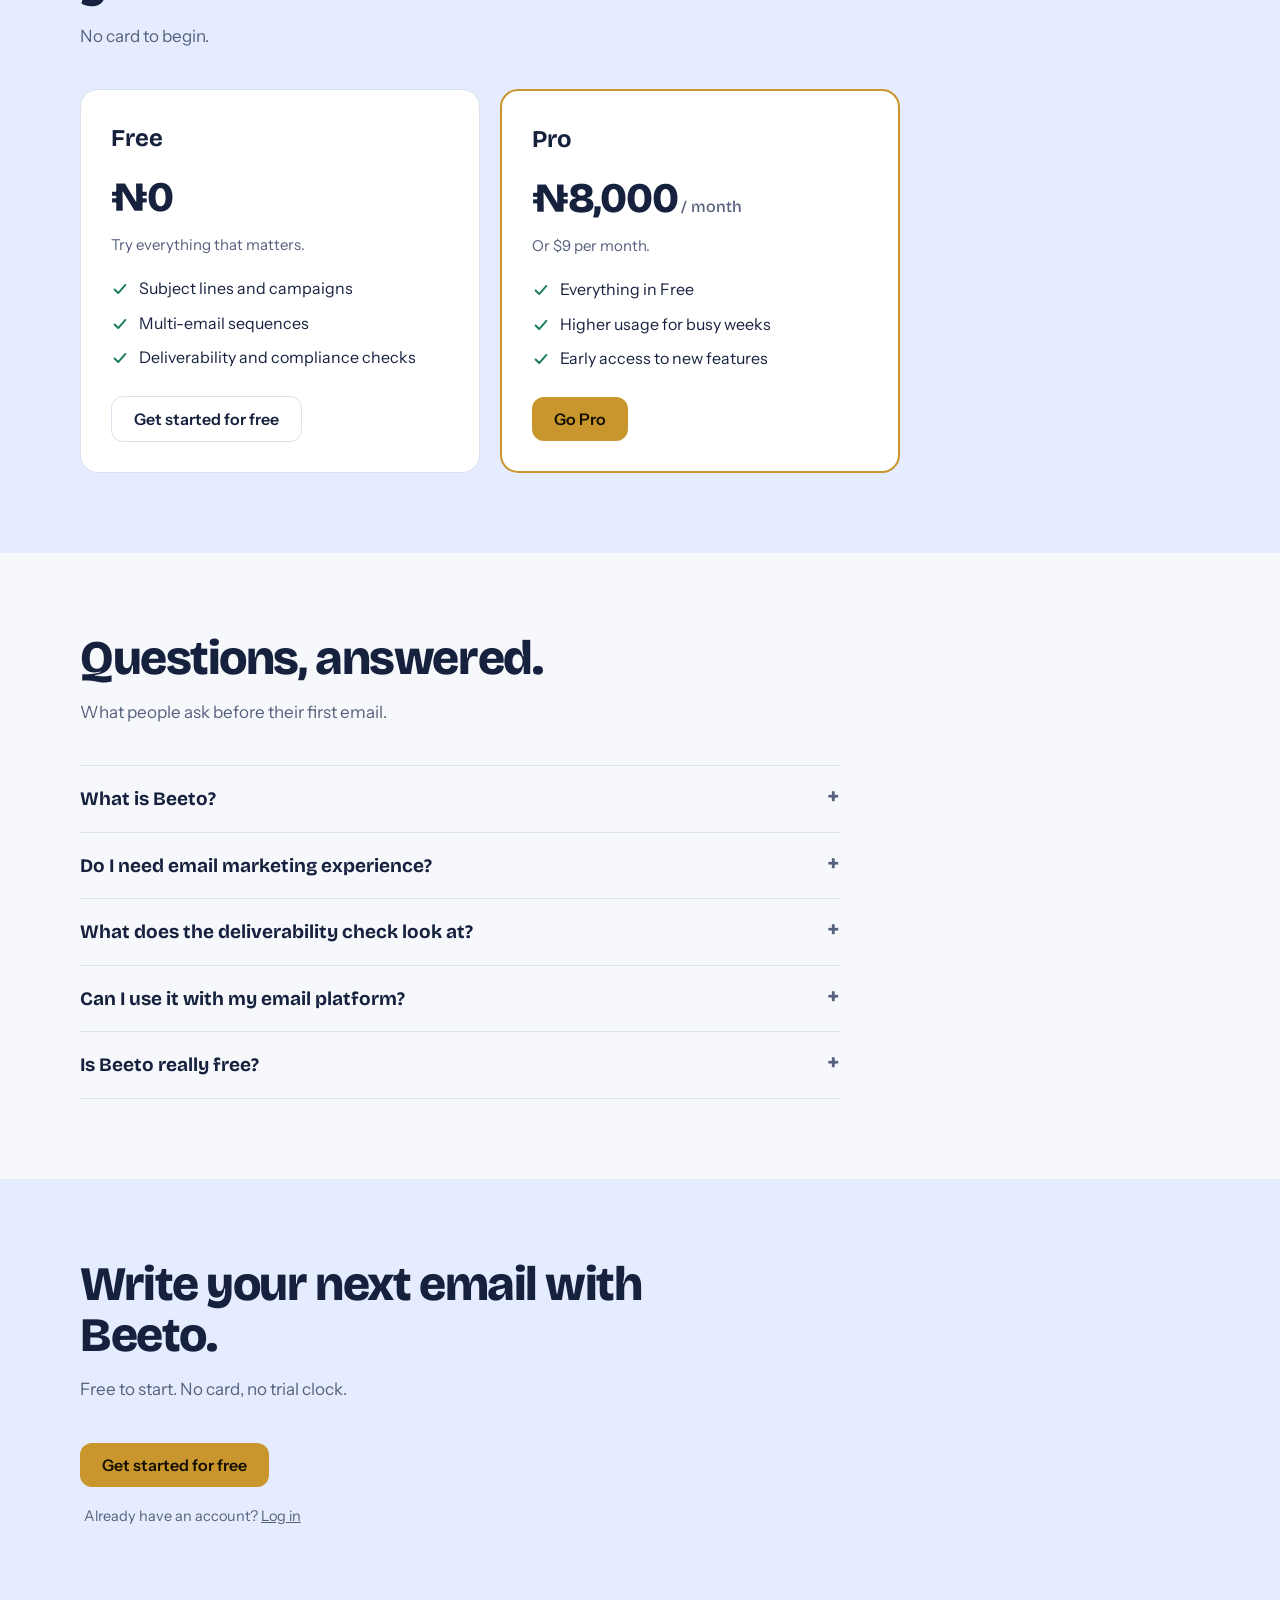
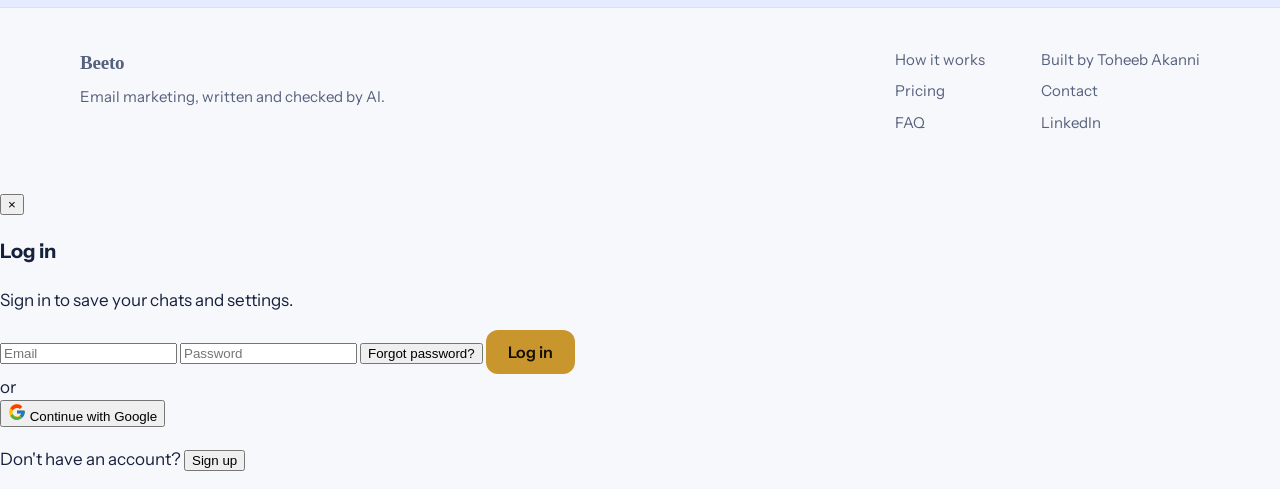
==== commit 6fc1dab4: "Update index.html" ====
--- a/index.html
+++ b/index.html
@@ -466,11 +466,42 @@
   </div>
 </footer>
 
+<div id="landingAuthOverlay" class="la-overlay hidden" role="dialog" aria-modal="true" aria-labelledby="laTitle">
+  <div class="la-modal">
+    <button type="button" class="la-close" id="laCloseBtn" aria-label="Close">&times;</button>
+    <h3 id="laTitle">Log in</h3>
+    <p class="la-sub" id="laSubtext">Sign in to save your chats and settings.</p>
+    <div class="la-error" id="laError"></div>
+    <form id="laForm">
+      <input class="la-field" type="email" id="laEmail" placeholder="Email" required autocomplete="email">
+      <input class="la-field" type="password" id="laPassword" placeholder="Password" required autocomplete="current-password">
+      <button type="button" class="la-forgot" id="laForgotBtn">Forgot password?</button>
+      <button type="submit" class="btn la-submit" id="laSubmitBtn">Log in</button>
+    </form>
+    <div class="la-divider">or</div>
+    <button type="button" class="la-google" id="laGoogleBtn">
+      <svg width="18" height="18" viewBox="0 0 48 48" aria-hidden="true"><path fill="#FFC107" d="M43.6 20.5H42V20H24v8h11.3C33.7 32.7 29.3 36 24 36c-6.6 0-12-5.4-12-12s5.4-12 12-12c3.1 0 5.8 1.1 8 3l6-6C34.5 5.1 29.5 3 24 3 12.4 3 3 12.4 3 24s9.4 21 21 21 21-9.4 21-21c0-1.4-.1-2.4-.4-3.5z"/><path fill="#FF3D00" d="M6.3 14.7l6.6 4.8C14.6 16 19 13 24 13c3.1 0 5.8 1.1 8 3l6-6C34.5 5.1 29.5 3 24 3 15.9 3 8.9 7.6 6.3 14.7z"/><path fill="#4CAF50" d="M24 45c5.2 0 9.9-1.7 13.6-4.7l-6.3-5.3C29.3 36.7 26.8 37.5 24 37.5c-5.3 0-9.7-3.3-11.3-8l-6.5 5C9 40.4 15.9 45 24 45z"/><path fill="#1976D2" d="M43.6 20.5H42V20H24v8h11.3c-.8 2.3-2.3 4.3-4.2 5.7l6.3 5.3C40.9 36.6 45 31.1 45 24c0-1.4-.1-2.4-.4-3.5z"/></svg>
+      Continue with Google
+    </button>
+    <p class="la-toggle" id="laToggleText">Don't have an account? <button type="button" id="laToggleBtn">Sign up</button></p>
+  </div>
+</div>
+
 <script>
 (function(){
   /* Every Log in / Sign up button reads from this line. app.html opens the login popup when it sees ?login=1 or ?signup=1. */
   var URLS={login:"https://beeto.toheebakanni.name.ng/app.html?login=1",signup:"https://beeto.toheebakanni.name.ng/app.html?signup=1"};
-  document.querySelectorAll('[data-auth]').forEach(function(a){a.href=URLS[a.dataset.auth]});
+  document.querySelectorAll('[data-auth]').forEach(function(a){
+  a.href = URLS[a.dataset.auth]; // fallback for new-tab opens or if JS fails
+  a.addEventListener('click', function(e){
+    e.preventDefault();
+    if (window.openLandingAuthModal) {
+      window.openLandingAuthModal(a.dataset.auth === 'signup' ? 'signup' : 'login');
+    } else {
+      window.location.href = a.href;
+    }
+  });
+});
 
   var DATA={
     welcome:{s:["Welcome aboard. Here's where to start","Your first win takes 3 minutes","Glad you're here. One quick question"],p:"Three things to do first, and one to skip.",score:94,c:[["ok","Subject under 50 characters"],["ok","No spam trigger words"],["ok","Unsubscribe link included"],["warn","Add your physical address to the footer (CAN-SPAM)"]]},
@@ -561,6 +592,34 @@
     });
   });
 })();
+
+/* ============================================================
+   Landing-page auth modal — appended to index.html's <style> block.
+   Reuses the page's existing design tokens (--paper, --surface, --ink,
+   --line, --honey, --muted, --ok, --bad, --display, --body) so it
+   matches the rest of the site automatically, including dark mode.
+   ============================================================ */
+.la-overlay{position:fixed;inset:0;background:rgba(10,14,24,.72);backdrop-filter:blur(6px);display:flex;align-items:center;justify-content:center;z-index:999;padding:20px}
+.la-overlay.hidden{display:none}
+.la-modal{background:var(--surface);border:1.5px solid var(--line);border-radius:18px;padding:32px;max-width:400px;width:100%;position:relative;box-shadow:0 24px 60px -20px rgba(0,0,0,.5)}
+.la-close{position:absolute;top:14px;right:14px;background:none;border:0;color:var(--muted);font-size:22px;cursor:pointer;line-height:1;padding:4px}
+.la-close:hover{color:var(--ink)}
+.la-modal h3{font-family:var(--display);font-weight:800;font-size:24px;margin:0 0 6px;text-align:center;letter-spacing:-.01em}
+.la-sub{color:var(--muted);font-size:14.5px;text-align:center;margin:0 0 22px}
+.la-field{display:block;width:100%;font:500 16px var(--body);color:var(--ink);background:var(--paper);border:1.5px solid var(--line);border-radius:10px;padding:12px 14px;margin-bottom:12px}
+.la-field::placeholder{color:var(--muted)}
+.la-forgot{display:block;text-align:right;font-size:13.5px;color:var(--muted);text-decoration:none;margin:-4px 0 16px;cursor:pointer;background:none;border:0;width:100%}
+.la-forgot:hover{color:var(--ink)}
+.la-submit{width:100%;margin-bottom:16px}
+.la-divider{display:flex;align-items:center;gap:10px;color:var(--muted);font-size:13px;margin:6px 0 16px}
+.la-divider::before,.la-divider::after{content:"";flex:1;height:1px;background:var(--line)}
+.la-google{display:flex;align-items:center;justify-content:center;gap:10px;width:100%;font:600 15px var(--body);padding:12px;border-radius:10px;border:1.5px solid var(--line);background:var(--paper);color:var(--ink);cursor:pointer;margin-bottom:14px}
+.la-google:hover{background:var(--sky)}
+.la-toggle{text-align:center;font-size:14.5px;color:var(--muted);margin:0}
+.la-toggle button{background:none;border:0;color:var(--honey-deep);font-weight:600;cursor:pointer;padding:0;font-size:inherit}
+.la-error{background:rgba(185,58,58,.12);color:var(--bad);font-size:13.5px;padding:10px 12px;border-radius:10px;margin-bottom:14px;display:none}
+.la-error.show{display:block}
+
 </script>
 </body>
 </html>
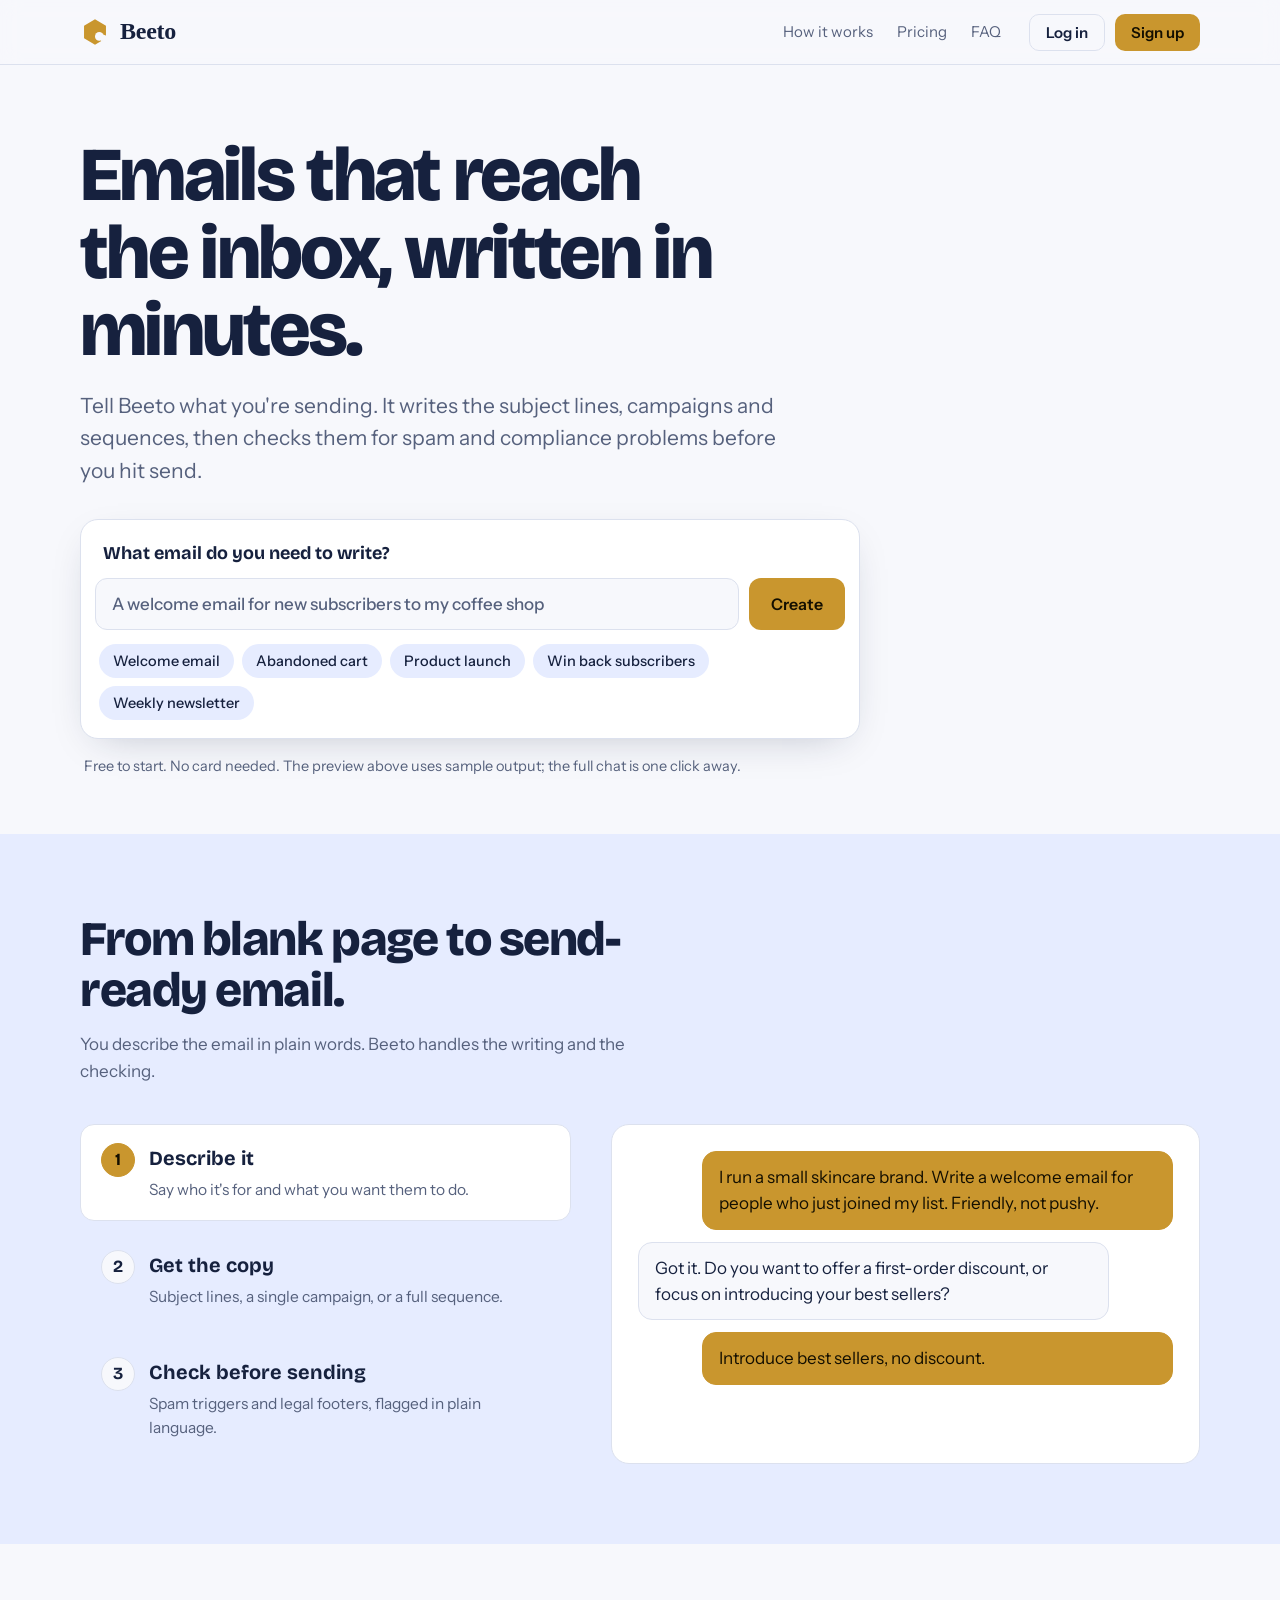
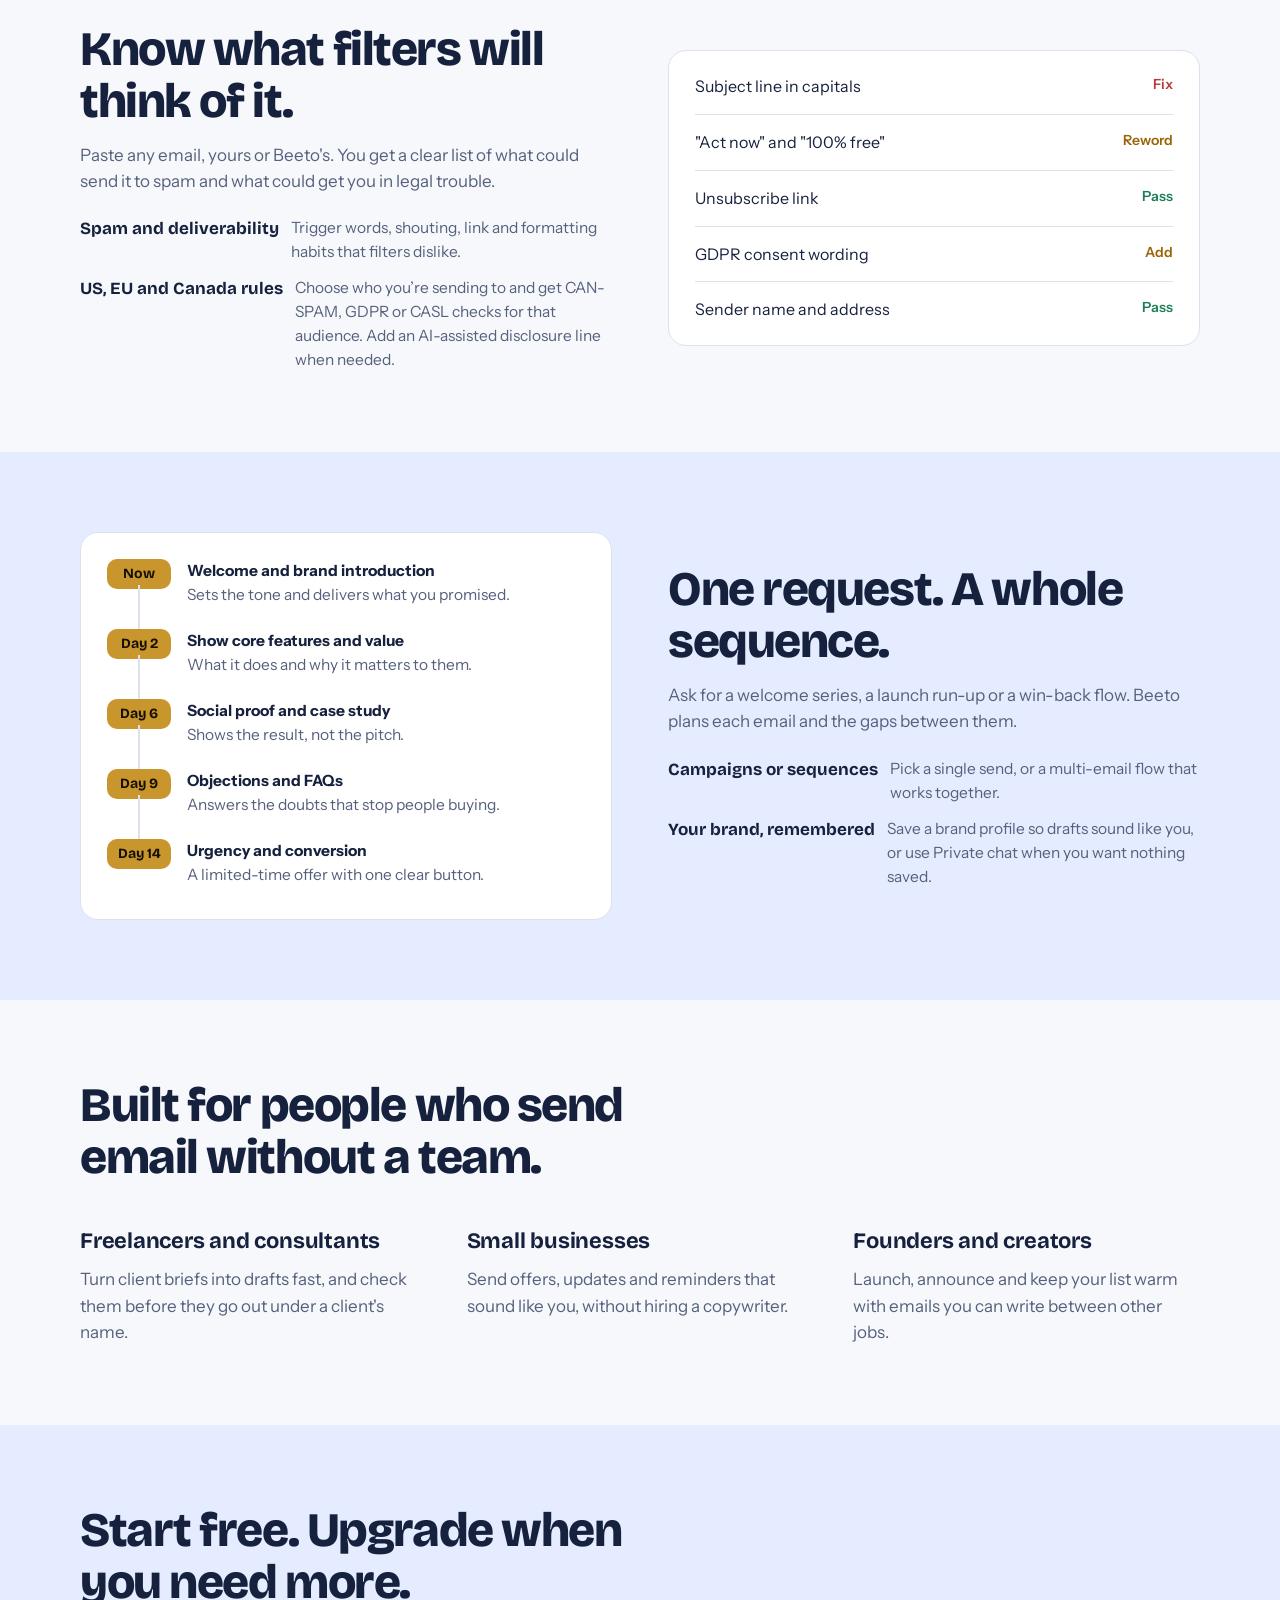
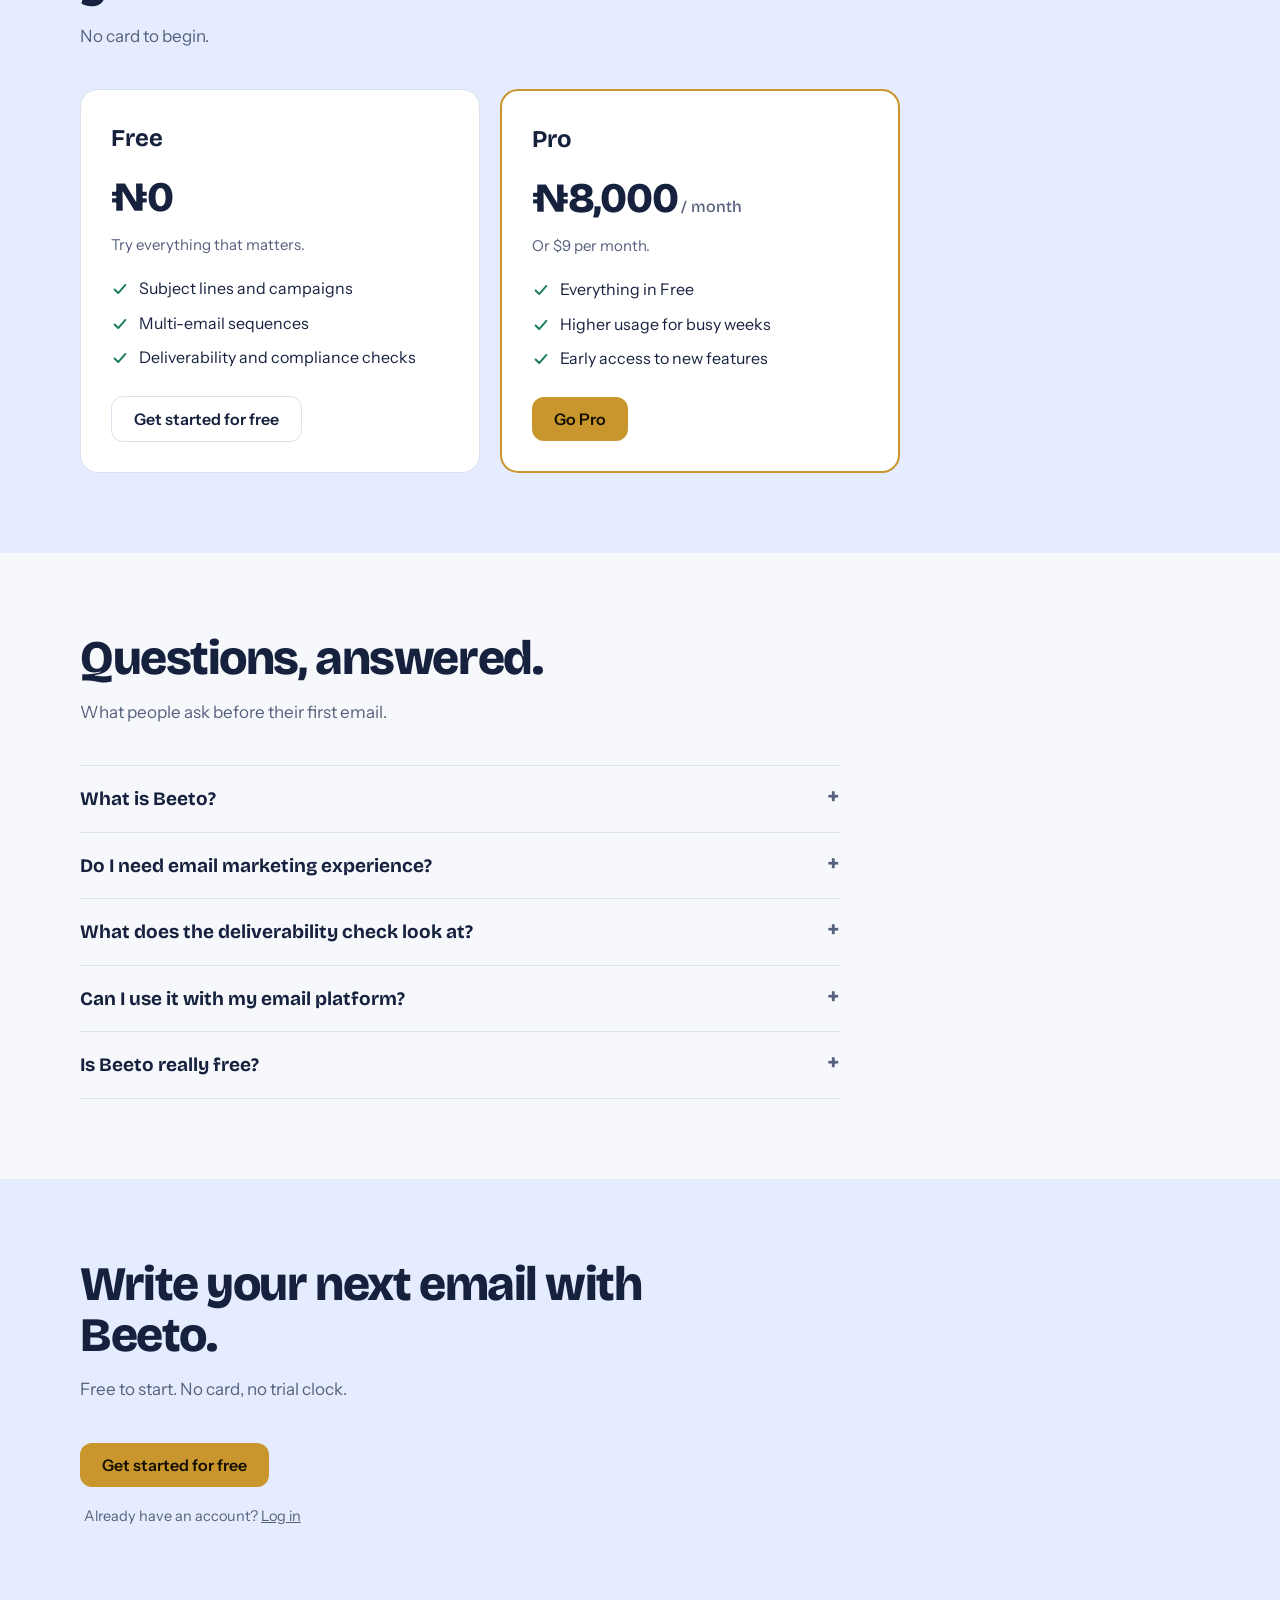
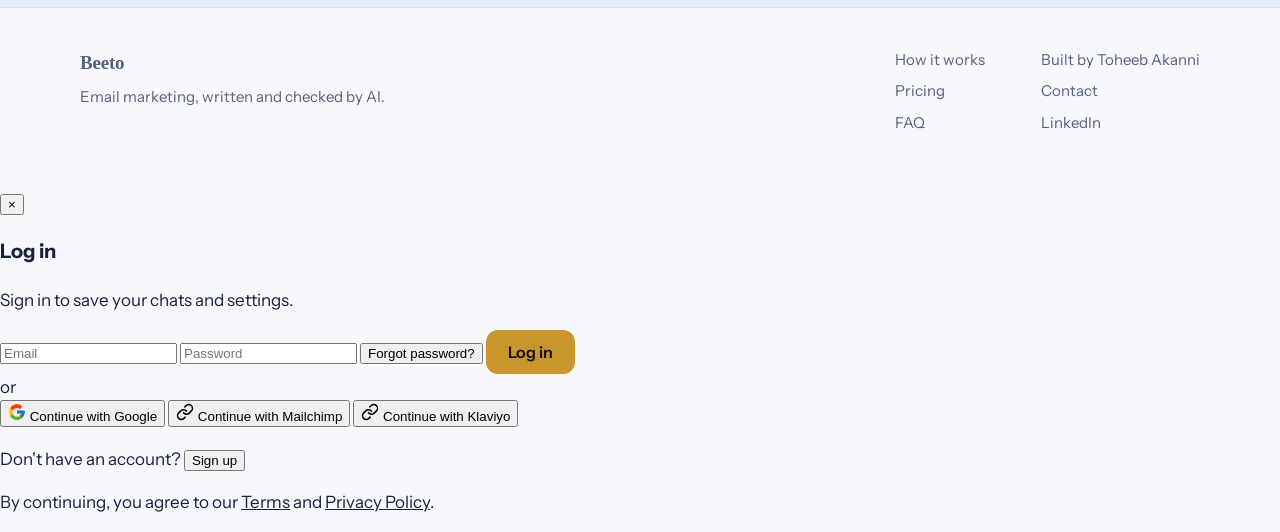
==== commit 51db1426: "Update print statement from 'Hello' to 'Goodbye'" ====
--- a/index.html
+++ b/index.html
@@ -252,6 +252,8 @@
   .reveal{animation:none}
 }
 </style>
+<!-- Login / Sign up modal styles -->
+<link rel="stylesheet" href="landing-auth.css?v=1">
 </head>
 <body>
 
@@ -266,7 +268,7 @@
       <a href="#pricing">Pricing</a>
       <a href="#faq">FAQ</a>
     </nav>
-    <div class="auth"><a class="btn small ghost" data-auth="login" href="https://beeto.toheebakanni.name.ng/">Log in</a><a class="btn small" data-auth="signup" href="https://beeto.toheebakanni.name.ng/">Sign up</a></div>
+    <div class="auth"><a class="btn small ghost" data-auth="login" href="/app.html?login=1">Log in</a><a class="btn small" data-auth="signup" href="/app.html?signup=1">Sign up</a></div>
   </div>
 </header>
 
@@ -412,7 +414,7 @@
           <li><svg width="18" height="18" viewBox="0 0 20 20" fill="none" stroke="currentColor" stroke-width="2.2" stroke-linecap="round" stroke-linejoin="round"><path d="M4 10.5l4 4 8-9"/></svg>Multi-email sequences</li>
           <li><svg width="18" height="18" viewBox="0 0 20 20" fill="none" stroke="currentColor" stroke-width="2.2" stroke-linecap="round" stroke-linejoin="round"><path d="M4 10.5l4 4 8-9"/></svg>Deliverability and compliance checks</li>
         </ul>
-        <a class="btn ghost" data-auth="signup" href="https://beeto.toheebakanni.name.ng/">Get started for free</a>
+        <a class="btn ghost" data-auth="signup" href="/app.html?signup=1">Get started for free</a>
       </div>
       <div class="plan pro">
         <h3>Pro</h3>
@@ -423,7 +425,7 @@
           <li><svg width="18" height="18" viewBox="0 0 20 20" fill="none" stroke="currentColor" stroke-width="2.2" stroke-linecap="round" stroke-linejoin="round"><path d="M4 10.5l4 4 8-9"/></svg>Higher usage for busy weeks</li>
           <li><svg width="18" height="18" viewBox="0 0 20 20" fill="none" stroke="currentColor" stroke-width="2.2" stroke-linecap="round" stroke-linejoin="round"><path d="M4 10.5l4 4 8-9"/></svg>Early access to new features</li>
         </ul>
-        <a class="btn" data-auth="signup" href="https://beeto.toheebakanni.name.ng/">Go Pro</a>
+        <a class="btn" data-auth="signup" href="/app.html?signup=1">Go Pro</a>
       </div>
     </div>
   </div>
@@ -447,8 +449,8 @@
   <div class="wrap">
     <h2>Write your next email with Beeto.</h2>
     <p class="sub">Free to start. No card, no trial clock.</p>
-    <a class="btn" data-auth="signup" href="https://beeto.toheebakanni.name.ng/">Get started for free</a>
-    <p class="fine" style="margin-top:18px">Already have an account? <a data-auth="login" href="https://beeto.toheebakanni.name.ng/">Log in</a></p>
+    <a class="btn" data-auth="signup" href="/app.html?signup=1">Get started for free</a>
+    <p class="fine" style="margin-top:18px">Already have an account? <a data-auth="login" href="/app.html?login=1">Log in</a></p>
   </div>
 </section>
 </main>
@@ -466,42 +468,61 @@
   </div>
 </footer>
 
+<!-- ===================== LOGIN / SIGN UP MODAL ===================== -->
 <div id="landingAuthOverlay" class="la-overlay hidden" role="dialog" aria-modal="true" aria-labelledby="laTitle">
   <div class="la-modal">
     <button type="button" class="la-close" id="laCloseBtn" aria-label="Close">&times;</button>
     <h3 id="laTitle">Log in</h3>
     <p class="la-sub" id="laSubtext">Sign in to save your chats and settings.</p>
-    <div class="la-error" id="laError"></div>
+    <div class="la-error" id="laError" role="alert"></div>
+
     <form id="laForm">
       <input class="la-field" type="email" id="laEmail" placeholder="Email" required autocomplete="email">
       <input class="la-field" type="password" id="laPassword" placeholder="Password" required autocomplete="current-password">
       <button type="button" class="la-forgot" id="laForgotBtn">Forgot password?</button>
       <button type="submit" class="btn la-submit" id="laSubmitBtn">Log in</button>
     </form>
+
     <div class="la-divider">or</div>
+
     <button type="button" class="la-google" id="laGoogleBtn">
       <svg width="18" height="18" viewBox="0 0 48 48" aria-hidden="true"><path fill="#FFC107" d="M43.6 20.5H42V20H24v8h11.3C33.7 32.7 29.3 36 24 36c-6.6 0-12-5.4-12-12s5.4-12 12-12c3.1 0 5.8 1.1 8 3l6-6C34.5 5.1 29.5 3 24 3 12.4 3 3 12.4 3 24s9.4 21 21 21 21-9.4 21-21c0-1.4-.1-2.4-.4-3.5z"/><path fill="#FF3D00" d="M6.3 14.7l6.6 4.8C14.6 16 19 13 24 13c3.1 0 5.8 1.1 8 3l6-6C34.5 5.1 29.5 3 24 3 15.9 3 8.9 7.6 6.3 14.7z"/><path fill="#4CAF50" d="M24 45c5.2 0 9.9-1.7 13.6-4.7l-6.3-5.3C29.3 36.7 26.8 37.5 24 37.5c-5.3 0-9.7-3.3-11.3-8l-6.5 5C9 40.4 15.9 45 24 45z"/><path fill="#1976D2" d="M43.6 20.5H42V20H24v8h11.3c-.8 2.3-2.3 4.3-4.2 5.7l6.3 5.3C40.9 36.6 45 31.1 45 24c0-1.4-.1-2.4-.4-3.5z"/></svg>
       Continue with Google
     </button>
-    <p class="la-toggle" id="laToggleText">Don't have an account? <button type="button" id="laToggleBtn">Sign up</button></p>
+
+    <button type="button" class="la-google" id="laMailchimpBtn">
+      <svg width="18" height="18" viewBox="0 0 24 24" fill="none" stroke="currentColor" stroke-width="2" stroke-linecap="round" stroke-linejoin="round" aria-hidden="true"><path d="M10 13a5 5 0 0 0 7.54.54l3-3a5 5 0 0 0-7.07-7.07l-1.72 1.71"/><path d="M14 11a5 5 0 0 0-7.54-.54l-3 3a5 5 0 0 0 7.07 7.07l1.71-1.71"/></svg>
+      Continue with Mailchimp
+    </button>
+
+    <button type="button" class="la-google" id="laKlaviyoBtn">
+      <svg width="18" height="18" viewBox="0 0 24 24" fill="none" stroke="currentColor" stroke-width="2" stroke-linecap="round" stroke-linejoin="round" aria-hidden="true"><path d="M10 13a5 5 0 0 0 7.54.54l3-3a5 5 0 0 0-7.07-7.07l-1.72 1.71"/><path d="M14 11a5 5 0 0 0-7.54-.54l-3 3a5 5 0 0 0 7.07 7.07l1.71-1.71"/></svg>
+      Continue with Klaviyo
+    </button>
+
+    <p class="la-toggle">
+      <span id="laToggleLabel">Don't have an account?</span>
+      <button type="button" id="laToggleBtn">Sign up</button>
+    </p>
+
+    <p class="la-legal">By continuing, you agree to our <a href="/terms.html">Terms</a> and <a href="/privacy.html">Privacy Policy</a>.</p>
   </div>
 </div>
 
 <script>
 (function(){
-  /* Every Log in / Sign up button reads from this line. app.html opens the login popup when it sees ?login=1 or ?signup=1. */
-  var URLS={login:"https://beeto.toheebakanni.name.ng/app.html?login=1",signup:"https://beeto.toheebakanni.name.ng/app.html?signup=1"};
+  /* Log in / Sign up buttons. If landing-auth.js loaded, they open the modal on this page.
+     If not, they just follow the href to app.html, where the app's own modal opens. */
+  var URLS={login:"/app.html?login=1",signup:"/app.html?signup=1"};
   document.querySelectorAll('[data-auth]').forEach(function(a){
-  a.href = URLS[a.dataset.auth]; // fallback for new-tab opens or if JS fails
-  a.addEventListener('click', function(e){
-    e.preventDefault();
-    if (window.openLandingAuthModal) {
-      window.openLandingAuthModal(a.dataset.auth === 'signup' ? 'signup' : 'login');
-    } else {
-      window.location.href = a.href;
-    }
+    a.href=URLS[a.dataset.auth];
+    a.addEventListener('click',function(e){
+      if(window.openLandingAuthModal){
+        e.preventDefault();
+        window.openLandingAuthModal(a.dataset.auth==='signup'?'signup':'login');
+      }
+    });
   });
-});
 
   var DATA={
     welcome:{s:["Welcome aboard. Here's where to start","Your first win takes 3 minutes","Glad you're here. One quick question"],p:"Three things to do first, and one to skip.",score:94,c:[["ok","Subject under 50 characters"],["ok","No spam trigger words"],["ok","Unsubscribe link included"],["warn","Add your physical address to the footer (CAN-SPAM)"]]},
@@ -547,14 +568,13 @@
 
 
   /* ---- Fill these in. Sections stay hidden while the lists are empty. ----
-     SCREENSHOTS: use data: URIs (base64). Remote image links are blocked on published pages.
+     SCREENSHOTS: use data: URIs (base64) or files like "/img/shot1.webp".
      TESTIMONIALS: only add real quotes from real users, with their permission. */
-  var SCREENSHOTS=[
-    {"src": "[data-uri]", "alt": "Beeto writing a 5-email introduction sequence", "caption": "Ask for a full sequence and get every email planned, with timing."},
-    {"src": "[data-uri]", "alt": "An email written by Beeto with subject lines, preheader, body and call to action", "caption": "Each email comes with subject lines, a preheader, body copy, a call to action and recommended font sizes."},
-    {"src": "[data-uri]", "alt": "Sequence mode with email count and email type options", "caption": "Choose campaign or sequence mode, how many emails, and the email type."},
-    {"src": "[data-uri]", "alt": "Beeto settings for tone and audience compliance rules", "caption": "Set your tone and the rules for your audience: US, EU or Canada."}
-  ];
+
+  /* >>> PASTE YOUR ORIGINAL "var SCREENSHOTS=[ ... ];" LINE OVER THE NEXT LINE <<<
+     (the "See Beeto at work" section stays hidden until this has images) */
+  var SCREENSHOTS=[];
+
   var TESTIMONIALS=[
     // Add real quotes here (with permission). The section stays hidden while this list is empty.
     // {quote:"...", name:"Full name", role:"Role, business"}
@@ -592,34 +612,10 @@
     });
   });
 })();
-
-/* ============================================================
-   Landing-page auth modal — appended to index.html's <style> block.
-   Reuses the page's existing design tokens (--paper, --surface, --ink,
-   --line, --honey, --muted, --ok, --bad, --display, --body) so it
-   matches the rest of the site automatically, including dark mode.
-   ============================================================ */
-.la-overlay{position:fixed;inset:0;background:rgba(10,14,24,.72);backdrop-filter:blur(6px);display:flex;align-items:center;justify-content:center;z-index:999;padding:20px}
-.la-overlay.hidden{display:none}
-.la-modal{background:var(--surface);border:1.5px solid var(--line);border-radius:18px;padding:32px;max-width:400px;width:100%;position:relative;box-shadow:0 24px 60px -20px rgba(0,0,0,.5)}
-.la-close{position:absolute;top:14px;right:14px;background:none;border:0;color:var(--muted);font-size:22px;cursor:pointer;line-height:1;padding:4px}
-.la-close:hover{color:var(--ink)}
-.la-modal h3{font-family:var(--display);font-weight:800;font-size:24px;margin:0 0 6px;text-align:center;letter-spacing:-.01em}
-.la-sub{color:var(--muted);font-size:14.5px;text-align:center;margin:0 0 22px}
-.la-field{display:block;width:100%;font:500 16px var(--body);color:var(--ink);background:var(--paper);border:1.5px solid var(--line);border-radius:10px;padding:12px 14px;margin-bottom:12px}
-.la-field::placeholder{color:var(--muted)}
-.la-forgot{display:block;text-align:right;font-size:13.5px;color:var(--muted);text-decoration:none;margin:-4px 0 16px;cursor:pointer;background:none;border:0;width:100%}
-.la-forgot:hover{color:var(--ink)}
-.la-submit{width:100%;margin-bottom:16px}
-.la-divider{display:flex;align-items:center;gap:10px;color:var(--muted);font-size:13px;margin:6px 0 16px}
-.la-divider::before,.la-divider::after{content:"";flex:1;height:1px;background:var(--line)}
-.la-google{display:flex;align-items:center;justify-content:center;gap:10px;width:100%;font:600 15px var(--body);padding:12px;border-radius:10px;border:1.5px solid var(--line);background:var(--paper);color:var(--ink);cursor:pointer;margin-bottom:14px}
-.la-google:hover{background:var(--sky)}
-.la-toggle{text-align:center;font-size:14.5px;color:var(--muted);margin:0}
-.la-toggle button{background:none;border:0;color:var(--honey-deep);font-weight:600;cursor:pointer;padding:0;font-size:inherit}
-.la-error{background:rgba(185,58,58,.12);color:var(--bad);font-size:13.5px;padding:10px 12px;border-radius:10px;margin-bottom:14px;display:none}
-.la-error.show{display:block}
-
 </script>
+
+<!-- Supabase library first, then the modal logic that uses it -->
+<script src="https://cdn.jsdelivr.net/npm/@supabase/supabase-js@2/dist/umd/supabase.min.js"></script>
+<script src="landing-auth.js?v=1"></script>
 </body>
 </html>
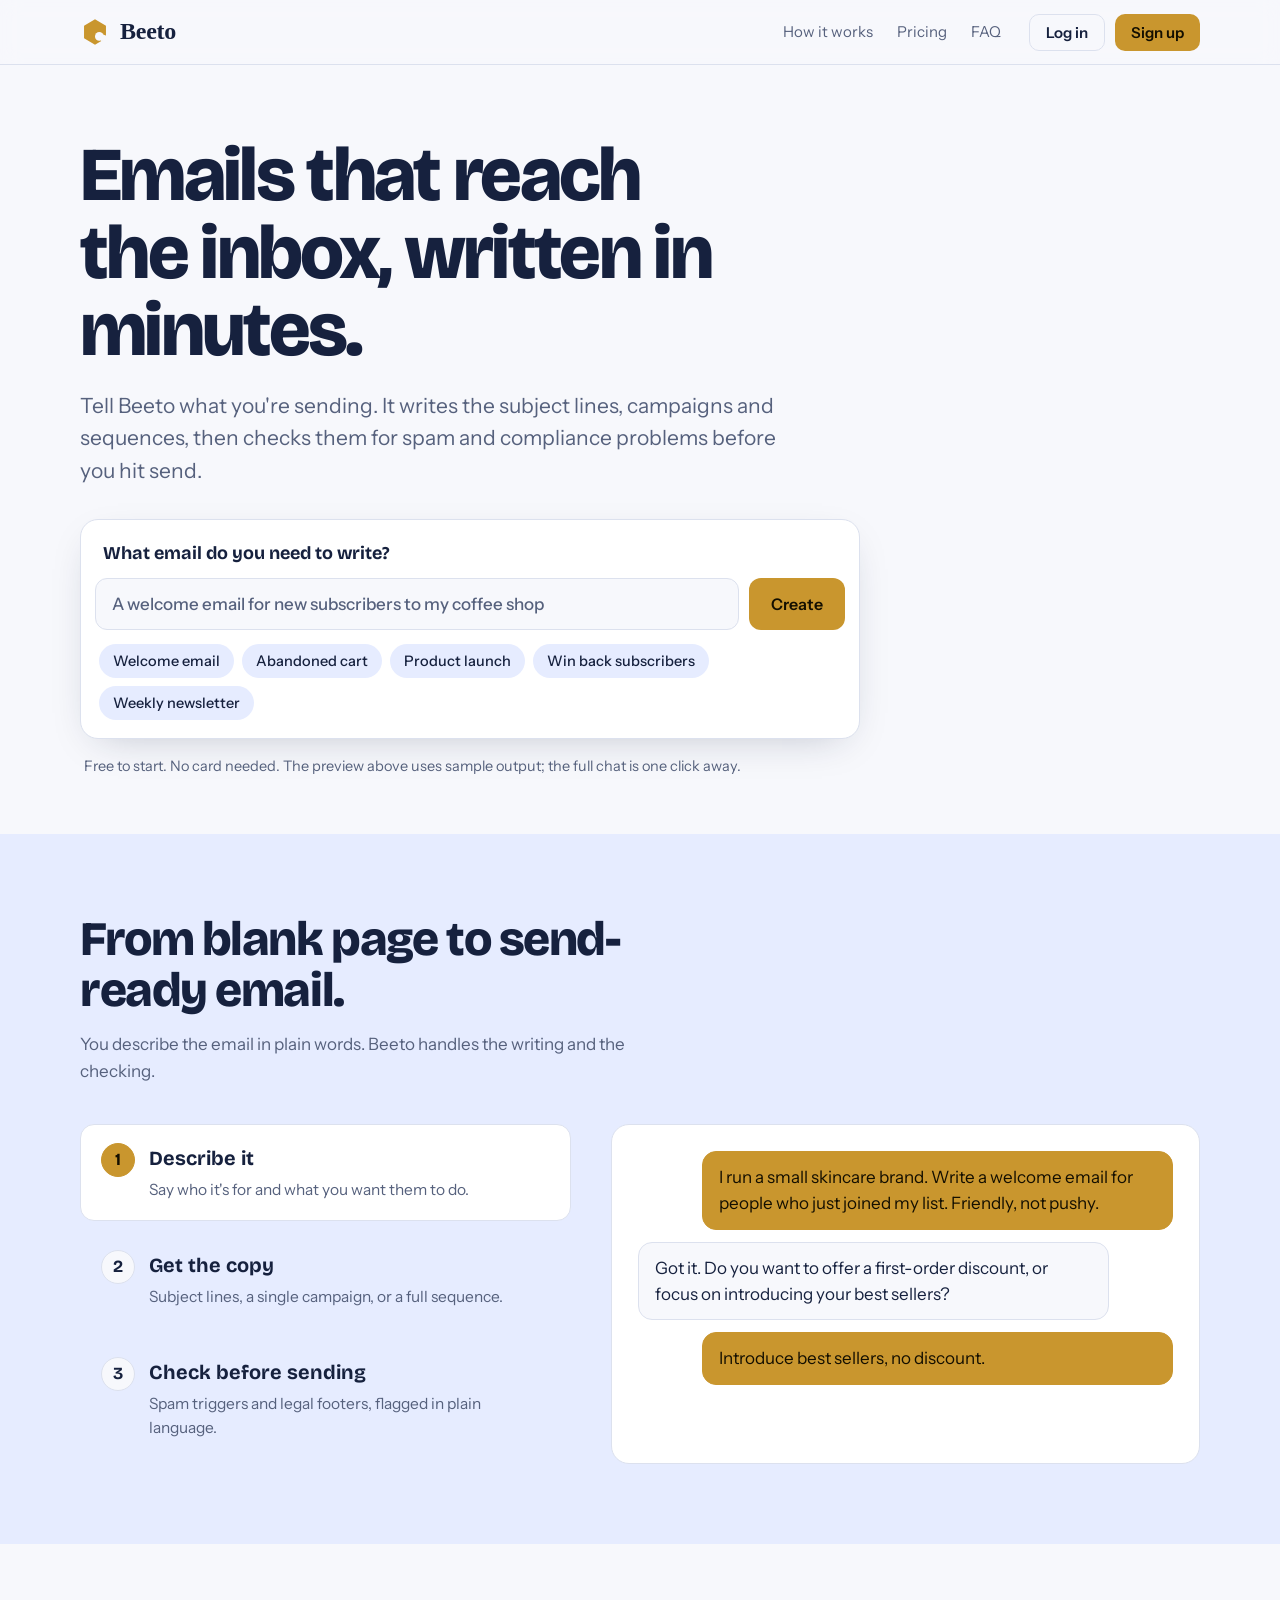
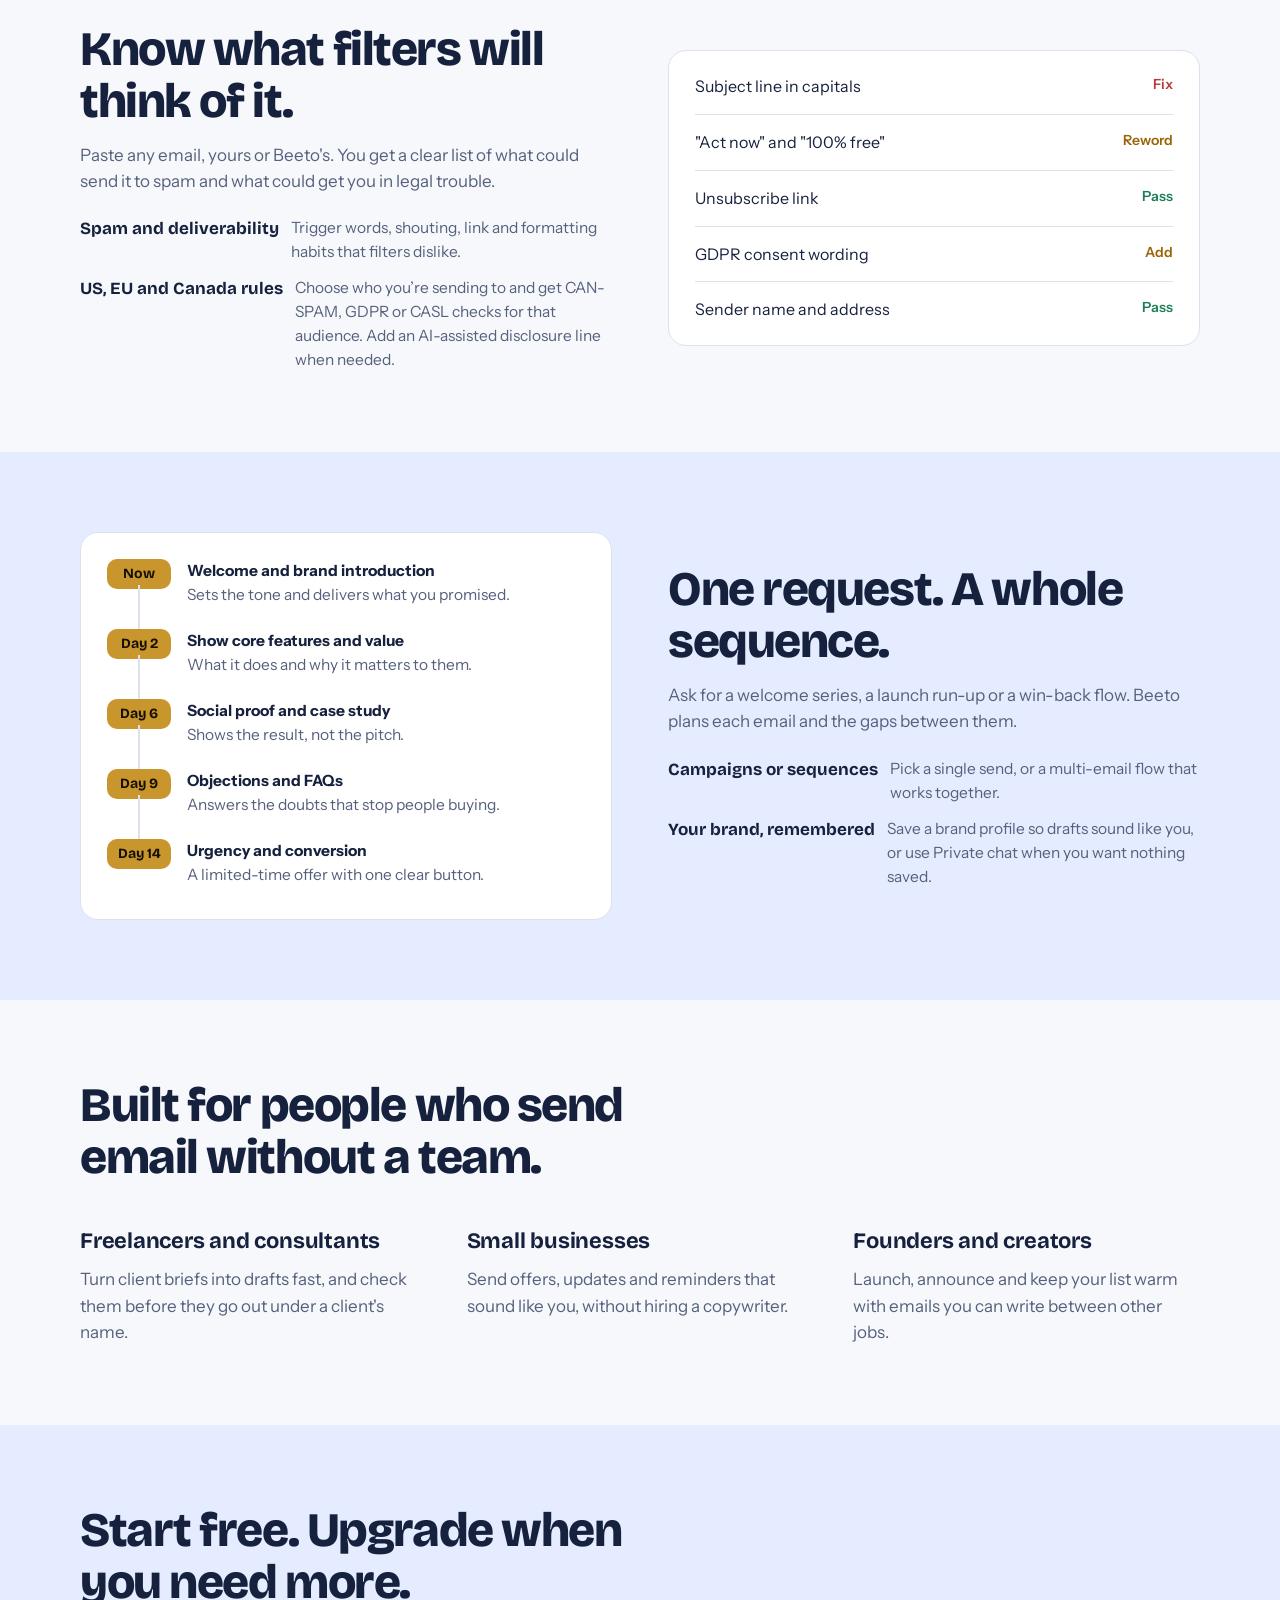
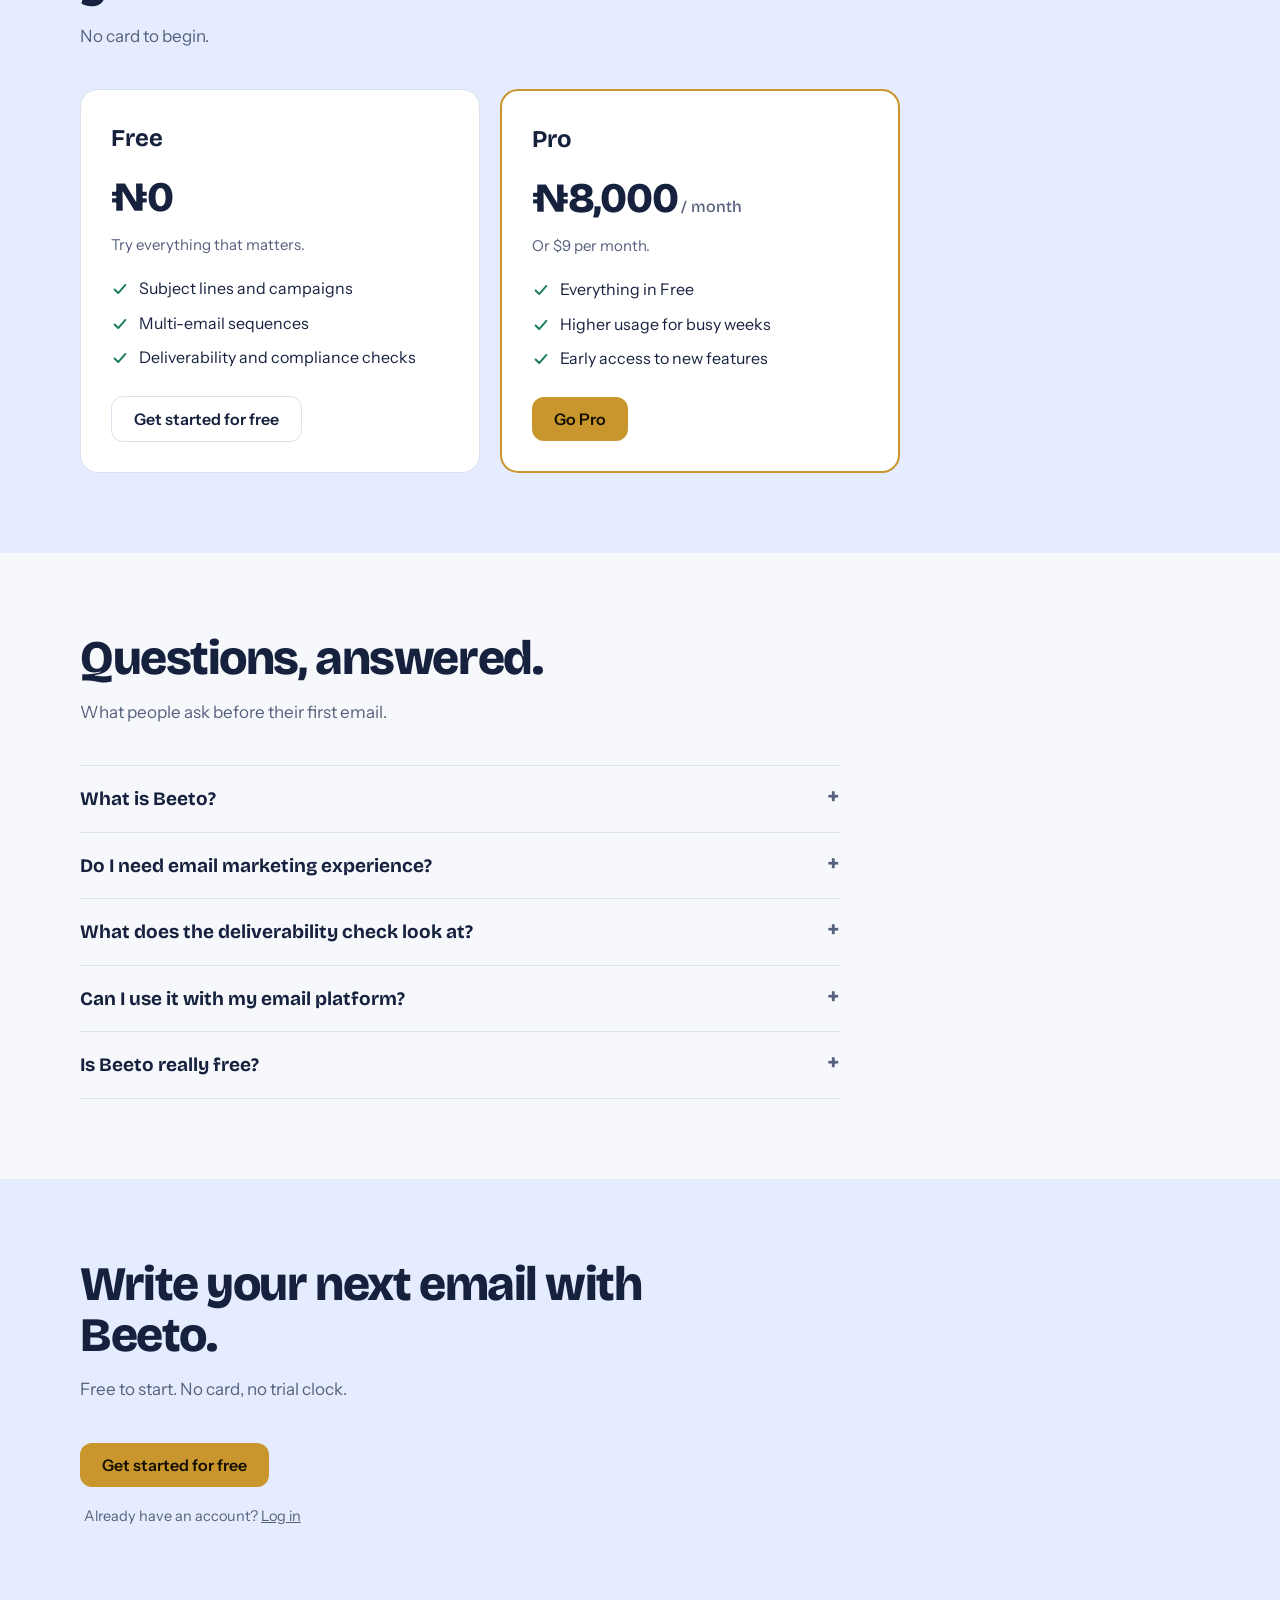
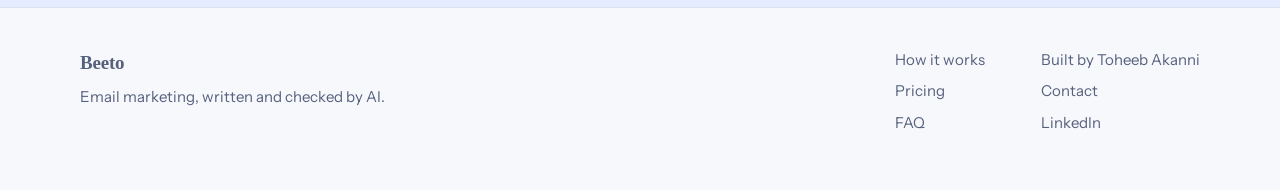
==== commit 9b9a8282: "Update index.html" ====
--- a/index.html
+++ b/index.html
@@ -491,14 +491,14 @@
     </button>
 
     <button type="button" class="la-google" id="laMailchimpBtn">
-      <svg width="18" height="18" viewBox="0 0 24 24" fill="none" stroke="currentColor" stroke-width="2" stroke-linecap="round" stroke-linejoin="round" aria-hidden="true"><path d="M10 13a5 5 0 0 0 7.54.54l3-3a5 5 0 0 0-7.07-7.07l-1.72 1.71"/><path d="M14 11a5 5 0 0 0-7.54-.54l-3 3a5 5 0 0 0 7.07 7.07l1.71-1.71"/></svg>
-      Continue with Mailchimp
-    </button>
-
-    <button type="button" class="la-google" id="laKlaviyoBtn">
-      <svg width="18" height="18" viewBox="0 0 24 24" fill="none" stroke="currentColor" stroke-width="2" stroke-linecap="round" stroke-linejoin="round" aria-hidden="true"><path d="M10 13a5 5 0 0 0 7.54.54l3-3a5 5 0 0 0-7.07-7.07l-1.72 1.71"/><path d="M14 11a5 5 0 0 0-7.54-.54l-3 3a5 5 0 0 0 7.07 7.07l1.71-1.71"/></svg>
-      Continue with Klaviyo
-    </button>
+     <img src="/mailchimp.svg" width="22" height="22" alt="">
+     Continue with Mailchimp
+   </button>
+
+   <button type="button" class="la-google" id="laKlaviyoBtn">
+     <img src="/klaviyo.svg" width="22" height="22" alt="">
+     Continue with Klaviyo
+   </button>
 
     <p class="la-toggle">
       <span id="laToggleLabel">Don't have an account?</span>
--- a/landing-auth.css
+++ b/landing-auth.css
@@ -0,0 +1,28 @@
+/* Beeto landing page: login / sign-up popup (markup already lives in index.html). */
+.la-overlay{position:fixed;inset:0;z-index:100;display:flex;align-items:center;justify-content:center;padding:20px;background:rgba(6,10,18,.62);backdrop-filter:blur(3px);-webkit-backdrop-filter:blur(3px)}
+.la-overlay.hidden{display:none!important}
+.la-modal{position:relative;width:100%;max-width:400px;max-height:calc(100dvh - 40px);overflow-y:auto;padding:34px 28px 26px;border-radius:18px;text-align:center;color:#EDEAE0;background:#131A26;background-image:radial-gradient(circle at 15% 10%,rgba(201,150,46,.10),transparent 45%),radial-gradient(circle at 85% 90%,rgba(201,150,46,.07),transparent 45%);border:1px solid #263047;box-shadow:0 24px 70px -20px rgba(0,0,0,.65);animation:laIn .25s ease both}
+@keyframes laIn{from{opacity:0;transform:translateY(14px) scale(.98)}to{opacity:1;transform:none}}
+.la-close{position:absolute;top:10px;right:12px;width:36px;height:36px;border:0;border-radius:50%;background:transparent;color:#8B93A7;font-size:24px;line-height:1;cursor:pointer}
+.la-close:hover{color:#EDEAE0;background:rgba(255,255,255,.06)}
+.la-modal h3{margin:0 0 6px;font-family:Georgia,'Times New Roman',serif;font-size:28px;font-weight:700;letter-spacing:-.01em;color:#EDEAE0}
+.la-sub{margin:0 0 20px;font-size:14.5px;line-height:1.45;color:#8B93A7}
+.la-error{display:none;margin:0 0 14px;padding:10px 12px;border-radius:10px;font-size:13.5px;text-align:left;color:#F0907A;background:rgba(224,118,90,.10);border:1px solid rgba(224,118,90,.35)}
+.la-error.show{display:block}
+.la-error.ok{color:#8FD0A0;background:rgba(125,184,138,.10);border-color:rgba(125,184,138,.35)}
+#laForm{display:flex;flex-direction:column;gap:10px}
+.la-field{width:100%;padding:14px;border-radius:12px;border:1px solid #263047;background:#0E141E;color:#EDEAE0;font:500 15.5px 'Instrument Sans',system-ui,sans-serif}
+.la-field::placeholder{color:#8B93A7}
+.la-field:focus{outline:2px solid #C9962E;outline-offset:1px;border-color:transparent}
+.la-forgot{align-self:flex-end;margin:0;padding:2px 0;border:0;background:none;color:#D9A93C;font:500 13.5px 'Instrument Sans',system-ui,sans-serif;text-decoration:underline;cursor:pointer}
+.la-submit{width:100%;margin-top:4px;padding:14px 22px;border-radius:12px;font-size:16px}
+.la-submit:disabled{opacity:.6;cursor:wait}
+.la-divider{display:flex;align-items:center;gap:12px;margin:18px 0;font-size:13px;color:#8B93A7}
+.la-divider::before,.la-divider::after{content:"";flex:1;height:1px;background:#263047}
+.la-google{display:flex;align-items:center;justify-content:center;gap:10px;width:100%;margin:0 0 10px;padding:13px 16px;border-radius:12px;border:1px solid #263047;background:#fff;color:#1F1F1F;font:600 15px 'Instrument Sans',system-ui,sans-serif;cursor:pointer;transition:background .15s}
+.la-google:hover{background:#f1f1f1}
+.la-toggle{margin:16px 0 0;font-size:14px;color:#8B93A7}
+.la-toggle button{margin-left:4px;padding:0;border:0;background:none;color:#D9A93C;font:600 14px 'Instrument Sans',system-ui,sans-serif;text-decoration:underline;cursor:pointer}
+.la-legal{margin:14px 0 0;font-size:12px;line-height:1.5;color:#8B93A7}
+.la-legal a{color:#D9A93C}
+@media (prefers-reduced-motion:reduce){.la-modal{animation:none}}
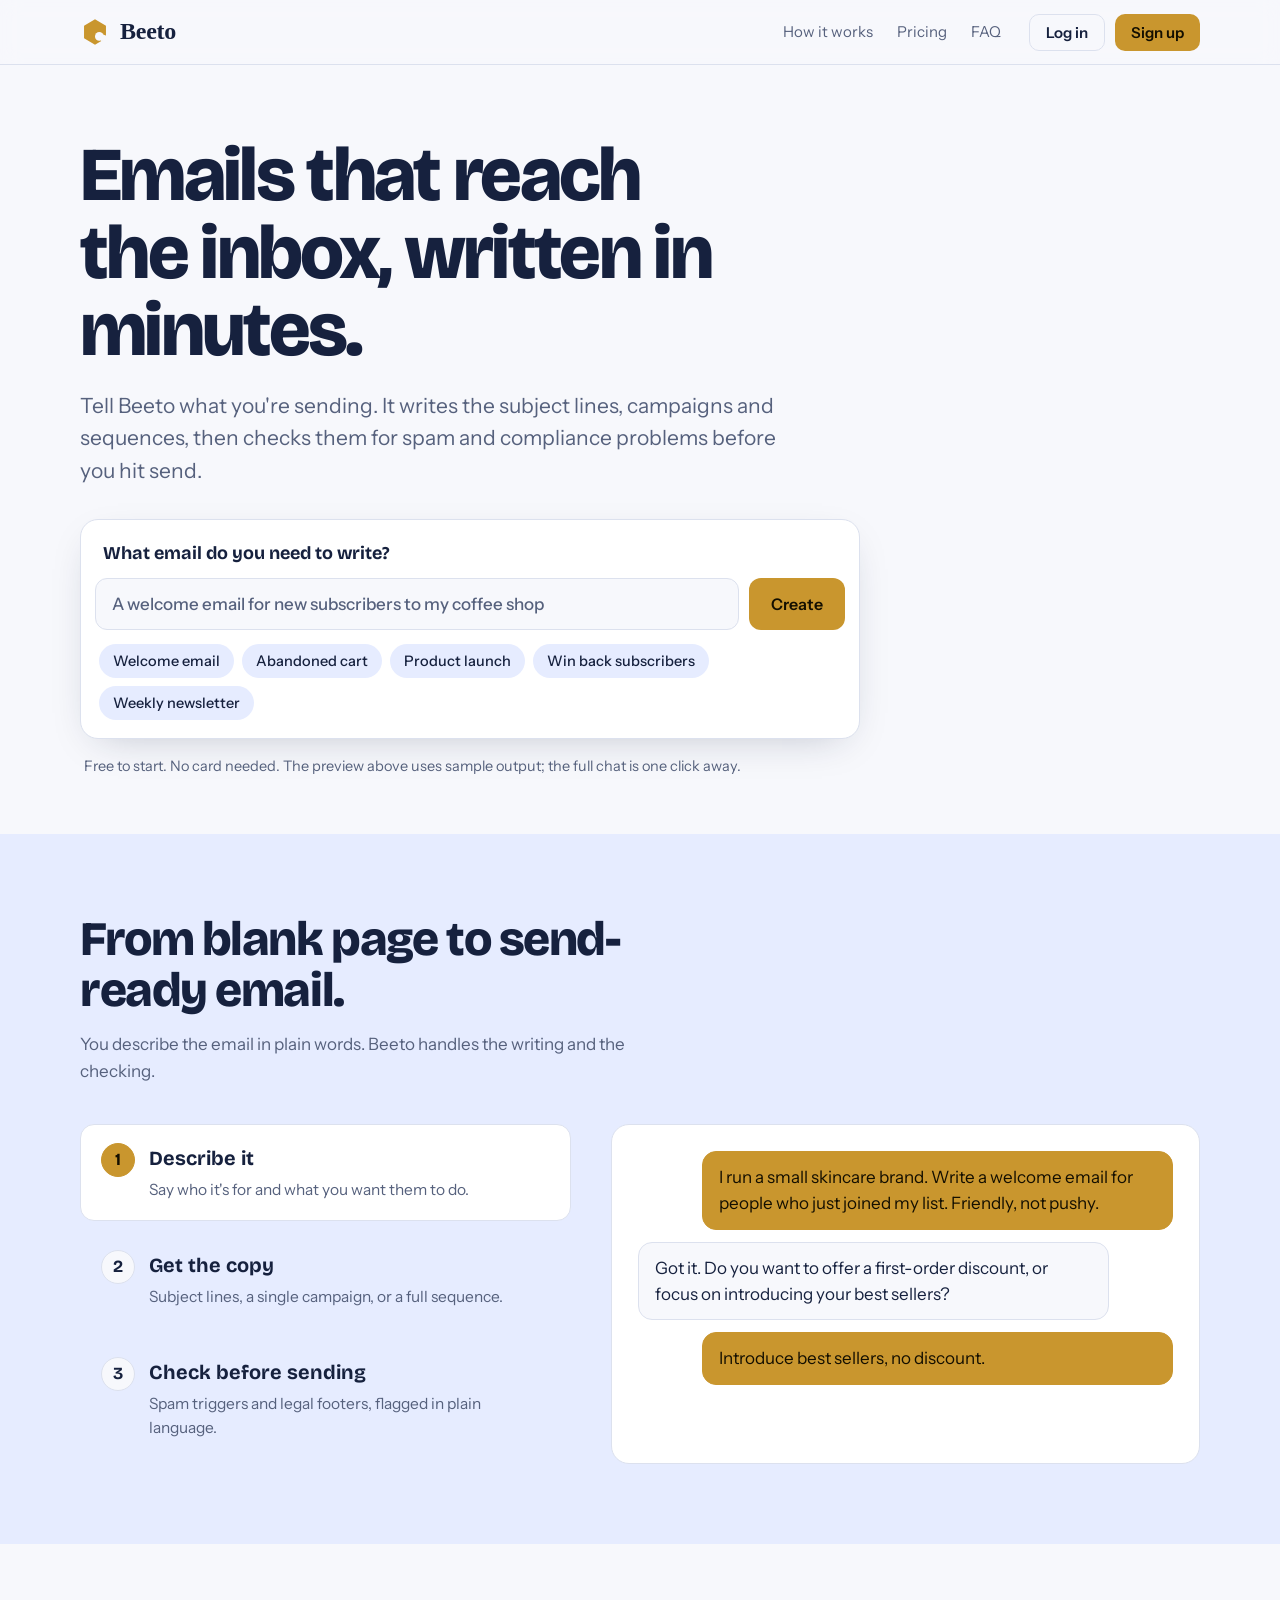
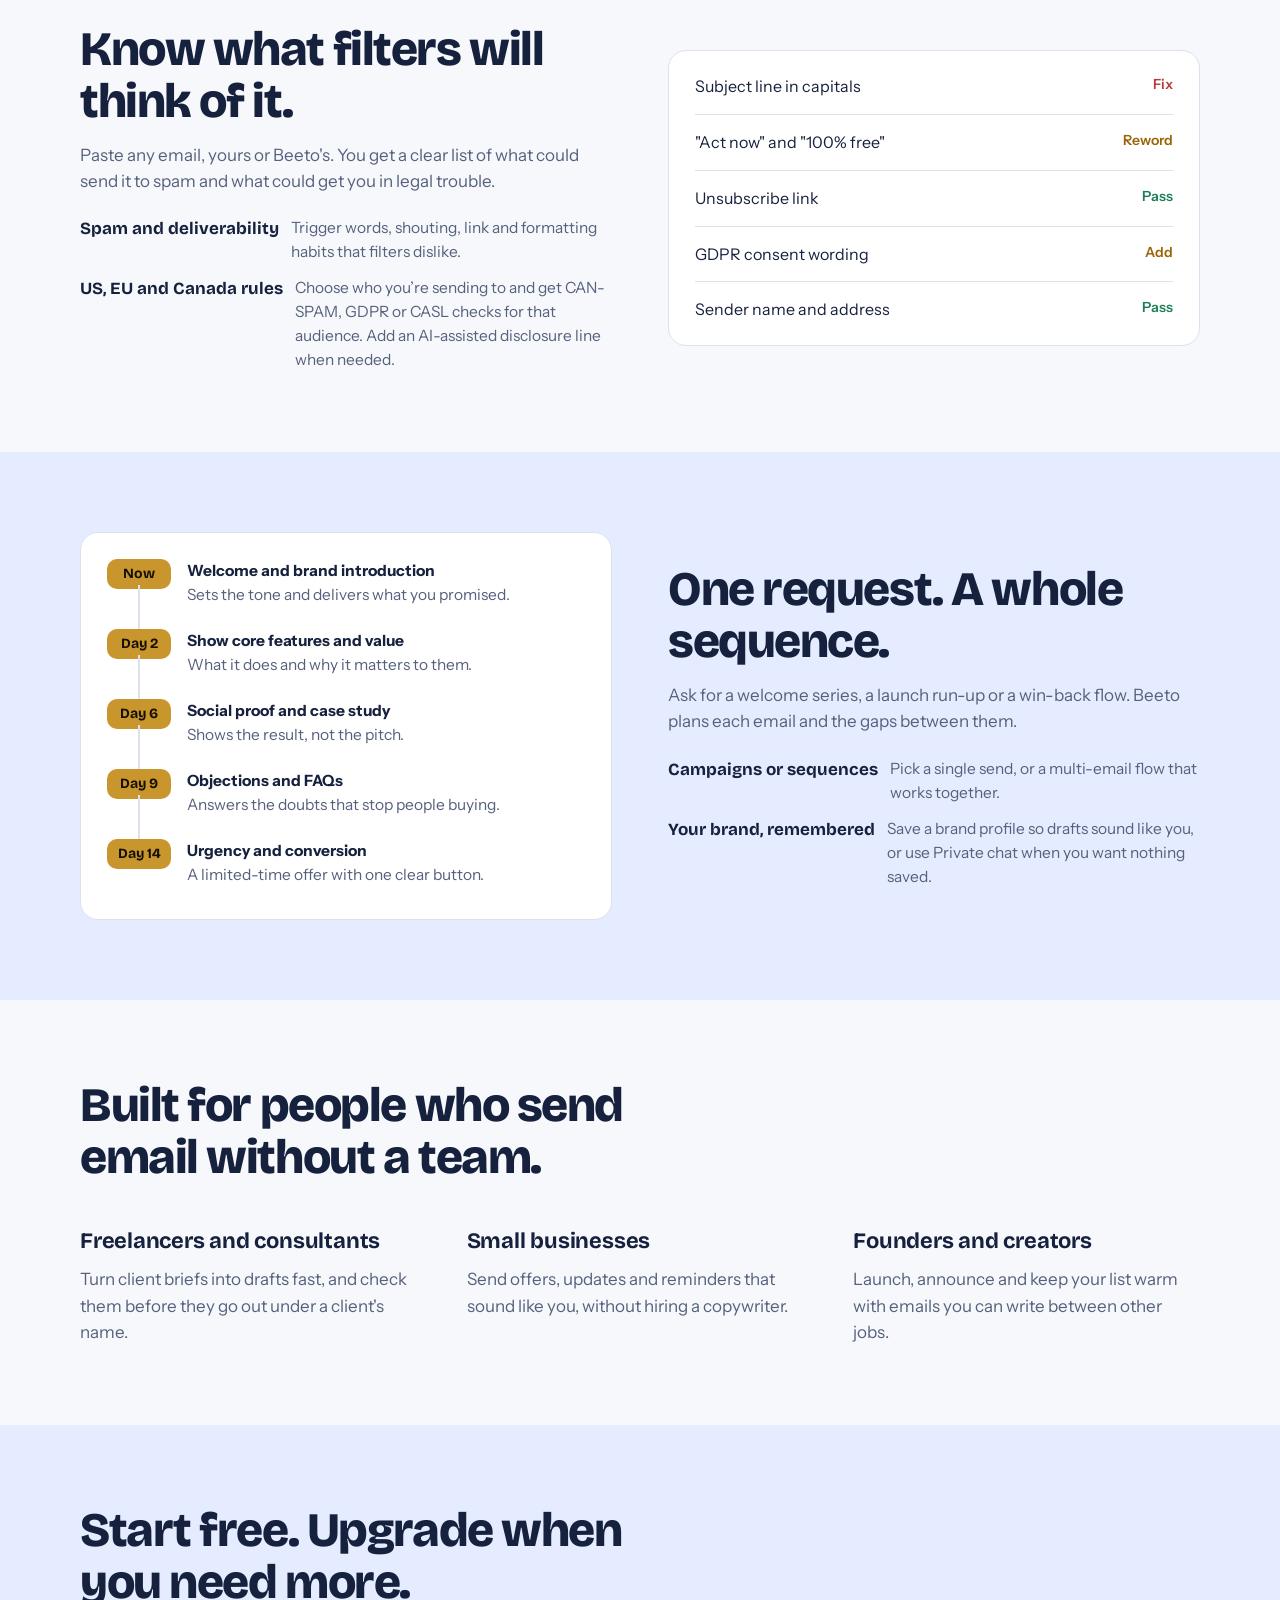
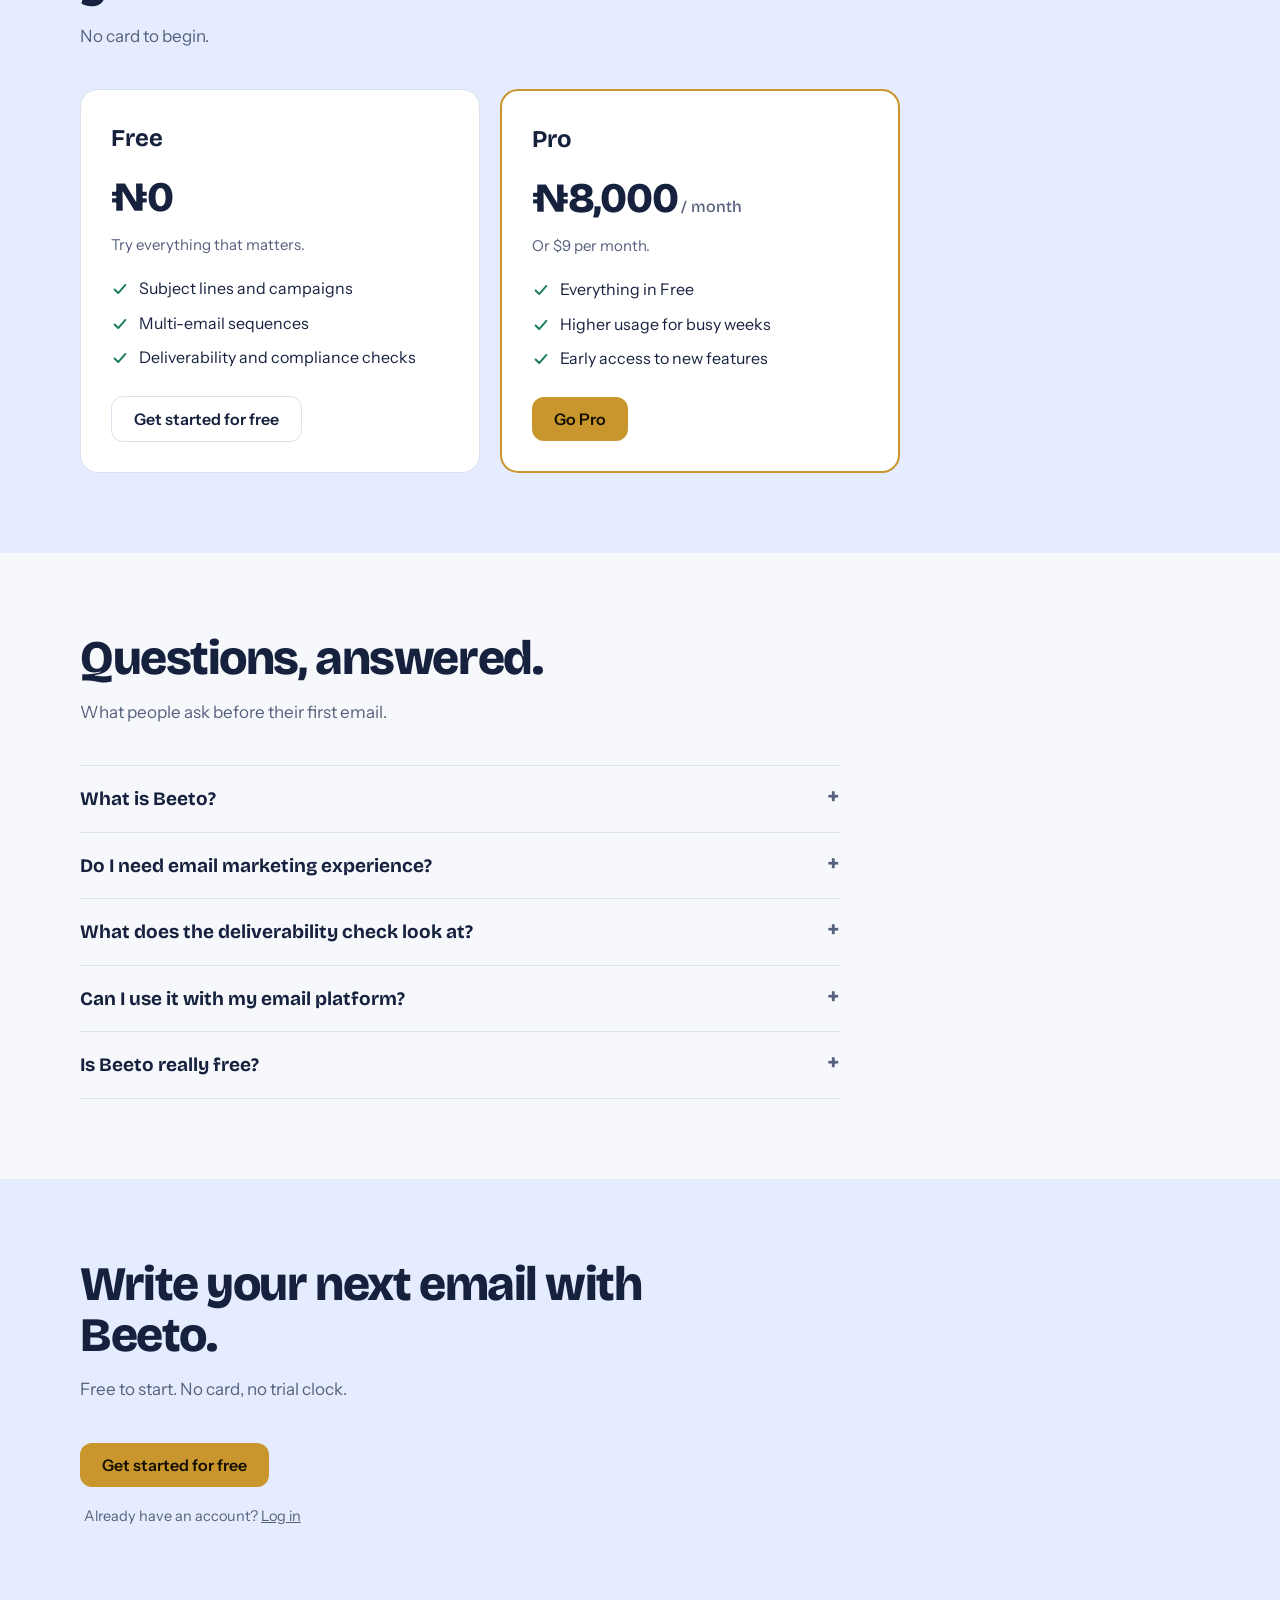
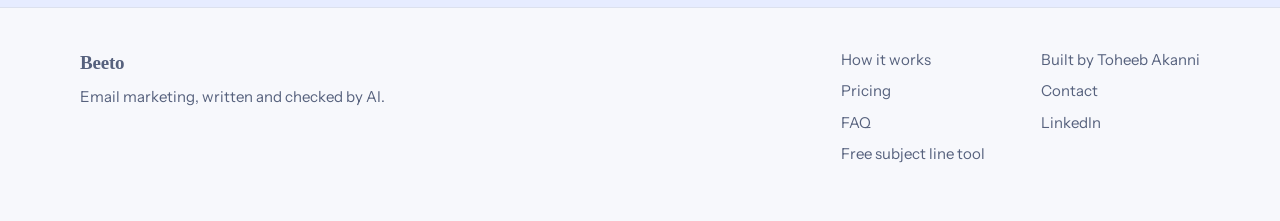
==== commit 575fa4a1: "Update index.html" ====
--- a/index.html
+++ b/index.html
@@ -462,7 +462,7 @@
       <div>Email marketing, written and checked by AI.</div>
     </div>
     <div class="cols">
-      <div><a href="#how">How it works</a><a href="#pricing">Pricing</a><a href="#faq">FAQ</a></div>
+      <div><a href="#how">How it works</a><a href="#pricing">Pricing</a><a href="#faq">FAQ</a><a href="/email-subject-line-generator.html">Free subject line tool</a></div>
       <div><a href="https://toheebakanni.name.ng">Built by Toheeb Akanni</a><a href="mailto:toheeb@toheebakanni.name.ng">Contact</a><a href="https://www.linkedin.com/in/toheebakanni/">LinkedIn</a></div>
     </div>
   </div>
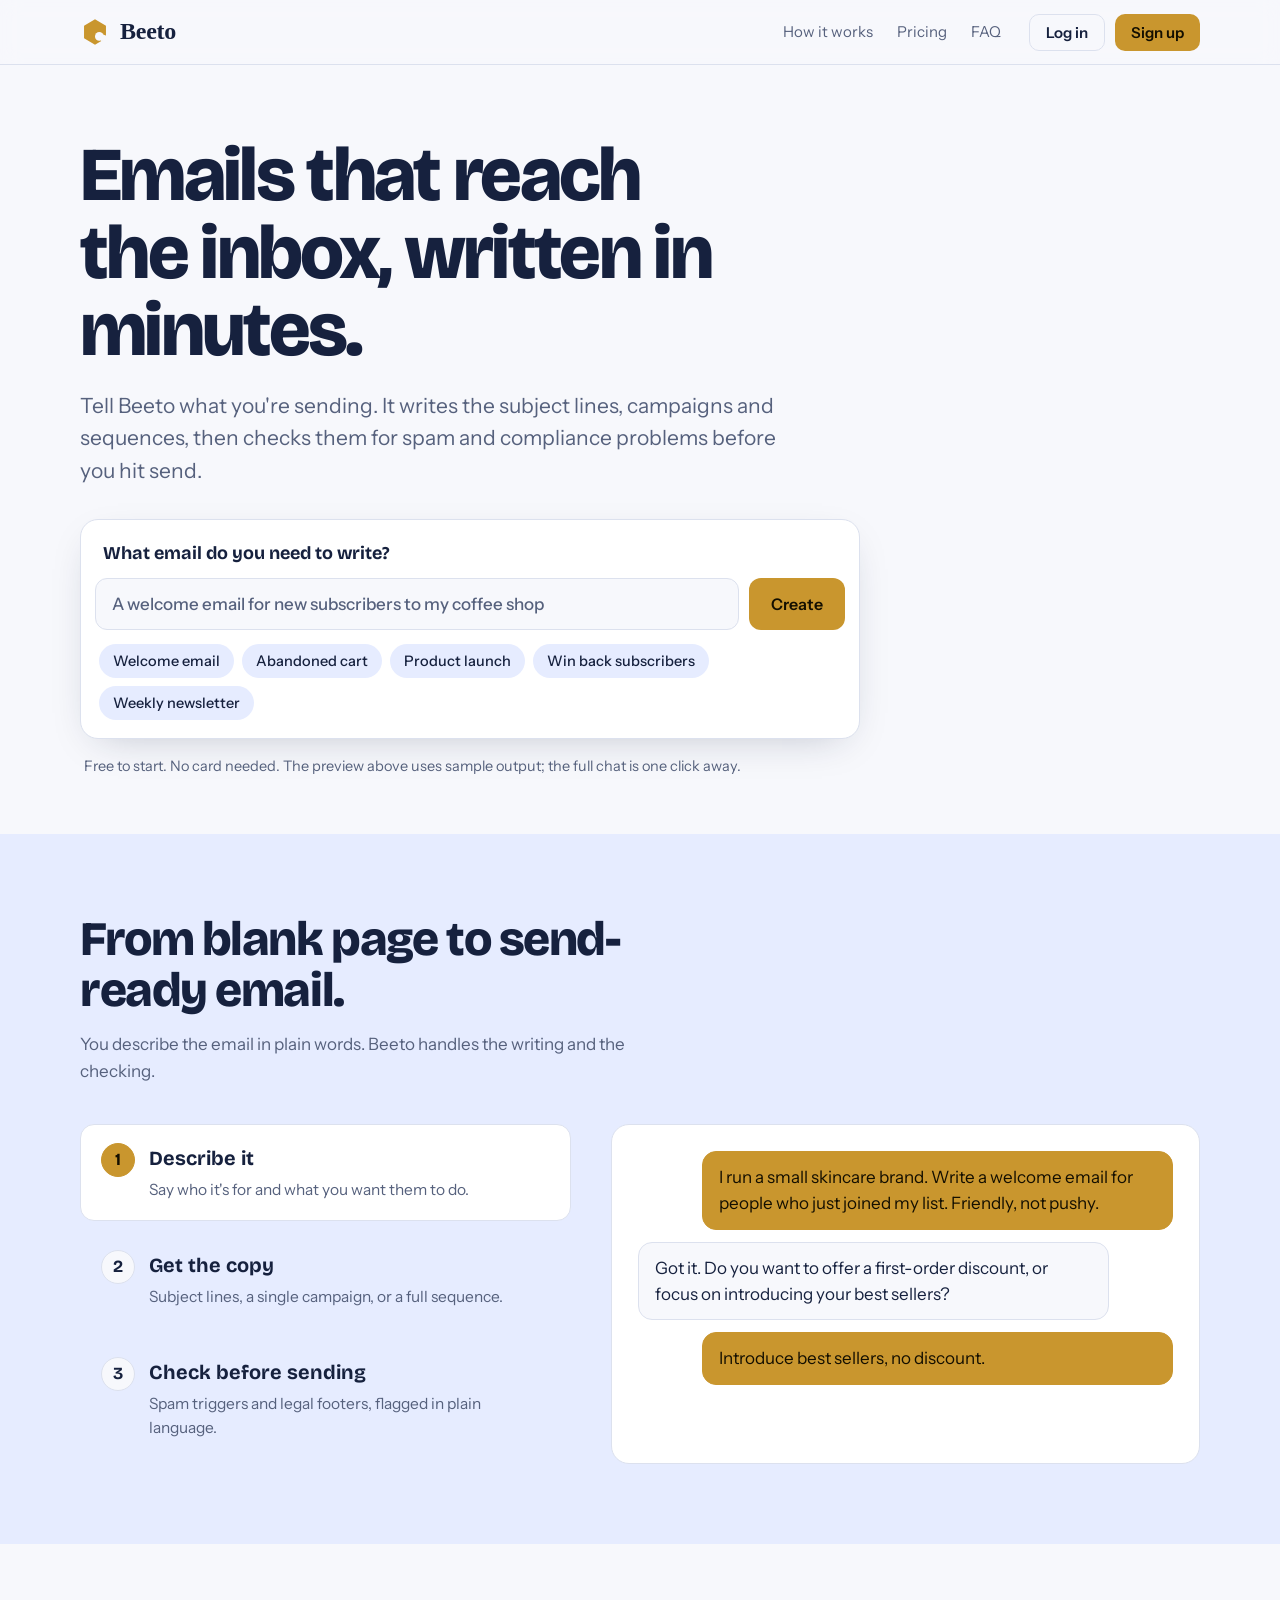
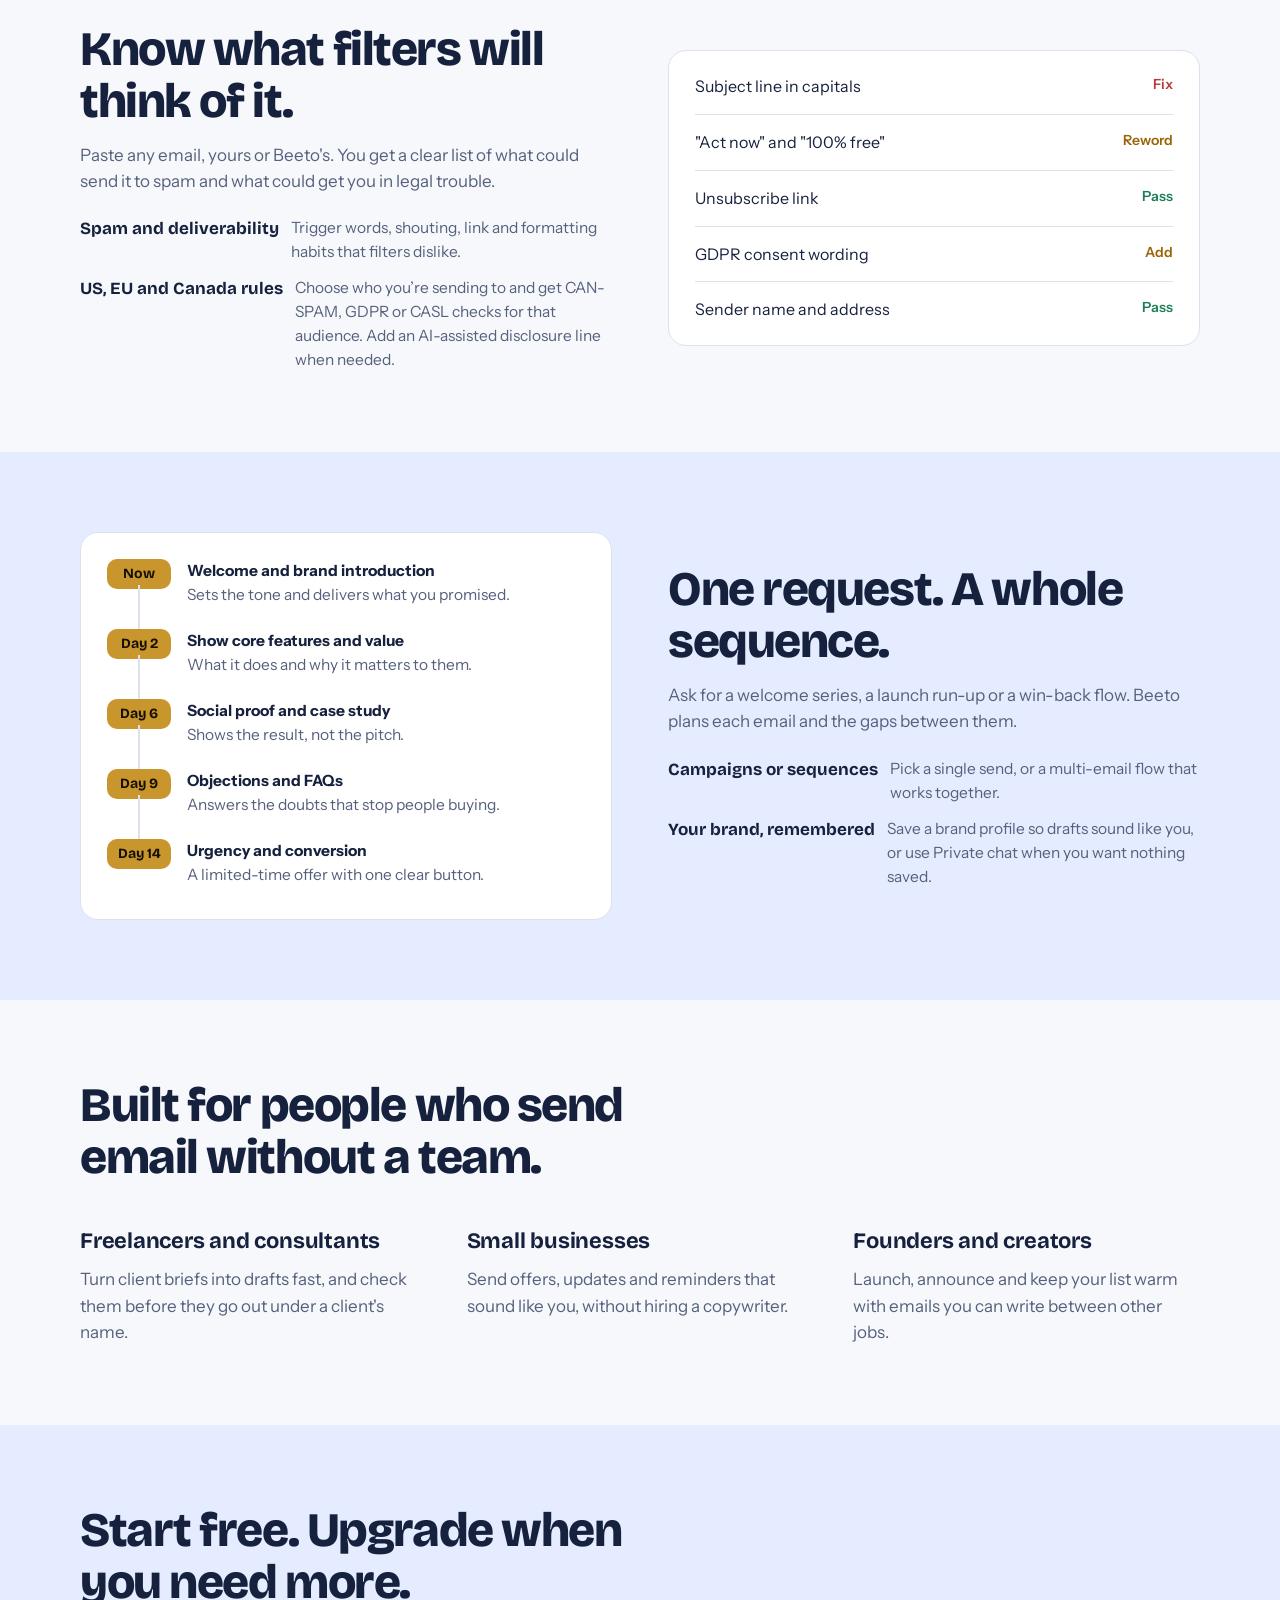
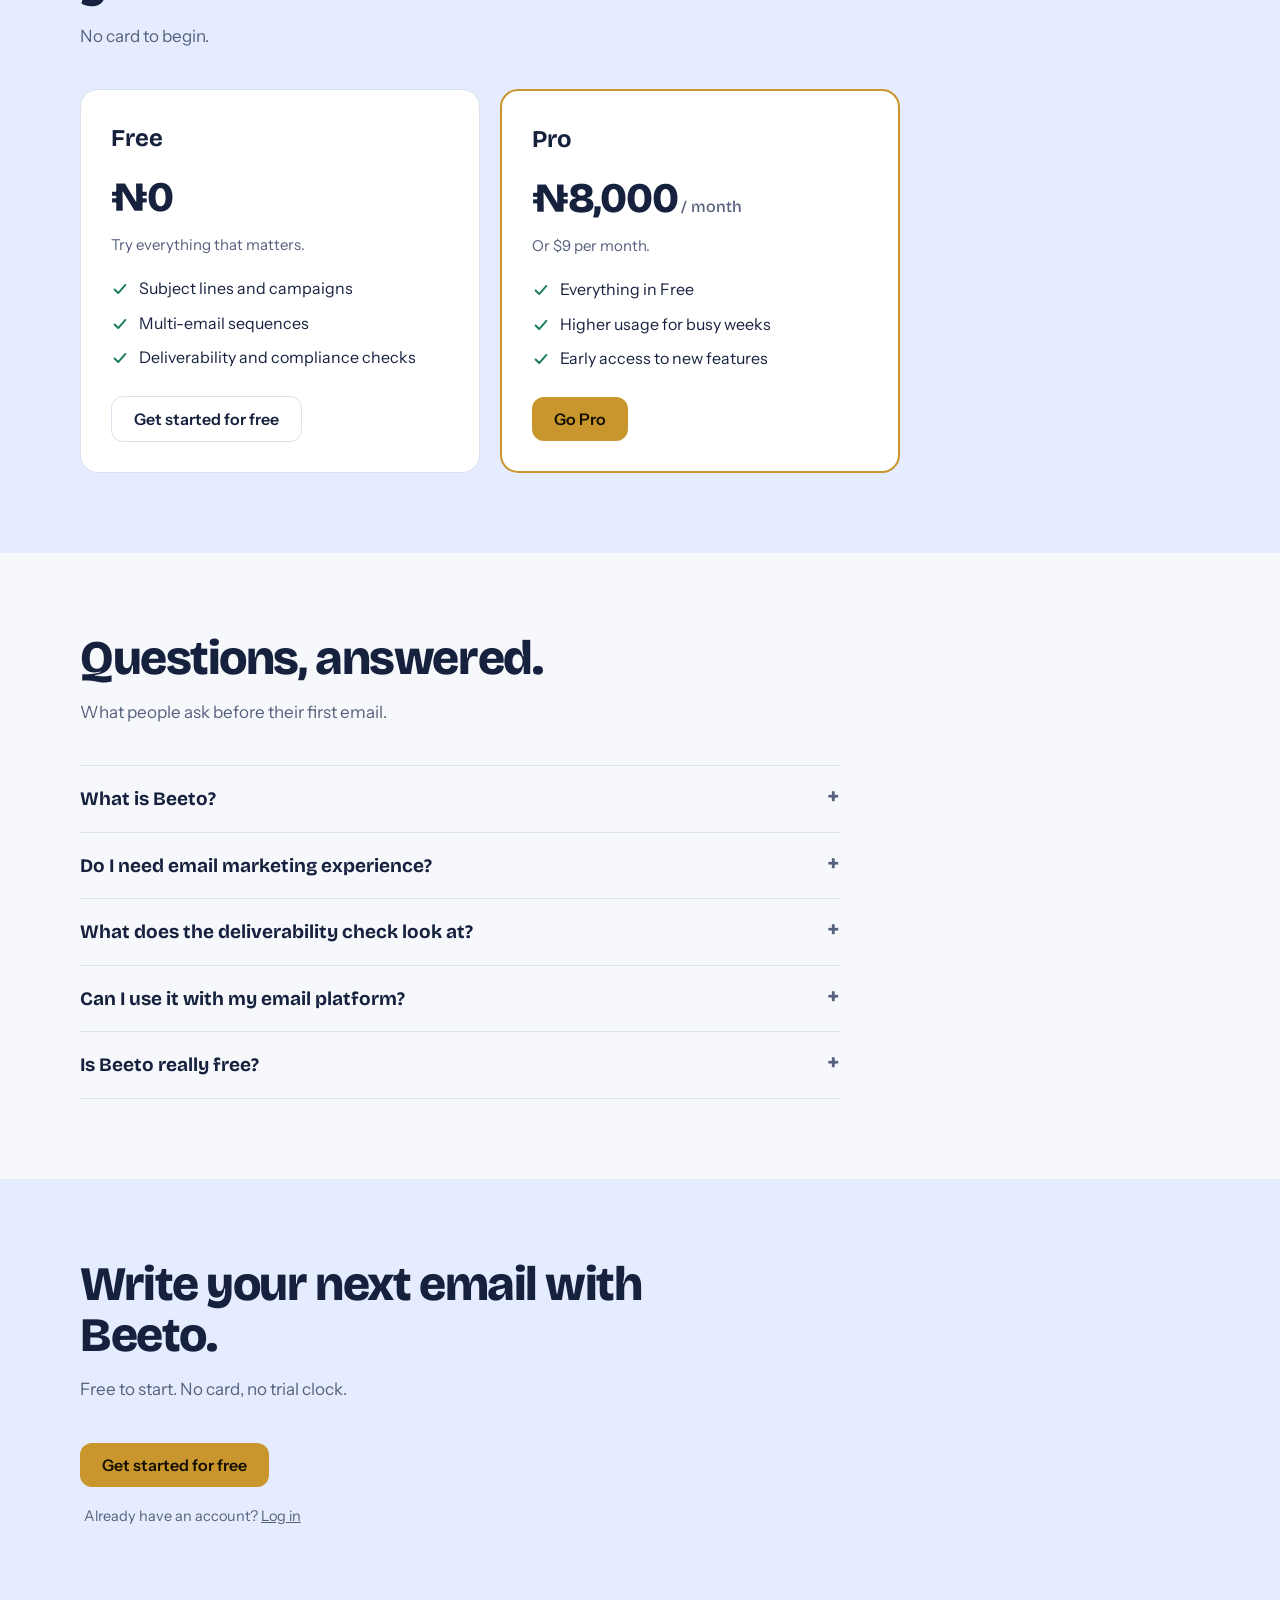
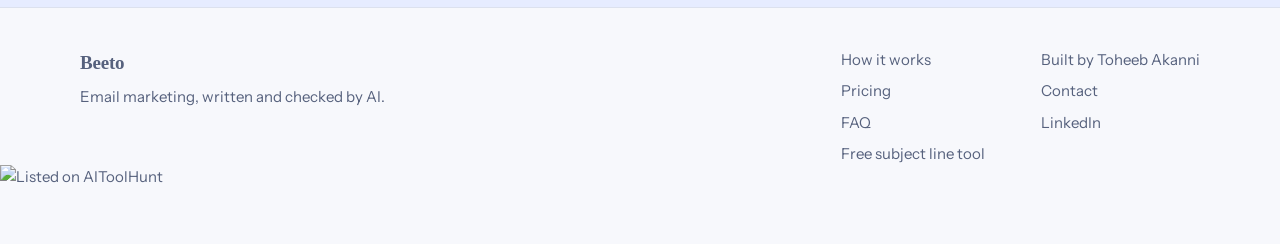
==== commit 89ad2d52: "Update index.html" ====
--- a/index.html
+++ b/index.html
@@ -466,6 +466,9 @@
       <div><a href="https://toheebakanni.name.ng">Built by Toheeb Akanni</a><a href="mailto:toheeb@toheebakanni.name.ng">Contact</a><a href="https://www.linkedin.com/in/toheebakanni/">LinkedIn</a></div>
     </div>
   </div>
+     <a href="https://aitoolhunt.co/item/beeto-ai" target="_blank" rel="noopener noreferrer">
+  <img src="https://aitoolhunt.co/badge-listed-dark.svg" alt="Listed on AIToolHunt" style="height: 58px; width: auto;" />
+</a>
 </footer>
 
 <!-- ===================== LOGIN / SIGN UP MODAL ===================== -->
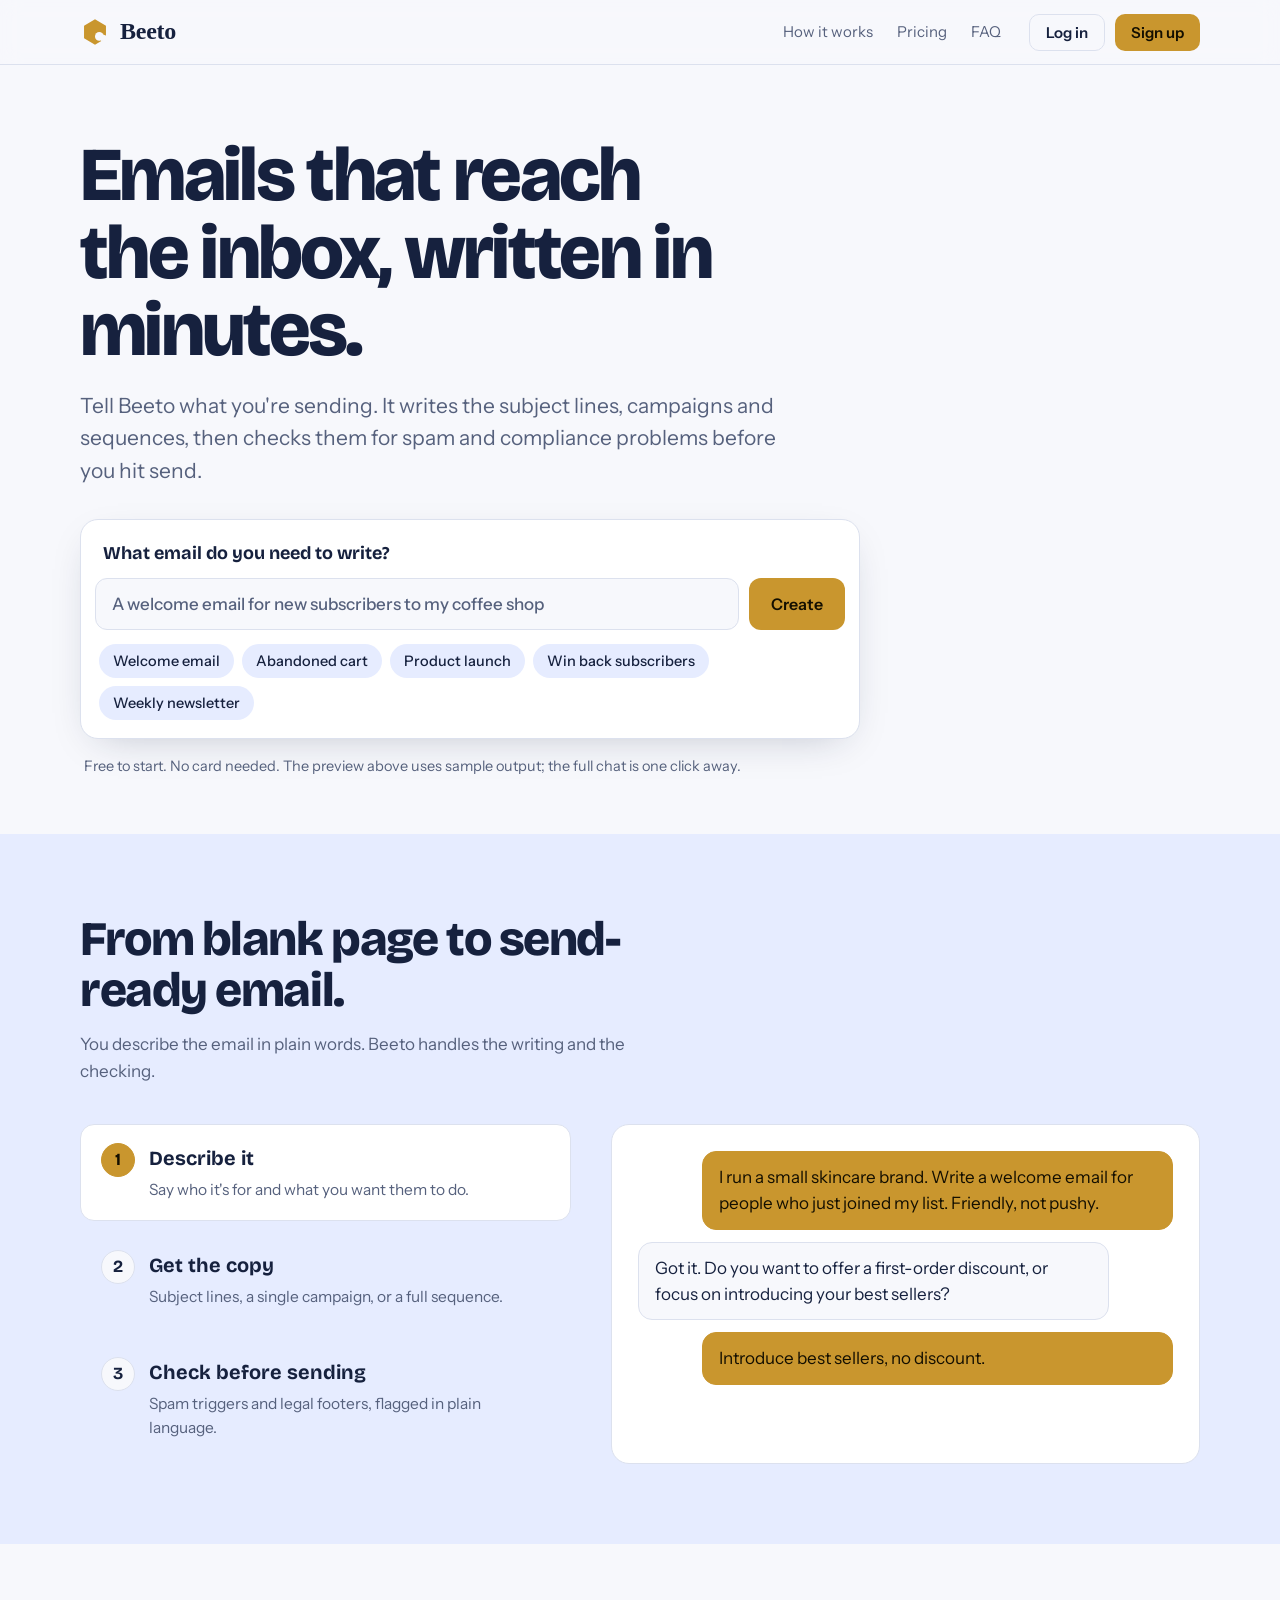
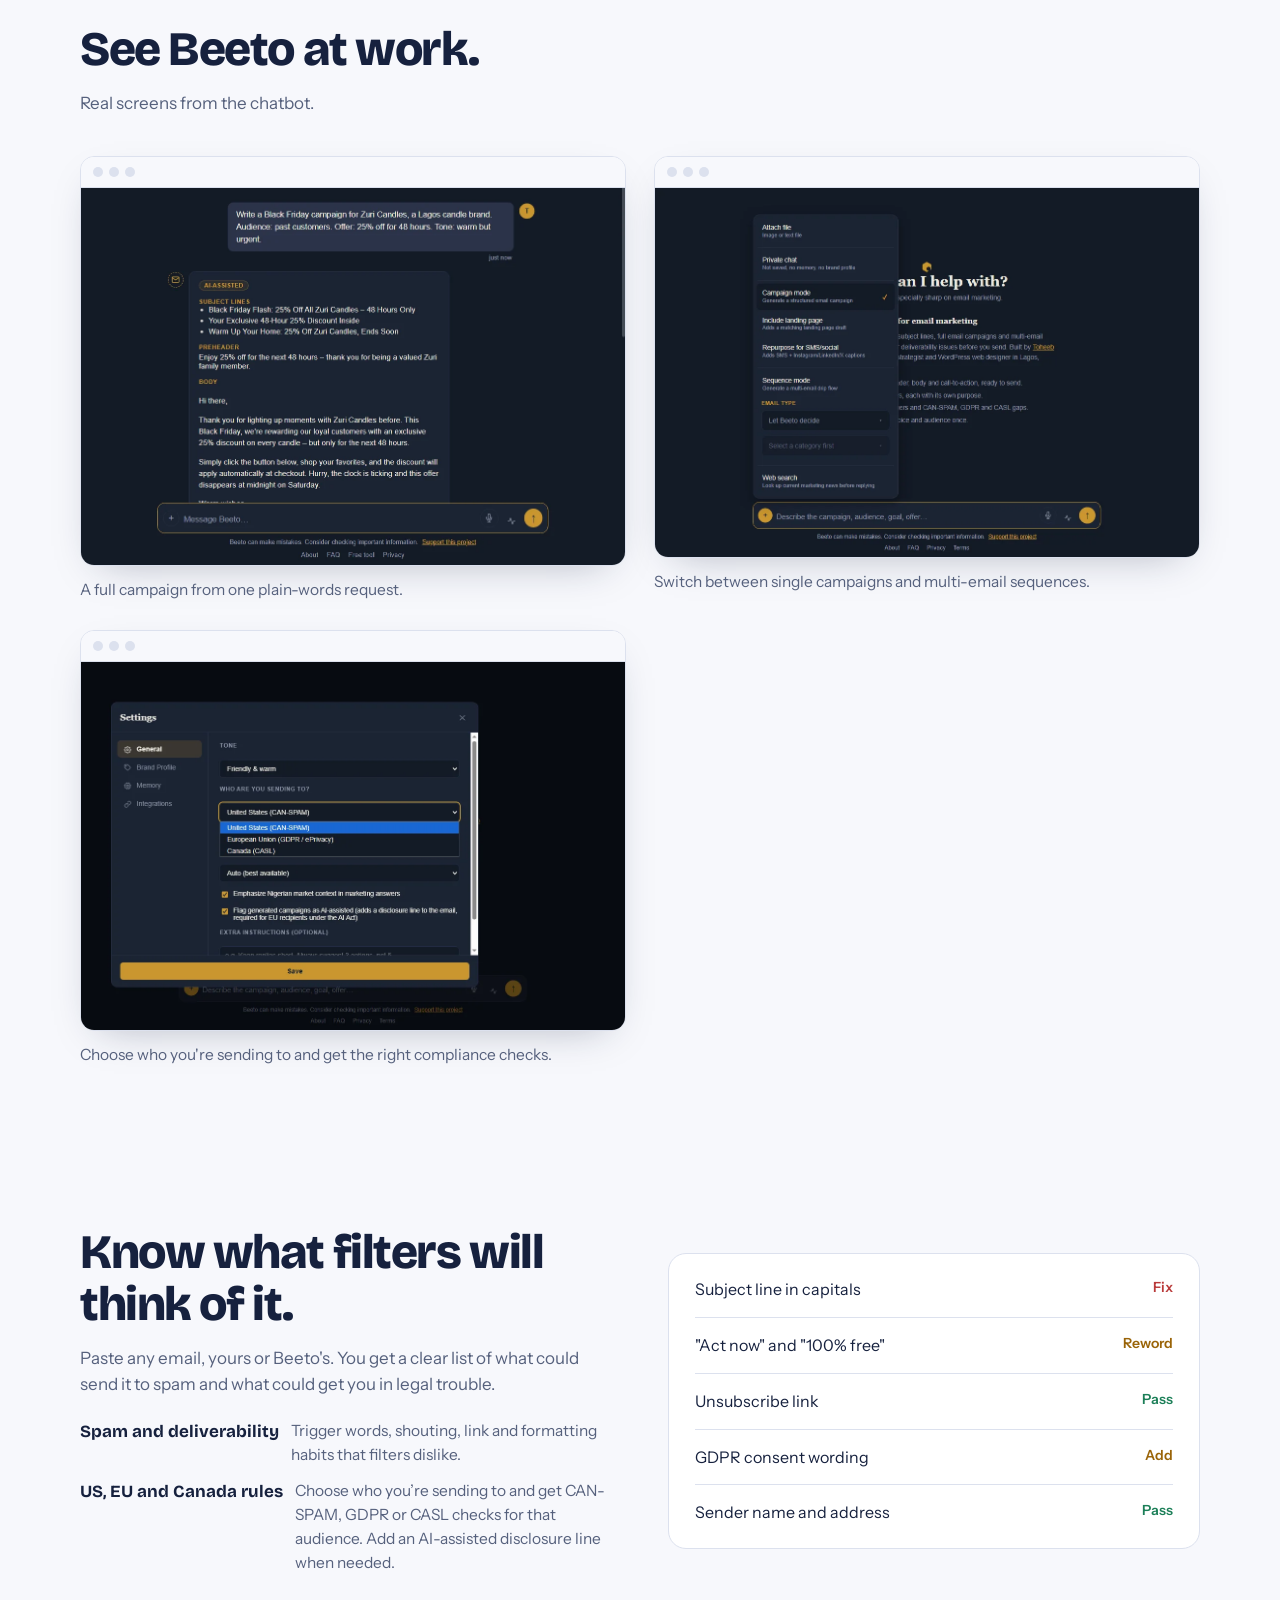
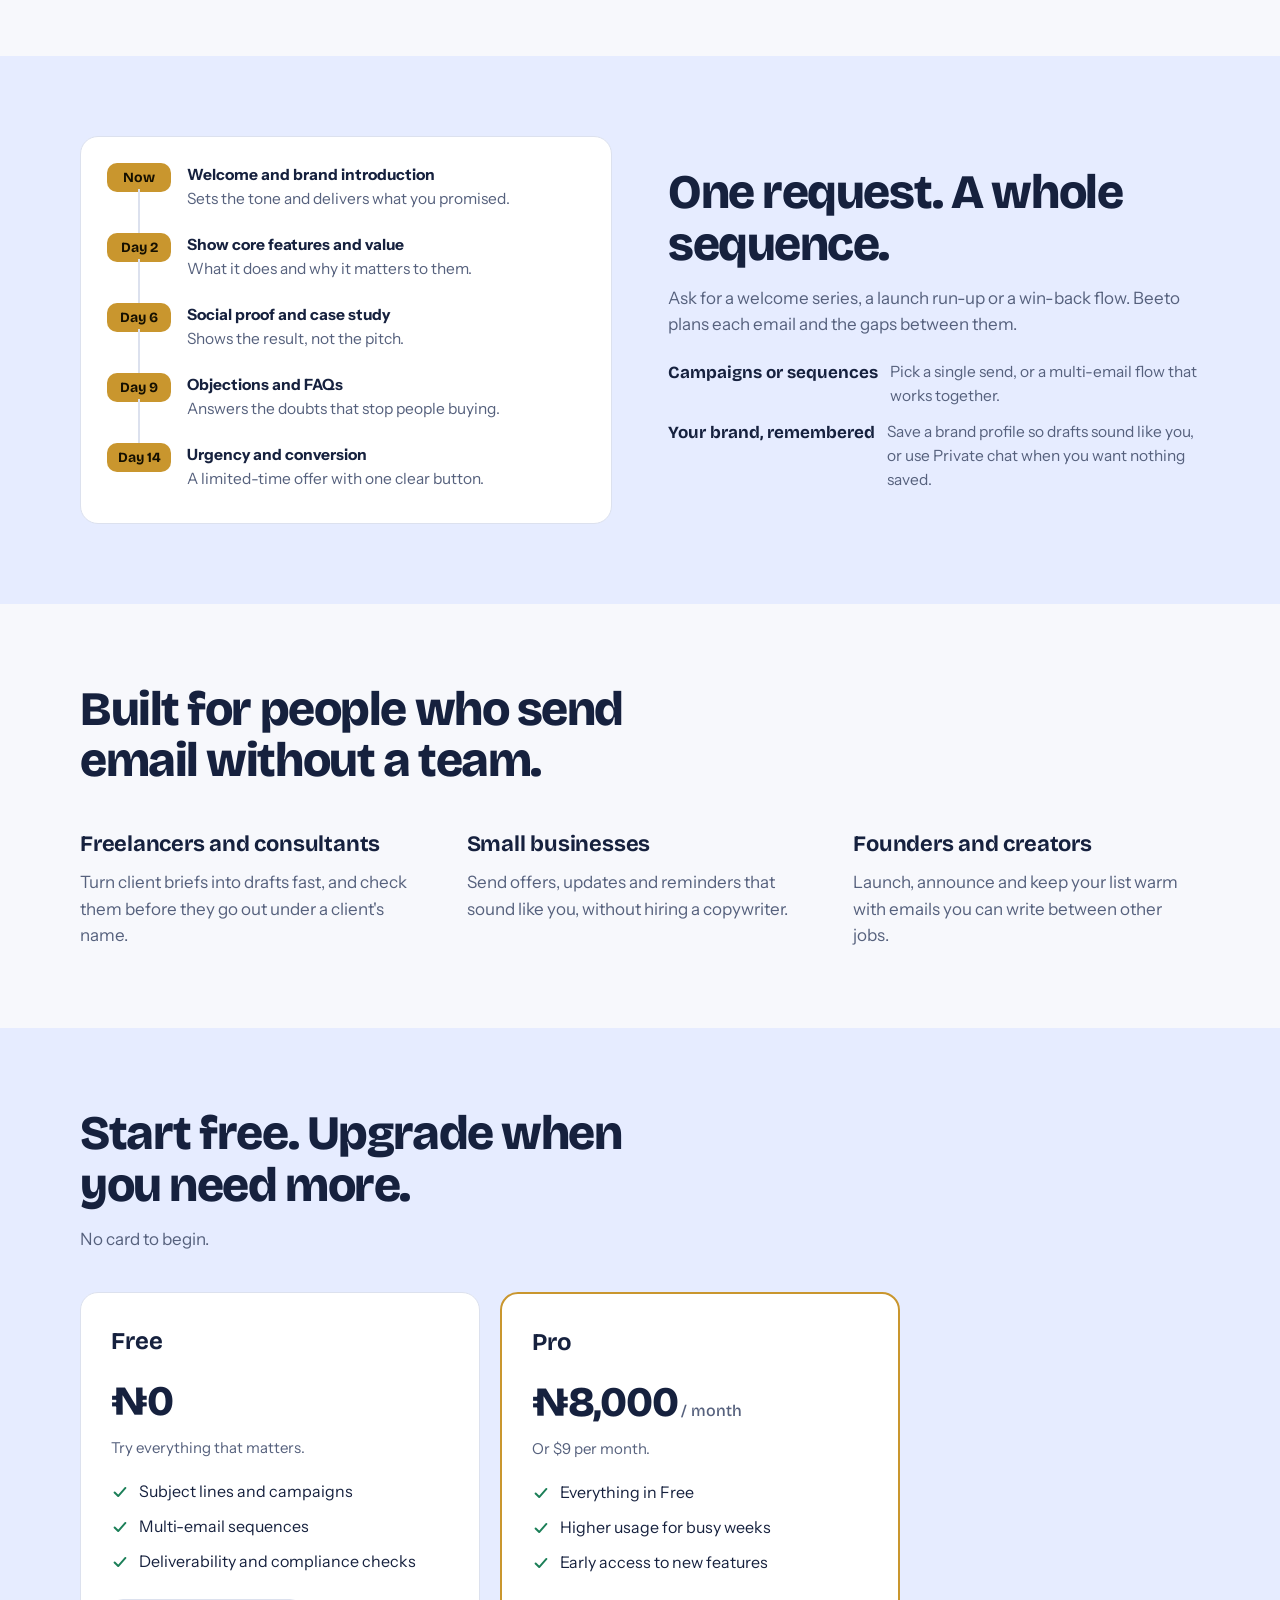
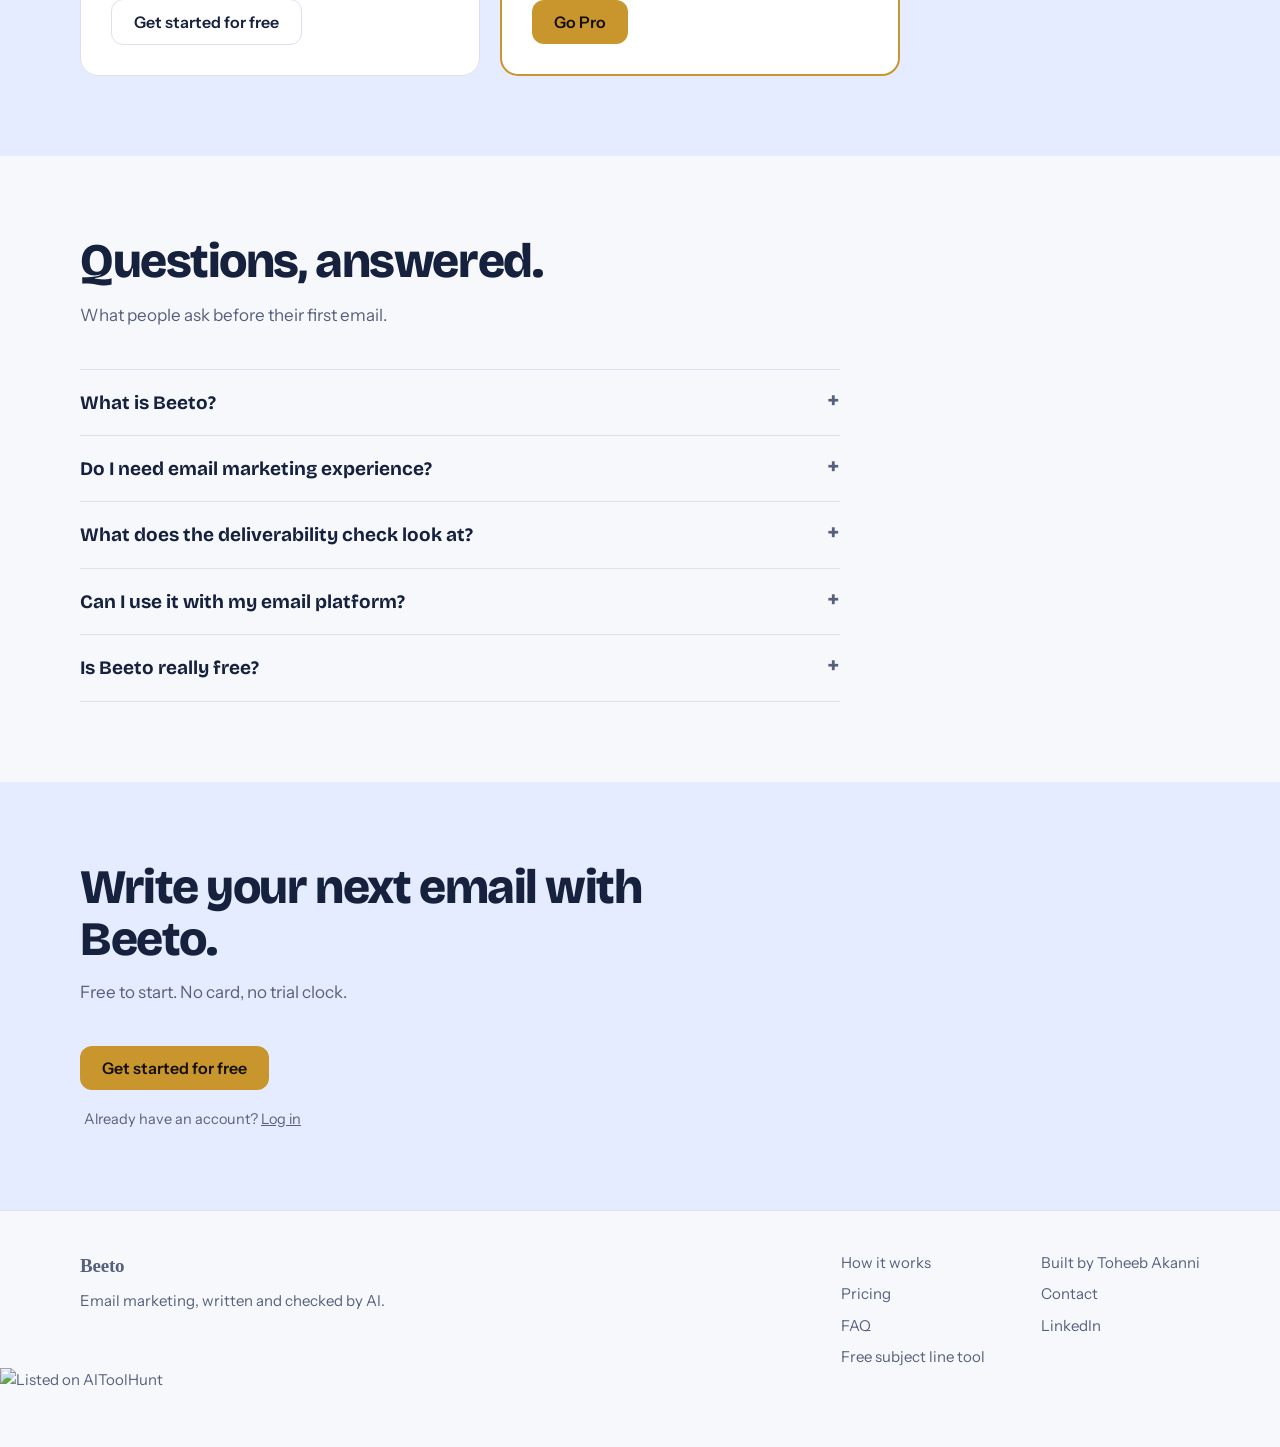
==== commit 3e529260: "Add screenshots array for Beeto campaign Added an array of screenshot objects with source, alt text," ====
--- a/index.html
+++ b/index.html
@@ -576,7 +576,11 @@
 
   /* >>> PASTE YOUR ORIGINAL "var SCREENSHOTS=[ ... ];" LINE OVER THE NEXT LINE <<<
      (the "See Beeto at work" section stays hidden until this has images) */
-  var SCREENSHOTS=[];
+  var SCREENSHOTS=[      
+    {src:"/screenshots/beeto-campaign.webp", alt:"Beeto writing a Black Friday email campaign with subject lines, preheader and body", caption:"A full campaign from one plain-words request."},      
+    {src:"/screenshots/beeto-modes.webp", alt:"Beeto's menu showing campaign mode, sequence mode and email type options", caption:"Switch between single campaigns and multi-email sequences."},      
+    {src:"/screenshots/beeto-compliance.webp", alt:"Beeto settings for tone and the audience's email law: CAN-SPAM, GDPR or CASL", caption:"Choose who you're sending to and get the right compliance checks."}    
+  ];
 
   var TESTIMONIALS=[
     // Add real quotes here (with permission). The section stays hidden while this list is empty.
